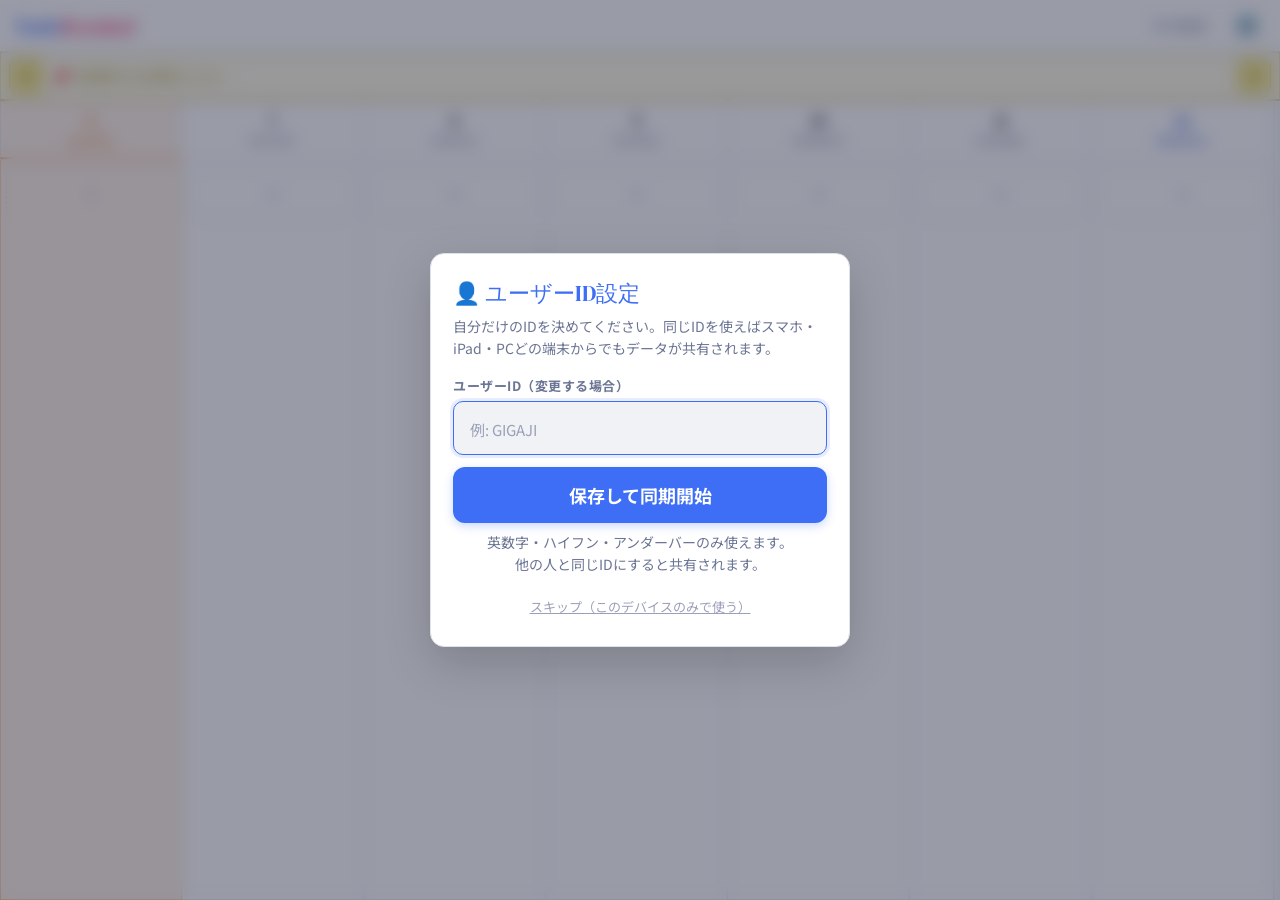
==== index.html @ 76cf4430 "Update form group to hide reminder section Hide the reminder section in the form by default." ====
<!DOCTYPE html>
<html lang="ja">
<head>
  <meta charset="UTF-8">
  <meta name="viewport" content="width=device-width, initial-scale=1.0, viewport-fit=cover">
  <meta name="apple-mobile-web-app-capable" content="yes">
  <meta name="apple-mobile-web-app-status-bar-style" content="default">
  <meta name="apple-mobile-web-app-title" content="TodoRemind">
  <meta name="theme-color" content="#ffffff">
  <title>TodoRemind</title>
  <link rel="icon" href="favicon.ico">
  <link rel="apple-touch-icon" href="apple-touch-icon.png">
  <link rel="manifest" href="manifest.json">
  <link rel="preconnect" href="https://fonts.googleapis.com">
  <link rel="preconnect" href="https://fonts.gstatic.com" crossorigin>
  <link href="https://fonts.googleapis.com/css2?family=DM+Serif+Display&family=Noto+Sans+JP:wght@400;500;700;900&display=swap" rel="stylesheet">
  <link rel="stylesheet" href="style.css">
</head>
<body>

<div id="app">

  <!-- ── HEADER ── -->
  <header>
    <div class="logo" id="logo-btn">Todo<span>Remind</span></div>
    <div id="sync-status" title="タップして設定">
      <div id="sync-dot"></div>
      <span id="sync-label">未設定</span>
    </div>
    <div id="settings-wrap">
      <button id="settings-btn" title="設定">⚙️</button>
      <div id="settings-menu">
        <button class="settings-item" id="settings-notif">🔔 通知設定</button>
        <hr class="settings-divider">
        <button class="settings-item" id="settings-fav">⭐ お気に入り設定</button>
        <hr class="settings-divider">
        <button class="settings-item" id="settings-cache">🔄 キャッシュをクリアして再読み込み</button>
      </div>
    </div>
  </header>

  <!-- ── MAIN TABLE ── -->
  <div id="table-outer">
    <!-- 長期目標行（スクロール外・固定） -->
    <div id="goal-row-wrap"></div>
    <!-- スクロール可能エリア（日付ヘッダー＋タスク列） -->
    <div id="scroll-wrap">
      <div id="scroll-inner">
        <div id="date-row-wrap"></div>
        <div id="columns-wrap"></div>
      </div>
    </div>
  </div>

  <!-- ── OVERDUE SECTION ── -->
  <div id="overdue-section" class="hidden">
    <div id="overdue-header">
      <span id="overdue-title">⚠️ 未達成の過去タスク</span>
      <button id="overdue-toggle">▼ 閉じる</button>
    </div>
    <div id="overdue-list"></div>
  </div>

</div><!-- /#app -->


<!-- ── TASK MODAL ── -->
<div class="modal-overlay" id="modal-overlay">
  <div class="modal">
    <div class="modal-title">
      <span id="modal-title-text">新規作成</span>
      <button class="modal-close" id="modal-close">✕</button>
    </div>

    <div class="form-group">
      <label class="form-label">タイトル</label>
      <div class="title-fav-row">
        <input class="form-input" id="f-title" type="text" placeholder="例: 数学の宿題提出">
        <select class="form-select fav-select" id="f-fav-apply" title="お気に入りから入力">
          <option value="">⭐ お気に入り</option>
        </select>
      </div>
    </div>

    <div class="form-group">
      <label class="event-checkbox-label">
        <input type="checkbox" id="f-is-event">
        <span>予定にする（チェックボックスなし）</span>
      </label>
    </div>

    <div class="form-group" id="f-date-group" style="display:none;">
      <label class="form-label">日付（期限）</label>
      <input class="form-input" id="f-date" type="date">
    </div>

    <div class="form-group" style="display:none;">
      <label class="form-label">リマインド</label>
      <select class="form-select" id="f-remind">
        <option value="0">なし</option>
        <option value="today">当日</option>
        <option value="1">1日前</option>
        <option value="2" selected>2日前</option>
        <option value="3">3日前</option>
        <option value="5">5日前</option>
        <option value="7">7日前</option>
        <option value="10">10日前</option>
        <option value="14">2週間前</option>
        <option value="30">30日前</option>
      </select>
    </div>

    <div class="form-group" id="f-notif-time-group"></div>

    <div class="form-group">
      <label class="form-label">教科</label>
      <select class="form-select" id="f-subject" onchange="handleSubjectChange(this.value)">
        <option value="なし" selected>なし</option>
        <option value="国語">国語</option>
        <option value="数学">数学</option>
        <option value="英語">英語</option>
        <option value="化学">化学</option>
        <option value="物理">物理</option>
        <option value="生物">生物</option>
        <option value="地理">地理</option>
        <option value="日本史">日本史</option>
        <option value="世界史">世界史</option>
        <option value="情報">情報</option>
        <option value="カスタム">カスタム（自由入力）</option>
      </select>
    </div>

    <div class="form-group" id="custom-subject-group" style="display:none;">
      <label class="form-label">カスタム教科名</label>
      <input class="form-input" id="f-custom-subject" type="text" placeholder="例: 物理、体育、音楽…">
    </div>

    <!-- 書式 -->
    <div class="form-group">
      <label class="form-label">書式</label>
      <div class="format-section">
        <div class="format-row">
          <button type="button" class="fmt-btn" id="fmt-bold"
                  onclick="toggleFmt('bold')" title="太字">
            <strong>B</strong>
          </button>
          <button type="button" class="fmt-btn" id="fmt-underline"
                  onclick="toggleFmt('underline')" title="下線">
            <span style="text-decoration:underline;">U</span>
          </button>
          <button type="button" class="fmt-btn" id="fmt-double-underline"
                  onclick="toggleFmt('double-underline')" title="二重下線">
            <span style="text-decoration:underline double;">U</span>
          </button>
        </div>
        <div class="format-label-small">文字色</div>
        <div class="color-picker-row" id="color-fg-row"></div>
        <div class="color-custom-row">
          <label class="format-label-small" for="color-fg-custom">カスタム文字色</label>
          <input type="color" id="color-fg-custom" class="color-custom-input" value="#1a1e2e">
        </div>
        <div class="format-label-small">背景色</div>
        <div class="color-picker-row" id="color-bg-row"></div>
        <div class="color-custom-row">
          <label class="format-label-small" for="color-bg-custom">カスタム背景色</label>
          <input type="color" id="color-bg-custom" class="color-custom-input" value="#ffffff">
        </div>
      </div>
    </div>

    <div class="form-group">
      <label class="form-label">プレビュー</label>
      <div id="format-preview" class="format-preview">テキスト</div>
    </div>

    <div class="modal-actions" id="modal-actions"></div>
  </div>
</div>


<!-- ── SETUP MODAL ── -->
<div id="setup-overlay">
  <div id="setup-box">
    <h2>👤 ユーザーID設定</h2>
    <p>自分だけのIDを決めてください。同じIDを使えばスマホ・iPad・PCどの端末からでもデータが共有されます。</p>

    <div id="setup-current-user-wrap">
      <span class="label">ログイン中：</span>
      <span id="setup-current-uid"></span>
    </div>

    <div class="setup-field">
      <label>ユーザーID（変更する場合）</label>
      <input type="text" id="setup-uid" placeholder="例: GIGAJI"
        autocomplete="off" autocapitalize="off" spellcheck="false" tabindex="1">
    </div>

    <button id="setup-save" tabindex="2">保存して同期開始</button>
    <p id="setup-hint">英数字・ハイフン・アンダーバーのみ使えます。<br>他の人と同じIDにすると共有されます。</p>

    <button id="setup-logout" tabindex="3">ログアウト（このデバイスのデータを削除）</button>
    <button id="setup-skip" tabindex="4">スキップ（このデバイスのみで使う）</button>
  </div>
</div>


<!-- ── 通知モーダル ── -->
<div id="notif-overlay">
  <div id="notif-box">
    <div class="notif-modal-title">
      <span>🔔 通知設定</span>
      <button id="notif-close-btn" class="modal-close">✕</button>
    </div>

    <!-- この端末の通知状態 -->
    <div class="notif-status-card" id="notif-status-card">
      <div class="notif-status-info">
        <div class="notif-status-label">この端末の通知</div>
        <div class="notif-status-text" id="notif-status-text">確認中…</div>
      </div>
      <button class="btn-notif" id="notif-toggle-btn" onclick="handleNotifBtn()">確認中</button>
    </div>

    <!-- デバッグメッセージ -->
    <div id="notif-debug-msg"></div>

    <!-- テスト通知 -->
    <div class="notif-section-divider"></div>
    <button class="btn-test-notif" id="notif-test-btn" onclick="sendTestNotif()">
      📨 テスト通知を送る
    </button>
    <div class="notif-test-hint">すべての登録端末に送信されます</div>
  </div>
</div>


<!-- ── お気に入りモーダル ── -->
<div class="modal-overlay" id="fav-modal-overlay">
  <div class="modal">
    <div class="modal-title">
      <span id="fav-modal-title-text">⭐ お気に入り設定</span>
      <button class="modal-close" id="fav-modal-close">✕</button>
    </div>

    <!-- 登録済みリスト -->
    <div id="fav-list-section">
      <div id="fav-list"></div>
      <button class="btn-primary" id="fav-new-btn" style="margin-top:10px;">＋ 新しいお気に入りを追加</button>
    </div>

    <!-- 編集フォーム -->
    <div id="fav-edit-section" style="display:none;">
      <div class="form-group">
        <label class="form-label">タイトル</label>
        <input class="form-input" id="fav-f-title" type="text" placeholder="例: 数学の宿題">
      </div>
      <div class="form-group" style="display:none;">
        <label class="form-label">リマインド</label>
        <select class="form-select" id="fav-f-remind">
          <option value="0">なし</option>
          <option value="today">当日</option>
          <option value="1">1日前</option>
          <option value="2" selected>2日前</option>
          <option value="3">3日前</option>
          <option value="5">5日前</option>
          <option value="7">7日前</option>
          <option value="10">10日前</option>
          <option value="14">2週間前</option>
          <option value="30">30日前</option>
        </select>
      </div>
      <div class="form-group">
        <label class="event-checkbox-label">
          <input type="checkbox" id="fav-f-is-event">
          <span>予定にする（チェックボックスなし）</span>
        </label>
      </div>

      <div class="form-group" id="fav-f-notif-time-group"></div>
      <div class="form-group">
        <label class="form-label">教科</label>
        <select class="form-select" id="fav-f-subject" onchange="handleFavSubjectChange(this.value)">
          <option value="なし" selected>なし</option>
          <option value="国語">国語</option>
          <option value="数学">数学</option>
          <option value="英語">英語</option>
          <option value="化学">化学</option>
          <option value="物理">物理</option>
          <option value="生物">生物</option>
          <option value="地理">地理</option>
          <option value="日本史">日本史</option>
          <option value="世界史">世界史</option>
          <option value="情報">情報</option>
          <option value="カスタム">カスタム（自由入力）</option>
        </select>
      </div>
      <div class="form-group" id="fav-custom-subject-group" style="display:none;">
        <label class="form-label">カスタム教科名</label>
        <input class="form-input" id="fav-f-custom-subject" type="text" placeholder="例: 体育、音楽…">
      </div>
      <div class="form-group">
        <label class="form-label">書式</label>
        <div class="format-section">
          <div class="format-row">
            <button type="button" class="fmt-btn" id="fav-fmt-bold" onclick="toggleFavFmt('bold')" title="太字"><strong>B</strong></button>
            <button type="button" class="fmt-btn" id="fav-fmt-underline" onclick="toggleFavFmt('underline')" title="下線"><span style="text-decoration:underline;">U</span></button>
            <button type="button" class="fmt-btn" id="fav-fmt-double-underline" onclick="toggleFavFmt('double-underline')" title="二重下線"><span style="text-decoration:underline double;">U</span></button>
          </div>
          <div class="format-label-small">文字色</div>
          <div class="color-picker-row" id="fav-color-fg-row"></div>
          <div class="color-custom-row">
            <label class="format-label-small" for="fav-color-fg-custom">カスタム文字色</label>
            <input type="color" id="fav-color-fg-custom" class="color-custom-input" value="#1a1e2e">
          </div>
          <div class="format-label-small">背景色</div>
          <div class="color-picker-row" id="fav-color-bg-row"></div>
          <div class="color-custom-row">
            <label class="format-label-small" for="fav-color-bg-custom">カスタム背景色</label>
            <input type="color" id="fav-color-bg-custom" class="color-custom-input" value="#ffffff">
          </div>
        </div>
      </div>
      <div class="form-group">
        <label class="form-label">プレビュー</label>
        <div id="fav-format-preview" class="format-preview">テキスト</div>
      </div>
      <div class="modal-actions" id="fav-modal-actions"></div>
    </div>
  </div>
</div>

<!-- ── TOAST ── -->
<div id="toast"></div>

<script src="script.js"></script>
</body>
</html>
---- style.css ----
/* ── VARIABLES ── */
:root {
  --bg:           #f4f5f7;
  --surface:      #ffffff;
  --surface2:     #f0f2f5;
  --border:       #dde1ea;
  --border2:      #c8cdd8;
  --accent:       #3d6ef5;
  --accent-dark:  #2a55d4;
  --accent-light: #e8eeff;
  --accent2:      #f0487e;
  --text:         #1a1e2e;
  --text2:        #6b7594;
  --text3:        #9aa0b8;
  --today-bg:     #fff3e8;
  --today-border: #f0a060;
  --done-bg:      #f0faf3;
  --done-border:  #c8e6cc;
  --done-text:    #5a9e6a;
  --modal-bg:     rgba(30, 35, 60, 0.45);
  --radius:       14px;
  --shadow-sm:    0 2px 8px rgba(0,0,0,0.08);
  --shadow:       0 8px 32px rgba(0,0,0,0.14);
  --shadow-lg:    0 16px 48px rgba(0,0,0,0.18);
}

/* ── RESET ── */
*, *::before, *::after { box-sizing: border-box; margin: 0; padding: 0; }

html, body {
  background: var(--bg); color: var(--text);
  font-family: 'Noto Sans JP', sans-serif;
  height: 100dvh; overflow: hidden; -webkit-text-size-adjust: 100%;
}
body {
  padding-top: env(safe-area-inset-top); padding-right: env(safe-area-inset-right);
  padding-bottom: env(safe-area-inset-bottom); padding-left: env(safe-area-inset-left);
}

/* ── APP SHELL ── */
#app { display: flex; flex-direction: column; height: 100dvh; overflow: hidden; }

/* ── HEADER ── */
header {
  background: var(--surface); border-bottom: 1.5px solid var(--border);
  padding: 10px 14px; display: flex; align-items: center; gap: 10px;
  flex-shrink: 0; z-index: 20; box-shadow: var(--shadow-sm);
}
.logo {
  font-family: 'DM Serif Display', serif; font-size: 22px; color: var(--accent);
  letter-spacing: -0.5px; cursor: pointer; flex: 1; line-height: 1;
}
.logo span { color: var(--accent2); }

#sync-status {
  font-size: 13px; color: var(--text2); white-space: nowrap;
  display: flex; align-items: center; gap: 5px; flex-shrink: 0;
  cursor: pointer; padding: 6px 9px; border-radius: 9px; transition: background 0.15s;
}
#sync-status:hover { background: var(--surface2); }
#sync-dot {
  width: 9px; height: 9px; border-radius: 50%;
  background: var(--text3); transition: background 0.3s; flex-shrink: 0;
}
#sync-dot.ok      { background: #3db86a; }
#sync-dot.err     { background: var(--accent2); }
#sync-dot.syncing { background: var(--accent); animation: pulse 0.8s infinite; }
@keyframes pulse { 0%,100%{opacity:1} 50%{opacity:0.3} }

/* 🔔ボタン */

/* ── TABLE OUTER ── */
#table-outer {
  flex: 1; display: flex; flex-direction: column; overflow: hidden; min-height: 0;
}

/* ── GOAL ROW（スクロール外・全幅固定） ── */
#goal-row-wrap {
  flex-shrink: 0;
  background: #fffbe8; border: 1px solid #e8dfa0;
  border-bottom: 2px solid #d4c060; padding: 6px 8px;
}
.goal-nav { display: flex; align-items: center; gap: 6px; }
.goal-nav-btn {
  background: #f5e88a; border: 1px solid #c8b830; border-radius: 7px; color: #7a6600;
  font-size: 18px; width: 34px; height: 34px; cursor: pointer;
  display: flex; align-items: center; justify-content: center;
  flex-shrink: 0; transition: background 0.15s; font-weight: 700; line-height: 1;
}
.goal-nav-btn:hover  { background: #e8d660; }
.goal-nav-btn:active { background: #c8b830; }
#goal-input {
  flex: 1; background: transparent; border: none; outline: none;
  font-size: 16px; font-family: 'Noto Sans JP', sans-serif;
  color: var(--text); padding: 4px 2px; min-width: 0;
}
#goal-input::placeholder { color: #b8a840; }

/* ── スクロールエリア ── */
#scroll-wrap {
  flex: 1;
  overflow-x: auto;
  overflow-y: hidden;
  -webkit-overflow-scrolling: touch;
  min-height: 0;
  scrollbar-width: none;
  touch-action: pan-x pan-y;
}
#scroll-wrap::-webkit-scrollbar { display: none; }

#scroll-inner {
  display: flex; flex-direction: column;
  height: 100%;
  min-height: 0;
  /* 幅はJSで動的に設定 */
}

/* date-row-wrapがscroll-innerの幅に合わせて伸びる */
#date-row-wrap {
  display: flex; flex-shrink: 0;
  background: var(--surface);
  border-bottom: 1px solid var(--border);
}
.date-col-header {
  flex: 0 0 var(--col-w);
  border: 1px solid var(--border);
  border-left: none; border-bottom: none;
  padding: 8px 4px 7px; text-align: center;
  font-size: 13px; font-family: 'DM Serif Display', serif;
  font-weight: 400; color: var(--text2); white-space: nowrap;
  background: var(--surface);
}
.date-col-header:first-child { border-left: 1px solid var(--border); }
.date-col-header .day-num {
  font-size: 18px; display: block; color: var(--text); line-height: 1.2;
}
.date-col-header.today-col { color: #e07020; border-bottom: 2.5px solid #f0a060; background: #fff3e8; }
.date-col-header.today-col .day-num { color: #e07020; }
.date-col-header.sun-col  { color: #cc2222; }
.date-col-header.sun-col  .day-num { color: #cc2222; }
.date-col-header.sat-col  { color: #1a44cc; }
.date-col-header.sat-col  .day-num { color: #1a44cc; }
.date-col-header.hol-col  { color: #cc2222; }
.date-col-header.hol-col  .day-num { color: #cc2222; }

/* ── COLUMNS WRAP ── */
#columns-wrap {
  display: flex; flex: 1; min-height: 0;
}
.col-body {
  flex: 0 0 var(--col-w);
  overflow-y: auto; overflow-x: hidden;
  border-right: 1px solid var(--border); border-bottom: 1px solid var(--border);
  padding: 6px 5px 8px; background: var(--surface);
  -webkit-overflow-scrolling: touch;
}
.col-body:first-child { border-left: 1px solid var(--border); }
.col-body.today-col   { background: var(--today-bg); border-color: #f0c090; }

/* ── TASK ITEM ── */
.task-item {
  display: block; margin-bottom: 6px;
  padding: 7px 6px; border-radius: 10px;
  background: var(--surface2); border: 1px solid var(--border);
  cursor: pointer; transition: opacity 0.15s, box-shadow 0.15s;
  animation: slideIn 0.18s ease; min-width: 0;
}
/* フロート（チェックボックス）を包むためのクリアフィックス */
.task-item::after {
  content: ''; display: table; clear: both;
}
@keyframes slideIn { from{opacity:0;transform:translateY(-5px)} to{opacity:1;transform:translateY(0)} }
.task-item:hover  { box-shadow: var(--shadow-sm); }
.task-item:active { opacity: 0.8; }
.task-item.done   { opacity: 0.55; }

.task-cb {
  float: left; margin-right: 6px; margin-top: 1px;
  width: 22px; height: 22px; border-radius: 6px;
  border: 2px solid var(--border2); background: rgba(255,255,255,0.7);
  display: flex; align-items: center; justify-content: center;
  transition: background 0.15s, border-color 0.15s; cursor: pointer; flex-shrink: 0;
}
.task-item.done .task-cb { background: #3db86a; border-color: #3db86a; }
.task-cb::after {
  content: ''; width: 5px; height: 9px;
  border-right: 2.5px solid #fff; border-bottom: 2.5px solid #fff;
  transform: rotate(45deg) translate(-1px,-1px); opacity: 0; transition: opacity 0.15s;
}
.task-item.done .task-cb::after { opacity: 1; }

/* タスクラベル：タイトル横並び、サブ情報を下に */
.task-label {
  display: block; color: var(--text);
}
.task-title-line {
  font-size: 13px; font-weight: 600; line-height: 1.4;
  word-break: break-all; overflow-wrap: anywhere;
  white-space: normal;
}
.task-item.done .task-title-line { text-decoration: line-through; color: var(--text2); }
.task-sub-line {
  display: flex; align-items: center; gap: 5px; flex-wrap: wrap; margin-top: 2px;
}
.subject-tag {
  font-size: 10px; border-radius: 4px; padding: 1px 5px; font-weight: 700;
  display: inline-block; line-height: 1.4;
}
.remind-info {
  font-size: 10px; color: var(--text2); display: flex; align-items: center; gap: 2px;
}

/* ── NEW BUTTON ── */
.new-btn {
  width: 100%; background: transparent; border: 1.5px dashed var(--border2);
  border-radius: 10px; color: var(--text3); font-size: 22px; padding: 9px 0;
  cursor: pointer; display: flex; align-items: center; justify-content: center;
  transition: border-color 0.15s, color 0.15s, background 0.15s; margin-top: 3px;
}
.new-btn:hover, .new-btn:active {
  border-color: var(--accent); color: var(--accent); background: var(--accent-light);
}

/* ── OVERDUE SECTION ── */
#overdue-section {
  flex-shrink: 0; background: #fff8f0; border-top: 2px solid #f0b060;
  max-height: 180px; display: flex; flex-direction: column;
  transition: max-height 0.3s ease; overflow: hidden;
}
#overdue-section.collapsed { max-height: 42px; }
#overdue-section.hidden    { display: none; }
#overdue-header {
  display: flex; align-items: center; justify-content: space-between;
  padding: 8px 14px; flex-shrink: 0; cursor: pointer;
}
#overdue-title  { font-size: 14px; font-weight: 700; color: #c06010; }
#overdue-toggle {
  background: none; border: none; font-size: 13px; color: #c06010;
  cursor: pointer; padding: 4px 8px; border-radius: 6px; transition: background 0.15s;
}
#overdue-toggle:hover { background: #ffe8cc; }
#overdue-list {
  overflow-x: auto; overflow-y: hidden; padding: 0 8px 10px;
  display: flex; gap: 8px; flex-wrap: nowrap; -webkit-overflow-scrolling: touch;
}
#overdue-list .task-item { flex-shrink: 0; min-width: 120px; max-width: 180px; animation: none; }
.overdue-date-label { font-size: 10px; color: #c06010; font-weight: 700; margin-bottom: 2px; }

/* ── TASK MODAL ── */
.modal-overlay {
  display: none; position: fixed; inset: 0; z-index: 100;
  background: var(--modal-bg); align-items: flex-end; justify-content: center;
  backdrop-filter: blur(6px); -webkit-backdrop-filter: blur(6px);
}
.modal-overlay.open { display: flex; animation: fadeIn 0.18s ease; }
@keyframes fadeIn { from{opacity:0} to{opacity:1} }
.modal {
  background: var(--surface); border-radius: var(--radius) var(--radius) 0 0;
  border: 1.5px solid var(--border); border-bottom: none;
  width: 100%; max-width: 640px;
  padding: 22px 22px calc(22px + env(safe-area-inset-bottom));
  box-shadow: var(--shadow-lg); animation: slideUp 0.22s cubic-bezier(.22,1,.36,1);
  max-height: 93dvh; overflow-y: auto;
}
@keyframes slideUp { from{transform:translateY(60px);opacity:0} to{transform:translateY(0);opacity:1} }
.modal-title {
  font-family: 'DM Serif Display', serif; font-size: 22px; margin-bottom: 20px; color: var(--accent);
  display: flex; align-items: center; justify-content: space-between;
}
.modal-close {
  background: var(--surface2); border: 1.5px solid var(--border); border-radius: 8px;
  color: var(--text2); font-size: 20px; cursor: pointer; width: 40px; height: 40px;
  display: flex; align-items: center; justify-content: center;
  transition: background 0.15s, color 0.15s;
}
.modal-close:hover { background: var(--border); color: var(--text); }

.form-group { margin-bottom: 18px; }
.form-label { display: block; font-size: 13px; font-weight: 700; color: var(--text2); margin-bottom: 7px; letter-spacing: 0.04em; }
.form-input, .form-select {
  width: 100%; background: var(--surface2); border: 1.5px solid var(--border);
  border-radius: 10px; color: var(--text); font-size: 18px;
  font-family: 'Noto Sans JP', sans-serif; padding: 13px 16px; outline: none;
  transition: border-color 0.2s, box-shadow 0.2s; -webkit-appearance: none; appearance: none;
}
.form-input:focus, .form-select:focus { border-color: var(--accent); box-shadow: 0 0 0 3px rgba(61,110,245,0.12); }
.form-select {
  background-image: url("data:image/svg+xml,%3Csvg xmlns='http://www.w3.org/2000/svg' width='13' height='9' viewBox='0 0 13 9'%3E%3Cpath fill='%236b7594' d='M6.5 9L0 0h13z'/%3E%3C/svg%3E");
  background-repeat: no-repeat; background-position: right 16px center; padding-right: 42px;
}

.time-select-row {
  display: flex; align-items: center; gap: 8px;
}
.time-select-h { flex: 1; }
.time-select-m { flex: 1; }
.time-select-sep {
  font-size: 22px; font-weight: 700; color: var(--text2); flex-shrink: 0;
}

/* FORMAT UI */
.format-section {
  background: var(--surface2); border: 1.5px solid var(--border);
  border-radius: 10px; padding: 12px 14px; display: flex; flex-direction: column; gap: 10px;
}
.format-row { display: flex; gap: 8px; flex-wrap: wrap; }
.fmt-btn {
  min-width: 48px; height: 44px; padding: 0 14px;
  background: var(--surface); border: 1.5px solid var(--border);
  border-radius: 8px; font-size: 18px; cursor: pointer;
  display: flex; align-items: center; justify-content: center;
  transition: background 0.15s, border-color 0.15s, box-shadow 0.15s; flex-shrink: 0;
}
.fmt-btn:hover { border-color: var(--accent); background: var(--accent-light); }
.fmt-btn.active { background: var(--accent); border-color: var(--accent-dark); color: #fff; box-shadow: 0 2px 8px rgba(61,110,245,0.3); }
.fmt-btn.active strong, .fmt-btn.active span { color: #fff !important; }
.format-label-small { font-size: 12px; font-weight: 700; color: var(--text2); letter-spacing: 0.04em; }
.color-picker-row { display: flex; gap: 8px; flex-wrap: wrap; }
.color-chip {
  width: 36px; height: 36px; border-radius: 8px; border: 2.5px solid transparent;
  cursor: pointer; transition: border-color 0.15s, transform 0.1s, box-shadow 0.15s;
  flex-shrink: 0; position: relative;
}
.color-chip:hover { transform: scale(1.12); }
.color-chip.selected { border-color: var(--accent); box-shadow: 0 0 0 3px rgba(61,110,245,0.25); }
.color-chip.none-chip { background: #fff; border: 2.5px solid var(--border2) !important; }
.color-chip.none-chip::after {
  content: '×'; position: absolute; inset: 0; display: flex; align-items: center; justify-content: center;
  font-size: 18px; font-weight: 700; color: var(--text3);
}
.color-chip.none-chip.selected::after { color: var(--accent); }
.format-preview {
  min-height: 44px; background: var(--surface2); border: 1.5px solid var(--border);
  border-radius: 10px; padding: 10px 14px; font-size: 16px; word-break: break-all;
}

/* MODAL ACTIONS */
.modal-actions { display: flex; gap: 10px; margin-top: 22px; flex-wrap: wrap; }
.btn-primary {
  flex: 1; min-width: 120px; background: var(--accent); color: #fff; border: none;
  border-radius: 12px; font-size: 18px; font-weight: 700;
  font-family: 'Noto Sans JP', sans-serif; padding: 15px; cursor: pointer;
  transition: background 0.15s, transform 0.1s; box-shadow: 0 3px 10px rgba(61,110,245,0.28);
}
.btn-primary:hover  { background: var(--accent-dark); }
.btn-primary:active { transform: scale(0.97); }
.btn-danger {
  background: #fff0f3; color: var(--accent2); border: 1.5px solid #ffc8d6;
  border-radius: 12px; font-size: 18px; font-weight: 700;
  font-family: 'Noto Sans JP', sans-serif; padding: 15px 22px; cursor: pointer; transition: background 0.15s;
}
.btn-danger:hover  { background: #ffe0e8; }
.btn-danger:active { background: #ffc8d6; }
.btn-secondary {
  background: var(--surface2); color: var(--text2); border: 1.5px solid var(--border);
  border-radius: 12px; font-size: 18px; font-weight: 700;
  font-family: 'Noto Sans JP', sans-serif; padding: 15px 22px; cursor: pointer; transition: background 0.15s;
}
.btn-secondary:hover  { background: var(--border); }
.btn-secondary:active { background: var(--border2); }

/* ── SETUP MODAL ── */
#setup-overlay {
  display: none; position: fixed; inset: 0; z-index: 200;
  background: var(--modal-bg); align-items: center; justify-content: center;
  backdrop-filter: blur(8px); -webkit-backdrop-filter: blur(8px); padding: 20px;
}
#setup-overlay.open { display: flex; animation: fadeIn 0.2s ease; }
#setup-box {
  background: var(--surface); border: 1.5px solid var(--border); border-radius: var(--radius);
  padding: 24px 22px; width: 100%; max-width: 420px;
  box-shadow: var(--shadow-lg); animation: scaleIn 0.2s cubic-bezier(.22,1,.36,1);
  max-height: min(560px, 85dvh); overflow-y: auto;
}
@keyframes scaleIn { from{transform:scale(0.94);opacity:0} to{transform:scale(1);opacity:1} }
#setup-box h2 { font-family: 'DM Serif Display', serif; color: var(--accent); font-size: 22px; font-weight: 400; margin-bottom: 6px; }
#setup-box > p { color: var(--text2); font-size: 14px; line-height: 1.6; margin-bottom: 16px; }
#setup-current-user-wrap {
  display: none; align-items: center; gap: 10px;
  background: var(--accent-light); border: 1.5px solid #b8caff;
  border-radius: 10px; padding: 10px 14px; margin-bottom: 18px;
}
#setup-current-user-wrap .label { font-size: 13px; font-weight: 700; color: var(--accent); white-space: nowrap; }
#setup-current-uid { font-size: 16px; font-weight: 700; color: var(--text); font-family: 'DM Serif Display', serif; word-break: break-all; flex: 1; }
.setup-field { margin-bottom: 12px; }
.setup-field label { display: block; font-size: 13px; font-weight: 700; color: var(--text2); margin-bottom: 6px; letter-spacing: 0.04em; }
.setup-field input {
  width: 100%; background: var(--surface2); border: 1.5px solid var(--border);
  border-radius: 10px; color: var(--text); font-size: 18px;
  font-family: 'Noto Sans JP', sans-serif; padding: 13px 16px; outline: none;
  transition: border-color 0.2s, box-shadow 0.2s;
}
.setup-field input:focus { border-color: var(--accent); box-shadow: 0 0 0 3px rgba(61,110,245,0.12); }
.setup-field input::placeholder { color: var(--text3); font-size: 15px; }
#setup-save {
  width: 100%; background: var(--accent); color: #fff; border: none;
  border-radius: 12px; font-size: 18px; font-weight: 700;
  font-family: 'Noto Sans JP', sans-serif; padding: 15px; cursor: pointer;
  transition: background 0.15s; box-shadow: 0 3px 10px rgba(61,110,245,0.28);
}
#setup-save:hover { background: var(--accent-dark); }
#setup-hint { font-size: 12px; color: var(--text3); margin-top: 8px; text-align: center; line-height: 1.5; }
#setup-logout {
  display: none; width: 100%; background: #fff0f3; color: var(--accent2);
  border: 1.5px solid #ffc8d6; border-radius: 12px; font-size: 15px; font-weight: 700;
  font-family: 'Noto Sans JP', sans-serif; padding: 11px; cursor: pointer;
  margin-top: 10px; transition: background 0.15s;
}
#setup-logout:hover { background: #ffe0e8; }
#setup-skip {
  background: none; border: none; color: var(--text3); font-size: 13px;
  width: 100%; margin-top: 6px; cursor: pointer; text-decoration: underline;
  padding: 6px; font-family: 'Noto Sans JP', sans-serif;
}
#setup-skip:hover { color: var(--text2); }

/* ── 通知モーダル ── */
#notif-overlay {
  display: none; position: fixed; inset: 0; z-index: 200;
  background: var(--modal-bg); align-items: center; justify-content: center;
  backdrop-filter: blur(8px); -webkit-backdrop-filter: blur(8px); padding: 20px;
}
#notif-overlay.open { display: flex; animation: fadeIn 0.2s ease; }
#notif-box {
  background: var(--surface); border: 1.5px solid var(--border); border-radius: var(--radius);
  padding: 28px 24px; width: 100%; max-width: 420px;
  box-shadow: var(--shadow-lg); animation: scaleIn 0.2s cubic-bezier(.22,1,.36,1);
  max-height: 90dvh; overflow-y: auto;
}
.notif-modal-title {
  font-family: 'DM Serif Display', serif; font-size: 22px; color: var(--accent);
  display: flex; align-items: center; justify-content: space-between; margin-bottom: 20px;
}

/* この端末の通知状態カード */
.notif-status-card {
  background: var(--surface2); border: 1.5px solid var(--border); border-radius: 12px;
  padding: 14px 16px; display: flex; align-items: center; justify-content: space-between; gap: 12px;
}
.notif-status-label { font-size: 13px; font-weight: 700; color: var(--text2); margin-bottom: 4px; }
.notif-status-text  { font-size: 14px; color: var(--text); }

/* 通知ボタン */
.btn-notif {
  background: #fff8e0; color: #997700; border: 1.5px solid #e8c840;
  border-radius: 10px; font-size: 15px; font-weight: 700;
  font-family: 'Noto Sans JP', sans-serif; padding: 10px 16px;
  cursor: pointer; white-space: nowrap; transition: background 0.15s; flex-shrink: 0;
}
.btn-notif:hover  { background: #f0e060; }
.btn-notif.on  { background: #eafff0; color: #1a8840; border-color: #88cc88; }
.btn-notif.off { background: #fff0f3; color: var(--accent2); border-color: #ffc8d6; }
.btn-notif.disabled { background: var(--surface2); color: var(--text3); border-color: var(--border); cursor: default; }

/* デバッグ */
#notif-debug-msg {
  display: none; margin-top: 12px; background: #fff0f0; border: 1px solid #ffaaaa;
  border-radius: 8px; padding: 10px 12px; font-size: 12px; color: #cc2222;
  white-space: pre-wrap; word-break: break-all; font-family: monospace;
}

/* セクション区切り */
.notif-section-divider {
  border: none; border-top: 1px solid var(--border); margin: 18px 0;
}

/* テスト通知ボタン */
.btn-test-notif {
  width: 100%; background: var(--accent-light); color: var(--accent);
  border: 1.5px solid #b8caff; border-radius: 12px;
  font-size: 16px; font-weight: 700; font-family: 'Noto Sans JP', sans-serif;
  padding: 14px; cursor: pointer; transition: background 0.15s;
}
.btn-test-notif:hover  { background: #d8e4ff; }
.btn-test-notif:active { background: #c0d0ff; }
.btn-test-notif:disabled, .btn-test-notif.disabled {
  background: var(--surface2); color: var(--text3);
  border-color: var(--border); cursor: not-allowed; opacity: 0.6;
}
.notif-test-hint { font-size: 12px; color: var(--text3); text-align: center; margin-top: 8px; }

/* 登録済み端末一覧 */
.notif-devices-title { font-size: 13px; font-weight: 700; color: var(--text2); margin-bottom: 10px; letter-spacing: 0.04em; }
.device-item {
  display: flex; align-items: center; justify-content: space-between;
  gap: 10px; padding: 10px 12px; border-radius: 10px;
  background: var(--surface2); border: 1px solid var(--border); margin-bottom: 8px;
}
.device-info { flex: 1; min-width: 0; }
.device-name { font-size: 14px; color: var(--text); font-weight: 500; }
.device-name.current { color: var(--accent); font-weight: 700; }
.device-endpoint { font-size: 11px; color: var(--text3); overflow: hidden; text-overflow: ellipsis; white-space: nowrap; }
.btn-device-delete {
  background: #fff0f3; color: var(--accent2); border: 1px solid #ffc8d6;
  border-radius: 8px; font-size: 13px; font-weight: 700;
  font-family: 'Noto Sans JP', sans-serif; padding: 6px 12px; cursor: pointer;
  white-space: nowrap; flex-shrink: 0; transition: background 0.15s;
}
.btn-device-delete:hover  { background: #ffe0e8; }
.btn-device-delete.current { background: var(--surface2); color: var(--text2); border-color: var(--border); }

/* カスタムカラー入力 */
.color-custom-row {
  display: flex; align-items: center; gap: 8px;
}
.color-custom-input {
  width: 44px; height: 36px; border-radius: 8px;
  border: 2px solid var(--border2); cursor: pointer;
  padding: 2px; background: var(--surface);
  -webkit-appearance: none; appearance: none;
}
.color-custom-input::-webkit-color-swatch-wrapper { padding: 0; }
.color-custom-input::-webkit-color-swatch { border-radius: 5px; border: none; }

/* ── ⚙️ 設定メニュー ── */
#settings-wrap {
  position: relative; flex-shrink: 0;
}
#settings-btn {
  background: none; border: none; font-size: 22px; cursor: pointer;
  padding: 4px 6px; border-radius: 8px; transition: background 0.15s;
  flex-shrink: 0; line-height: 1;
}
#settings-btn:hover { background: var(--surface2); }
#settings-menu {
  display: none; position: absolute; top: calc(100% + 8px); right: 0;
  background: var(--surface); border: 1.5px solid var(--border);
  border-radius: var(--radius); box-shadow: var(--shadow);
  min-width: 230px; z-index: 150; overflow: hidden;
}
#settings-menu.open {
  display: block; animation: fadeIn 0.15s ease;
}
.settings-item {
  display: block; width: 100%; background: none; border: none;
  padding: 14px 18px; text-align: left;
  font-size: 14px; font-weight: 500; font-family: 'Noto Sans JP', sans-serif;
  color: var(--text); cursor: pointer; transition: background 0.12s; line-height: 1.4;
}
.settings-item:hover { background: var(--surface2); }
.settings-divider {
  border: none; border-top: 1px solid var(--border); margin: 0;
}

/* ── 予定にするトグル ── */
.event-toggle-label {
  display: flex; align-items: center; gap: 10px;
  cursor: pointer; padding: 4px 0;
  -webkit-user-select: none; user-select: auto;
}
.event-toggle-label input[type="checkbox"] {
  width: 20px; height: 20px; accent-color: var(--accent);
  cursor: pointer; flex-shrink: 0;
}
.event-toggle-text {
  font-size: 14px; color: var(--text2); font-weight: 500;
}

/* 予定タスク（チェックボックスなし） */
.task-item--event .task-cb { display: none; }
.task-item--event {
  border-left: 4px solid var(--accent);
}
.task-item--event.task-item::after { content: ''; display: table; clear: both; }

/* ── 予定チェックボックス ── */
.event-checkbox-label {
  display: flex; align-items: center; gap: 10px;
  font-size: 14px; color: var(--text); cursor: pointer;
  padding: 4px 0; -webkit-user-select: none; user-select: none;
}
.event-checkbox-label input[type="checkbox"] {
  width: 20px; height: 20px; border-radius: 5px; accent-color: var(--accent);
  cursor: pointer; flex-shrink: 0; -webkit-user-select: auto; user-select: auto;
}
/* 予定タスク：左端にアクセントバーを表示し、チェックボックスなしを示す */
.task-item.is-event {
  border-left-width: 4px;
  padding-left: 9px;
}
.task-item.is-event .task-cb { display: none; }

/* ── テキスト選択禁止 ── */
#app, .task-item, .col-body, .date-col-header, header {
  -webkit-user-select: none;
  user-select: none;
}
/* モーダル内の入力欄は選択可能に戻す */
.modal input, .modal select, .modal textarea,
#fav-modal-overlay input, #fav-modal-overlay select { -webkit-user-select: auto; user-select: auto; }

/* ── タイトル横お気に入りドロップダウン ── */
.title-fav-row { display: flex; gap: 8px; align-items: center; }
.title-fav-row .form-input { flex: 1; }
.fav-select {
  flex-shrink: 0; width: auto; max-width: 130px;
  font-size: 13px; padding: 10px 8px;
}

/* ── 複数通知リスト ── */
.notif-times-list { display: flex; flex-direction: column; gap: 10px; margin-bottom: 8px; }
.notif-time-row {
  display: grid;
  grid-template-columns: 0.75fr 1.25fr 44px;
  gap: 6px; align-items: center;
}
.notif-time-row .time-select-row { display: flex; align-items: center; gap: 4px; }
.notif-time-row .time-select-row .form-select { flex: 1; }
.notif-time-remove-btn {
  background: #fff0f3; color: var(--accent2); border: 1.5px solid #ffc8d6;
  border-radius: 10px; font-size: 16px; font-weight: 700;
  font-family: 'Noto Sans JP', sans-serif;
  width: 44px; height: 44px; cursor: pointer;
  display: flex; align-items: center; justify-content: center;
  transition: background 0.12s; flex-shrink: 0;
}
.notif-time-remove-btn:hover { background: #ffe0e8; }
.notif-time-add-btn {
  background: var(--accent-light); color: var(--accent);
  border: 1.5px dashed #b8caff; border-radius: 10px;
  font-size: 14px; font-weight: 700; font-family: 'Noto Sans JP', sans-serif;
  padding: 10px 14px; cursor: pointer; width: 100%; transition: background 0.12s;
}
.notif-time-add-btn:hover { background: #d8e4ff; }

/* ── お気に入りリスト ── */
.fav-item {
  display: flex; align-items: center; gap: 10px;
  padding: 10px 12px; border-radius: 10px;
  background: var(--surface2); border: 1px solid var(--border);
  margin-bottom: 8px;
}
.fav-item-label { flex: 1; min-width: 0; }
.fav-item-name { font-size: 14px; font-weight: 600; color: var(--text); }
.fav-item-sub  { font-size: 12px; color: var(--text2); margin-top: 2px; }
.fav-item-edit {
  background: var(--accent-light); color: var(--accent); border: 1.5px solid #b8caff;
  border-radius: 8px; font-size: 13px; font-weight: 700;
  font-family: 'Noto Sans JP', sans-serif; padding: 6px 12px;
  cursor: pointer; white-space: nowrap; flex-shrink: 0; transition: background 0.12s;
}
.fav-item-edit:hover { background: #d8e4ff; }
.fav-item-delete {
  background: #fff0f3; color: var(--accent2); border: 1.5px solid #ffc8d6;
  border-radius: 8px; font-size: 13px; font-weight: 700;
  font-family: 'Noto Sans JP', sans-serif; padding: 6px 12px;
  cursor: pointer; white-space: nowrap; flex-shrink: 0; transition: background 0.12s;
}
.fav-item-delete:hover { background: #ffe0e8; }
.fav-empty { color: var(--text3); font-size: 14px; text-align: center; padding: 20px 0; }

/* ── ドラッグ＆ドロップ ── */
.col-body.drag-over {
  background: var(--accent-light) !important;
  border-color: var(--accent) !important;
  outline: 2px dashed var(--accent);
}
.task-item.dragging {
  opacity: 0.35;
}
body.dragging-active {
  cursor: grabbing !important;
  user-select: none;
}
.task-item { cursor: grab; }

/* ── TOAST ── */
#toast {
  position: fixed; bottom: calc(28px + env(safe-area-inset-bottom));
  left: 50%; transform: translateX(-50%) translateY(20px);
  background: var(--text); color: #fff; font-size: 15px;
  padding: 12px 24px; border-radius: 100px; opacity: 0;
  pointer-events: none; transition: opacity 0.2s, transform 0.2s;
  z-index: 300; white-space: nowrap; box-shadow: var(--shadow);
}
#toast.show { opacity: 1; transform: translateX(-50%) translateY(0); }
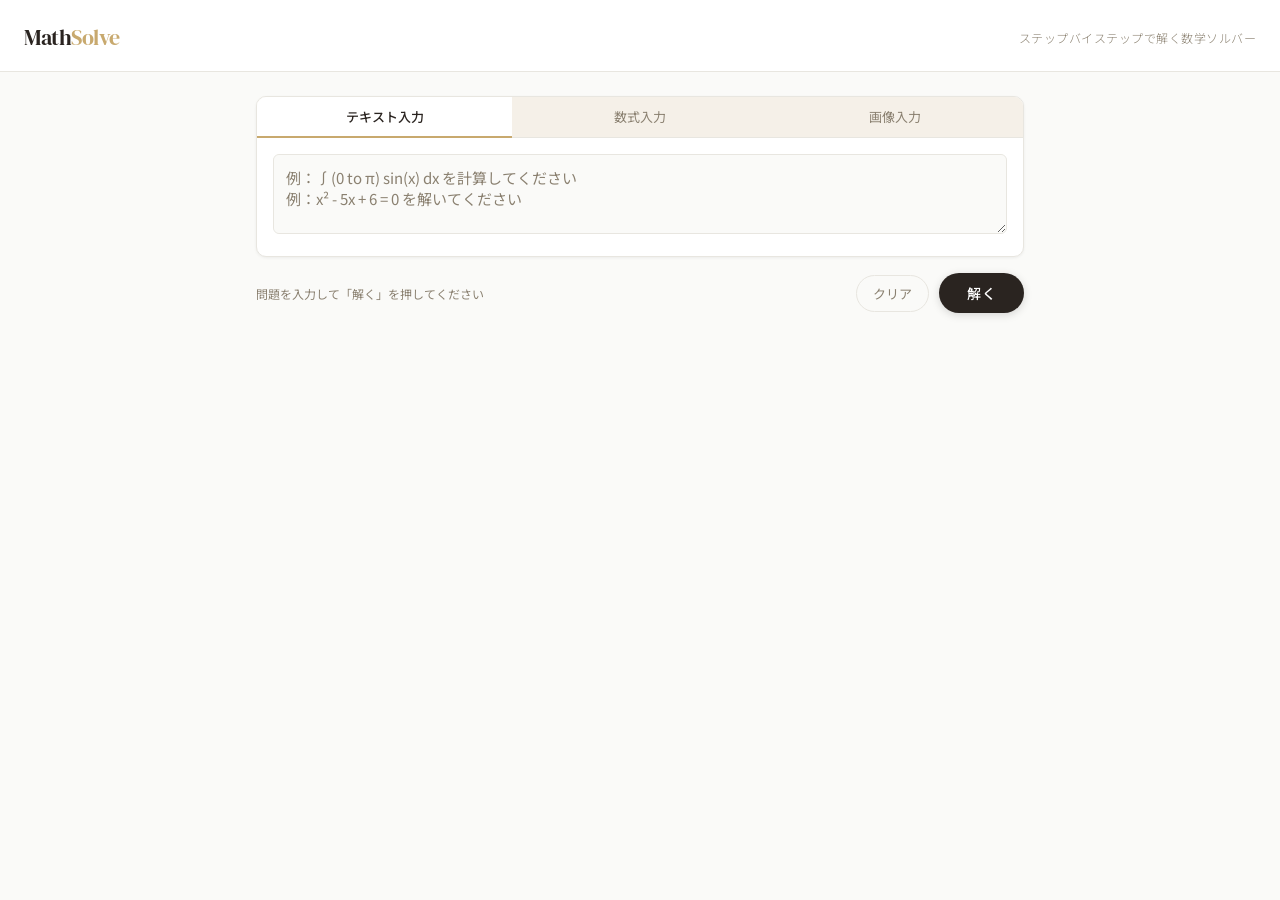
==== commit 68556856: "Update index.html" ====
--- a/index.html
+++ b/index.html
@@ -1,337 +1,1099 @@
 <!DOCTYPE html>
 <html lang="ja">
 <head>
-  <meta charset="UTF-8">
-  <meta name="viewport" content="width=device-width, initial-scale=1.0, viewport-fit=cover">
-  <meta name="apple-mobile-web-app-capable" content="yes">
-  <meta name="apple-mobile-web-app-status-bar-style" content="default">
-  <meta name="apple-mobile-web-app-title" content="TodoRemind">
-  <meta name="theme-color" content="#ffffff">
-  <title>TodoRemind</title>
-  <link rel="icon" href="favicon.ico">
-  <link rel="apple-touch-icon" href="apple-touch-icon.png">
-  <link rel="manifest" href="manifest.json">
-  <link rel="preconnect" href="https://fonts.googleapis.com">
-  <link rel="preconnect" href="https://fonts.gstatic.com" crossorigin>
-  <link href="https://fonts.googleapis.com/css2?family=DM+Serif+Display&family=Noto+Sans+JP:wght@400;500;700;900&display=swap" rel="stylesheet">
-  <link rel="stylesheet" href="style.css">
+<meta charset="UTF-8">
+<meta name="viewport" content="width=device-width, initial-scale=1.0">
+<title>MathSolve — 数学ソルバー</title>
+<link rel="preconnect" href="https://fonts.googleapis.com">
+<link href="https://fonts.googleapis.com/css2?family=DM+Serif+Display:ital@0;1&family=DM+Mono:wght@300;400;500&family=Noto+Sans+JP:wght@300;400;500&display=swap" rel="stylesheet">
+<link rel="stylesheet" href="https://cdn.jsdelivr.net/npm/katex@0.16.9/dist/katex.min.css">
+<script src="https://cdn.jsdelivr.net/npm/katex@0.16.9/dist/katex.min.js"></script>
+<script src="https://cdn.jsdelivr.net/npm/katex@0.16.9/dist/contrib/auto-render.min.js"></script>
+<style>
+  :root {
+    --bg: #fafaf8;
+    --surface: #ffffff;
+    --border: #e8e6e0;
+    --border-light: #f0ede6;
+    --text: #1a1814;
+    --text-muted: #8a8070;
+    --accent: #2a2420;
+    --accent-soft: #f5f0e8;
+    --highlight: #c8a96e;
+    --highlight-light: #f9f3e8;
+    --error: #c0392b;
+    --success: #2d6a4f;
+    --kbd-bg: #f4f1ec;
+    --kbd-hover: #ede8df;
+    --kbd-border: #d8d0c4;
+    --shadow-sm: 0 1px 3px rgba(0,0,0,0.06);
+    --shadow-md: 0 4px 16px rgba(0,0,0,0.08);
+    --shadow-lg: 0 8px 32px rgba(0,0,0,0.10);
+    --radius: 10px;
+    --radius-sm: 6px;
+    --font-display: 'DM Serif Display', serif;
+    --font-body: 'Noto Sans JP', sans-serif;
+    --font-mono: 'DM Mono', monospace;
+  }
+  * { box-sizing: border-box; margin: 0; padding: 0; }
+  body {
+    font-family: var(--font-body);
+    background: var(--bg);
+    color: var(--text);
+    min-height: 100vh;
+    font-size: 15px;
+    line-height: 1.6;
+  }
+
+  /* HEADER */
+  header {
+    padding: 20px 24px 16px;
+    border-bottom: 1px solid var(--border);
+    display: flex;
+    align-items: center;
+    gap: 12px;
+    background: var(--surface);
+    position: sticky;
+    top: 0;
+    z-index: 100;
+  }
+  .logo {
+    font-family: var(--font-display);
+    font-size: 22px;
+    letter-spacing: -0.5px;
+    color: var(--accent);
+  }
+  .logo span { color: var(--highlight); }
+  .tagline {
+    font-size: 12px;
+    color: var(--text-muted);
+    font-weight: 300;
+    letter-spacing: 0.5px;
+    margin-left: auto;
+  }
+
+  /* MAIN LAYOUT */
+  .container {
+    max-width: 800px;
+    margin: 0 auto;
+    padding: 24px 16px 60px;
+  }
+
+  /* INPUT SECTION */
+  .input-card {
+    background: var(--surface);
+    border: 1px solid var(--border);
+    border-radius: var(--radius);
+    box-shadow: var(--shadow-sm);
+    overflow: hidden;
+    margin-bottom: 16px;
+  }
+  .tab-bar {
+    display: flex;
+    border-bottom: 1px solid var(--border);
+    background: var(--accent-soft);
+  }
+  .tab-btn {
+    flex: 1;
+    padding: 10px 16px;
+    background: none;
+    border: none;
+    cursor: pointer;
+    font-family: var(--font-body);
+    font-size: 13px;
+    font-weight: 400;
+    color: var(--text-muted);
+    transition: all 0.2s;
+    border-bottom: 2px solid transparent;
+    margin-bottom: -1px;
+  }
+  .tab-btn.active {
+    color: var(--accent);
+    font-weight: 500;
+    background: var(--surface);
+    border-bottom-color: var(--highlight);
+  }
+  .tab-btn:hover:not(.active) { background: var(--kbd-hover); }
+
+  /* TEXT INPUT */
+  .text-input-area {
+    padding: 16px;
+  }
+  #text-input {
+    width: 100%;
+    min-height: 80px;
+    padding: 12px;
+    border: 1px solid var(--border);
+    border-radius: var(--radius-sm);
+    font-family: var(--font-body);
+    font-size: 15px;
+    resize: vertical;
+    background: var(--bg);
+    color: var(--text);
+    outline: none;
+    transition: border-color 0.2s;
+  }
+  #text-input:focus { border-color: var(--highlight); }
+  #text-input::placeholder { color: var(--text-muted); }
+
+  /* FORMULA INPUT */
+  .formula-input-area {
+    padding: 16px;
+    display: none;
+  }
+  .formula-display {
+    min-height: 56px;
+    padding: 12px 14px;
+    border: 1px solid var(--border);
+    border-radius: var(--radius-sm);
+    background: var(--bg);
+    font-size: 16px;
+    cursor: text;
+    margin-bottom: 12px;
+    position: relative;
+    overflow-x: auto;
+    white-space: nowrap;
+  }
+  .formula-display .katex { font-size: 1.1em; }
+  .formula-cursor {
+    display: inline-block;
+    width: 1.5px;
+    height: 1.2em;
+    background: var(--accent);
+    animation: blink 1s step-end infinite;
+    vertical-align: middle;
+    margin-left: 1px;
+  }
+  @keyframes blink { 0%,100%{opacity:1} 50%{opacity:0} }
+  .formula-raw {
+    font-family: var(--font-mono);
+    font-size: 12px;
+    color: var(--text-muted);
+    padding: 6px 10px;
+    background: var(--accent-soft);
+    border-radius: var(--radius-sm);
+    margin-bottom: 12px;
+    word-break: break-all;
+  }
+
+  /* MATH KEYBOARD */
+  .math-keyboard {
+    border: 1px solid var(--border);
+    border-radius: var(--radius-sm);
+    overflow: hidden;
+  }
+  .kb-tabs {
+    display: flex;
+    background: var(--kbd-bg);
+    border-bottom: 1px solid var(--border);
+    overflow-x: auto;
+    scrollbar-width: none;
+  }
+  .kb-tabs::-webkit-scrollbar { display: none; }
+  .kb-tab {
+    padding: 7px 14px;
+    background: none;
+    border: none;
+    cursor: pointer;
+    font-size: 12px;
+    color: var(--text-muted);
+    white-space: nowrap;
+    transition: all 0.15s;
+    font-family: var(--font-body);
+  }
+  .kb-tab.active {
+    color: var(--accent);
+    font-weight: 500;
+    background: var(--surface);
+    border-bottom: 2px solid var(--highlight);
+  }
+  .kb-panel {
+    display: none;
+    padding: 10px;
+    background: var(--surface);
+  }
+  .kb-panel.active { display: grid; }
+  .kb-grid { display: flex; flex-wrap: wrap; gap: 6px; }
+  .kb-btn {
+    padding: 7px 10px;
+    background: var(--kbd-bg);
+    border: 1px solid var(--kbd-border);
+    border-radius: var(--radius-sm);
+    cursor: pointer;
+    font-size: 13px;
+    color: var(--text);
+    transition: all 0.15s;
+    font-family: var(--font-mono);
+    min-width: 44px;
+    text-align: center;
+    line-height: 1.3;
+    user-select: none;
+  }
+  .kb-btn:hover { background: var(--kbd-hover); border-color: var(--highlight); }
+  .kb-btn:active { transform: scale(0.95); }
+  .kb-btn .katex { font-size: 0.95em; }
+  .kb-btn-wide { min-width: 70px; }
+  .kb-btn-del {
+    background: #fef2f2;
+    border-color: #fcc;
+    color: #c00;
+  }
+  .kb-btn-del:hover { background: #fee2e2; }
+  .kb-btn-clear {
+    background: #fff8e1;
+    border-color: #f0c040;
+    color: #7a5c00;
+  }
+
+  /* IMAGE INPUT */
+  .image-input-area {
+    padding: 16px;
+    display: none;
+  }
+  .image-drop-zone {
+    border: 2px dashed var(--border);
+    border-radius: var(--radius-sm);
+    padding: 32px 16px;
+    text-align: center;
+    cursor: pointer;
+    transition: all 0.2s;
+    color: var(--text-muted);
+  }
+  .image-drop-zone:hover, .image-drop-zone.dragover {
+    border-color: var(--highlight);
+    background: var(--highlight-light);
+  }
+  .image-drop-zone .icon { font-size: 28px; margin-bottom: 8px; }
+  .image-drop-zone p { font-size: 13px; }
+  #image-input { display: none; }
+  .image-preview {
+    display: none;
+    margin-top: 12px;
+    text-align: center;
+  }
+  .image-preview img {
+    max-width: 100%;
+    max-height: 200px;
+    border-radius: var(--radius-sm);
+    border: 1px solid var(--border);
+  }
+  .image-remove-btn {
+    display: block;
+    margin: 8px auto 0;
+    padding: 4px 12px;
+    background: none;
+    border: 1px solid var(--border);
+    border-radius: 20px;
+    font-size: 12px;
+    cursor: pointer;
+    color: var(--text-muted);
+  }
+  .image-remove-btn:hover { color: var(--error); border-color: var(--error); }
+
+  /* ACTION BAR */
+  .action-bar {
+    display: flex;
+    gap: 10px;
+    align-items: center;
+    flex-wrap: wrap;
+  }
+  .hint-text {
+    font-size: 12px;
+    color: var(--text-muted);
+    margin-right: auto;
+  }
+  .clear-all-btn {
+    padding: 8px 16px;
+    background: none;
+    border: 1px solid var(--border);
+    border-radius: 20px;
+    cursor: pointer;
+    font-size: 13px;
+    color: var(--text-muted);
+    font-family: var(--font-body);
+    transition: all 0.2s;
+  }
+  .clear-all-btn:hover { border-color: var(--text-muted); color: var(--text); }
+  .solve-btn {
+    padding: 10px 28px;
+    background: var(--accent);
+    color: white;
+    border: none;
+    border-radius: 24px;
+    cursor: pointer;
+    font-family: var(--font-body);
+    font-size: 14px;
+    font-weight: 500;
+    letter-spacing: 0.3px;
+    transition: all 0.2s;
+    box-shadow: 0 2px 8px rgba(0,0,0,0.15);
+  }
+  .solve-btn:hover { background: #3a3430; box-shadow: 0 4px 12px rgba(0,0,0,0.2); }
+  .solve-btn:disabled { opacity: 0.5; cursor: not-allowed; }
+  .solve-btn.loading { position: relative; color: transparent; }
+  .solve-btn.loading::after {
+    content: '';
+    position: absolute;
+    inset: 0;
+    display: flex;
+    align-items: center;
+    justify-content: center;
+    width: 16px;
+    height: 16px;
+    border: 2px solid rgba(255,255,255,0.4);
+    border-top-color: white;
+    border-radius: 50%;
+    animation: spin 0.7s linear infinite;
+    margin: auto;
+  }
+  @keyframes spin { to { transform: rotate(360deg); } }
+
+  /* RESULT SECTION */
+  .result-section {
+    display: none;
+    background: var(--surface);
+    border: 1px solid var(--border);
+    border-radius: var(--radius);
+    box-shadow: var(--shadow-sm);
+    overflow: hidden;
+    margin-bottom: 16px;
+    animation: fadeIn 0.3s ease;
+  }
+  @keyframes fadeIn { from { opacity: 0; transform: translateY(8px); } to { opacity: 1; transform: translateY(0); } }
+  .result-header {
+    padding: 14px 20px;
+    background: var(--accent-soft);
+    border-bottom: 1px solid var(--border);
+    display: flex;
+    align-items: center;
+    gap: 10px;
+  }
+  .result-header h2 {
+    font-family: var(--font-display);
+    font-size: 16px;
+    font-weight: normal;
+    color: var(--accent);
+  }
+  .result-badge {
+    font-size: 11px;
+    padding: 2px 8px;
+    background: var(--highlight);
+    color: white;
+    border-radius: 10px;
+    font-weight: 500;
+  }
+  .result-body {
+    padding: 20px;
+    line-height: 1.8;
+  }
+  .result-body .katex-display { margin: 12px 0; overflow-x: auto; }
+  .result-body .katex { font-size: 1.05em; }
+  .step {
+    margin-bottom: 20px;
+    padding-bottom: 20px;
+    border-bottom: 1px solid var(--border-light);
+  }
+  .step:last-child { border-bottom: none; margin-bottom: 0; padding-bottom: 0; }
+  .step-label {
+    font-size: 11px;
+    font-weight: 500;
+    letter-spacing: 0.8px;
+    text-transform: uppercase;
+    color: var(--highlight);
+    margin-bottom: 6px;
+    font-family: var(--font-mono);
+  }
+  .step-content { font-size: 14px; color: var(--text); }
+  .step-content p { margin-bottom: 8px; }
+  .step-content p:last-child { margin-bottom: 0; }
+  .answer-box {
+    background: var(--highlight-light);
+    border: 1.5px solid var(--highlight);
+    border-radius: var(--radius-sm);
+    padding: 14px 18px;
+    margin-top: 16px;
+  }
+  .answer-box .answer-label {
+    font-size: 11px;
+    font-weight: 500;
+    letter-spacing: 0.8px;
+    text-transform: uppercase;
+    color: var(--highlight);
+    margin-bottom: 6px;
+    font-family: var(--font-mono);
+  }
+  .error-box {
+    background: #fef2f2;
+    border: 1px solid #fcc;
+    border-radius: var(--radius-sm);
+    padding: 14px 18px;
+    color: var(--error);
+    font-size: 14px;
+  }
+
+  /* HISTORY */
+  .history-section {
+    display: none;
+  }
+  .history-header {
+    display: flex;
+    align-items: center;
+    justify-content: space-between;
+    padding: 12px 0;
+    margin-bottom: 8px;
+  }
+  .history-header h3 {
+    font-family: var(--font-display);
+    font-size: 15px;
+    font-weight: normal;
+    color: var(--text-muted);
+  }
+  .history-clear-btn {
+    font-size: 12px;
+    color: var(--text-muted);
+    background: none;
+    border: none;
+    cursor: pointer;
+    padding: 4px 8px;
+    border-radius: 4px;
+  }
+  .history-clear-btn:hover { color: var(--error); background: #fef2f2; }
+  .history-list { display: flex; flex-direction: column; gap: 8px; }
+  .history-item {
+    background: var(--surface);
+    border: 1px solid var(--border);
+    border-radius: var(--radius-sm);
+    padding: 12px 16px;
+    cursor: pointer;
+    transition: all 0.15s;
+    display: flex;
+    align-items: center;
+    gap: 12px;
+  }
+  .history-item:hover { border-color: var(--highlight); background: var(--highlight-light); }
+  .history-item-content { flex: 1; overflow: hidden; }
+  .history-item-q {
+    font-size: 13px;
+    font-weight: 500;
+    white-space: nowrap;
+    overflow: hidden;
+    text-overflow: ellipsis;
+  }
+  .history-item-time { font-size: 11px; color: var(--text-muted); margin-top: 2px; }
+  .history-item-del {
+    background: none;
+    border: none;
+    cursor: pointer;
+    color: var(--text-muted);
+    padding: 4px;
+    font-size: 14px;
+    line-height: 1;
+    border-radius: 4px;
+  }
+  .history-item-del:hover { color: var(--error); background: #fef2f2; }
+
+  /* DIVIDER */
+  .divider {
+    height: 1px;
+    background: var(--border);
+    margin: 20px 0;
+  }
+
+  /* RESPONSIVE */
+  @media (max-width: 600px) {
+    .tagline { display: none; }
+    .kb-btn { min-width: 38px; padding: 6px 7px; font-size: 12px; }
+    .result-body { padding: 16px; }
+    .solve-btn { flex: 1; }
+  }
+</style>
 </head>
 <body>
 
-<div id="app">
-
-  <!-- ── HEADER ── -->
-  <header>
-    <div class="logo" id="logo-btn">Todo<span>Remind</span></div>
-    <div id="sync-status" title="タップして設定">
-      <div id="sync-dot"></div>
-      <span id="sync-label">未設定</span>
+<header>
+  <div class="logo">Math<span>Solve</span></div>
+  <div class="tagline">ステップバイステップで解く数学ソルバー</div>
+</header>
+
+<div class="container">
+
+  <!-- INPUT CARD -->
+  <div class="input-card">
+    <div class="tab-bar">
+      <button class="tab-btn active" onclick="switchInputTab('text')">テキスト入力</button>
+      <button class="tab-btn" onclick="switchInputTab('formula')">数式入力</button>
+      <button class="tab-btn" onclick="switchInputTab('image')">画像入力</button>
     </div>
-    <div id="settings-wrap">
-      <button id="settings-btn" title="設定">⚙️</button>
-      <div id="settings-menu">
-        <button class="settings-item" id="settings-notif">🔔 通知設定</button>
-        <hr class="settings-divider">
-        <button class="settings-item" id="settings-fav">⭐ お気に入り設定</button>
-        <hr class="settings-divider">
-        <button class="settings-item" id="settings-cache">🔄 キャッシュをクリアして再読み込み</button>
+
+    <!-- TEXT INPUT -->
+    <div class="text-input-area" id="tab-text">
+      <textarea id="text-input" placeholder="例：∫(0 to π) sin(x) dx を計算してください&#10;例：x² - 5x + 6 = 0 を解いてください"></textarea>
+    </div>
+
+    <!-- FORMULA INPUT -->
+    <div class="formula-input-area" id="tab-formula">
+      <div class="formula-display" id="formula-display">
+        <span id="formula-rendered"></span><span class="formula-cursor" id="formula-cursor"></span>
+      </div>
+      <div class="formula-raw" id="formula-raw">LaTeX: <span id="formula-latex-text">（数式を入力してください）</span></div>
+      <div class="math-keyboard">
+        <div class="kb-tabs" id="kb-tabs">
+          <button class="kb-tab active" onclick="switchKbTab('basic')">基本</button>
+          <button class="kb-tab" onclick="switchKbTab('trig')">三角</button>
+          <button class="kb-tab" onclick="switchKbTab('calculus')">微積分</button>
+          <button class="kb-tab" onclick="switchKbTab('log')">対数</button>
+          <button class="kb-tab" onclick="switchKbTab('matrix')">行列</button>
+          <button class="kb-tab" onclick="switchKbTab('symbol')">記号</button>
+        </div>
+        <div class="kb-panel active" id="kb-basic">
+          <div class="kb-grid" id="grid-basic"></div>
+        </div>
+        <div class="kb-panel" id="kb-trig">
+          <div class="kb-grid" id="grid-trig"></div>
+        </div>
+        <div class="kb-panel" id="kb-calculus">
+          <div class="kb-grid" id="grid-calculus"></div>
+        </div>
+        <div class="kb-panel" id="kb-log">
+          <div class="kb-grid" id="grid-log"></div>
+        </div>
+        <div class="kb-panel" id="kb-matrix">
+          <div class="kb-grid" id="grid-matrix"></div>
+        </div>
+        <div class="kb-panel" id="kb-symbol">
+          <div class="kb-grid" id="grid-symbol"></div>
+        </div>
       </div>
     </div>
-  </header>
-
-  <!-- ── MAIN TABLE ── -->
-  <div id="table-outer">
-    <!-- 長期目標行（スクロール外・固定） -->
-    <div id="goal-row-wrap"></div>
-    <!-- スクロール可能エリア（日付ヘッダー＋タスク列） -->
-    <div id="scroll-wrap">
-      <div id="scroll-inner">
-        <div id="date-row-wrap"></div>
-        <div id="columns-wrap"></div>
+
+    <!-- IMAGE INPUT -->
+    <div class="image-input-area" id="tab-image">
+      <div class="image-drop-zone" id="drop-zone" onclick="document.getElementById('image-input').click()">
+        <div class="icon">📷</div>
+        <p>クリックまたはドラッグで画像をアップロード</p>
+        <p style="font-size:11px;margin-top:4px;">PNG / JPG / JPEG 対応</p>
+      </div>
+      <input type="file" id="image-input" accept="image/*">
+      <div class="image-preview" id="image-preview">
+        <img id="preview-img" src="" alt="preview">
+        <button class="image-remove-btn" onclick="removeImage()">× 削除</button>
       </div>
     </div>
   </div>
 
-  <!-- ── OVERDUE SECTION ── -->
-  <div id="overdue-section" class="hidden">
-    <div id="overdue-header">
-      <span id="overdue-title">⚠️ 未達成の過去タスク</span>
-      <button id="overdue-toggle">▼ 閉じる</button>
+  <!-- ACTION BAR -->
+  <div class="action-bar" style="margin-bottom:20px;">
+    <span class="hint-text" id="input-hint">問題を入力して「解く」を押してください</span>
+    <button class="clear-all-btn" onclick="clearAll()">クリア</button>
+    <button class="solve-btn" id="solve-btn" onclick="solve()">解く</button>
+  </div>
+
+  <!-- RESULT -->
+  <div class="result-section" id="result-section">
+    <div class="result-header">
+      <h2>解答・解説</h2>
+      <span class="result-badge" id="result-badge">完了</span>
+      <button id="raw-toggle-btn" onclick="toggleRaw()" style="margin-left:auto;font-size:11px;padding:3px 10px;background:none;border:1px solid var(--border);border-radius:10px;cursor:pointer;color:var(--text-muted);">生テキスト表示</button>
     </div>
-    <div id="overdue-list"></div>
+    <div class="result-body" id="result-body"></div>
+    <pre id="result-raw" style="display:none;padding:16px;font-size:12px;font-family:var(--font-mono);white-space:pre-wrap;word-break:break-all;background:var(--accent-soft);border-top:1px solid var(--border);color:var(--text-muted);max-height:300px;overflow-y:auto;"></pre>
   </div>
 
-</div><!-- /#app -->
-
-
-<!-- ── TASK MODAL ── -->
-<div class="modal-overlay" id="modal-overlay">
-  <div class="modal">
-    <div class="modal-title">
-      <span id="modal-title-text">新規作成</span>
-      <button class="modal-close" id="modal-close">✕</button>
+  <!-- HISTORY -->
+  <div class="history-section" id="history-section">
+    <div class="divider"></div>
+    <div class="history-header">
+      <h3>計算履歴</h3>
+      <button class="history-clear-btn" onclick="clearHistory()">すべて削除</button>
     </div>
-
-    <div class="form-group">
-      <label class="form-label">タイトル</label>
-      <div class="title-fav-row">
-        <input class="form-input" id="f-title" type="text" placeholder="例: 数学の宿題提出">
-        <select class="form-select fav-select" id="f-fav-apply" title="お気に入りから入力">
-          <option value="">⭐ お気に入り</option>
-        </select>
+    <div class="history-list" id="history-list"></div>
+  </div>
+
+</div>
+
+<script>
+// ─── STATE ───────────────────────────────────────────
+let currentTab = 'text';
+let formulaLatex = '';
+let uploadedImageBase64 = null;
+let isLoading = false;
+let lastRawAnswer = '';
+
+function toggleRaw() {
+  const raw = document.getElementById('result-raw');
+  const btn = document.getElementById('raw-toggle-btn');
+  const shown = raw.style.display !== 'none';
+  raw.style.display = shown ? 'none' : 'block';
+  btn.textContent = shown ? '生テキスト表示' : '生テキスト非表示';
+}
+
+// ─── KEYBOARD DEFINITIONS ────────────────────────────
+const KB_BUTTONS = {
+  basic: [
+    { label: '\\frac{□}{□}', latex: '\\frac{}{} ', display: '\\frac{a}{b}' },
+    { label: 'x^{□}',        latex: '^{} ',        display: 'x^n' },
+    { label: '\\sqrt{□}',    latex: '\\sqrt{} ',   display: '\\sqrt{x}' },
+    { label: '\\sqrt[□]{□}', latex: '\\sqrt[]{} ', display: '\\sqrt[n]{x}' },
+    { label: '|x|',           latex: '|x|',         display: '|x|' },
+    { label: '(',             latex: '(',            display: '(' },
+    { label: ')',             latex: ')',            display: ')' },
+    { label: '±',             latex: '\\pm ',        display: '\\pm' },
+    { label: '×',             latex: '\\times ',     display: '\\times' },
+    { label: '÷',             latex: '\\div ',       display: '\\div' },
+    { label: '≠',             latex: '\\neq ',       display: '\\neq' },
+    { label: '≤',             latex: '\\leq ',       display: '\\leq' },
+    { label: '≥',             latex: '\\geq ',       display: '\\geq' },
+    { label: '∞',             latex: '\\infty ',     display: '\\infty' },
+    { label: 'n!',            latex: 'n! ',          display: 'n!' },
+    { label: '⌫', latex: 'DEL', display: '⌫', cls: 'kb-btn-del' },
+    { label: 'C',  latex: 'CLEAR', display: 'C', cls: 'kb-btn-clear' },
+  ],
+  trig: [
+    { label: '\\sin', latex: '\\sin ',       display: '\\sin' },
+    { label: '\\cos', latex: '\\cos ',       display: '\\cos' },
+    { label: '\\tan', latex: '\\tan ',       display: '\\tan' },
+    { label: '\\sin^{-1}', latex: '\\sin^{-1} ', display: '\\sin^{-1}' },
+    { label: '\\cos^{-1}', latex: '\\cos^{-1} ', display: '\\cos^{-1}' },
+    { label: '\\tan^{-1}', latex: '\\tan^{-1} ', display: '\\tan^{-1}' },
+    { label: '\\csc', latex: '\\csc ', display: '\\csc' },
+    { label: '\\sec', latex: '\\sec ', display: '\\sec' },
+    { label: '\\cot', latex: '\\cot ', display: '\\cot' },
+    { label: 'π',    latex: '\\pi ',   display: '\\pi' },
+    { label: 'θ',    latex: '\\theta ',display: '\\theta' },
+    { label: '°',    latex: '^{\\circ} ', display: '^{\\circ}' },
+  ],
+  calculus: [
+    { label: '∫',         latex: '\\int ',               display: '\\int' },
+    { label: '∫(a to b)', latex: '\\int_{a}^{b} ',        display: '\\int_{a}^{b}' },
+    { label: '∑',         latex: '\\sum_{n=1}^{\\infty} ', display: '\\sum_{n=1}^{\\infty}' },
+    { label: '∏',         latex: '\\prod ',               display: '\\prod' },
+    { label: "d/dx",      latex: '\\frac{d}{dx} ',        display: '\\frac{d}{dx}' },
+    { label: "d²/dx²",    latex: '\\frac{d^2}{dx^2} ',    display: '\\frac{d^2}{dx^2}' },
+    { label: '∂/∂x',      latex: '\\frac{\\partial}{\\partial x} ', display: '\\frac{\\partial}{\\partial x}' },
+    { label: 'lim',        latex: '\\lim_{x \\to } ',     display: '\\lim_{x \\to a}' },
+    { label: 'x→∞',       latex: '\\lim_{x \\to \\infty} ', display: '\\lim_{x \\to \\infty}' },
+    { label: "f'(x)",      latex: "f'(x) ",               display: "f'(x)" },
+    { label: 'dx',         latex: '\\,dx ',               display: '\\,dx' },
+    { label: '∮',          latex: '\\oint ',              display: '\\oint' },
+  ],
+  log: [
+    { label: '\\log',       latex: '\\log ',        display: '\\log' },
+    { label: '\\log_{□}',  latex: '\\log_{} ',     display: '\\log_a' },
+    { label: '\\ln',        latex: '\\ln ',         display: '\\ln' },
+    { label: 'e^{□}',       latex: 'e^{} ',         display: 'e^x' },
+    { label: '10^{□}',      latex: '10^{} ',        display: '10^x' },
+    { label: 'e',            latex: 'e ',            display: 'e' },
+  ],
+  matrix: [
+    { label: '2×2行列', latex: '\\begin{pmatrix} a & b \\\\ c & d \\end{pmatrix} ', display: '\\text{2×2}', cls: 'kb-btn-wide' },
+    { label: '3×3行列', latex: '\\begin{pmatrix} a & b & c \\\\ d & e & f \\\\ g & h & i \\end{pmatrix} ', display: '\\text{3×3}', cls: 'kb-btn-wide' },
+    { label: '列ベクトル', latex: '\\begin{pmatrix} x \\\\ y \\end{pmatrix} ', display: '\\vec{v}', cls: 'kb-btn-wide' },
+    { label: '行列式', latex: '\\det ', display: '\\det' },
+    { label: '転置', latex: '^{T} ', display: 'A^T' },
+    { label: '逆行列', latex: '^{-1} ', display: 'A^{-1}' },
+    { label: '\\vec{□}', latex: '\\vec{} ', display: '\\vec{a}' },
+    { label: '内積', latex: '\\cdot ', display: '\\cdot' },
+    { label: '外積', latex: '\\times ', display: '\\times' },
+    { label: '複素数 z', latex: 'z = a + bi ', display: 'z=a+bi', cls: 'kb-btn-wide' },
+    { label: '共役', latex: '\\bar{z} ', display: '\\bar{z}' },
+    { label: '|z|', latex: '|z| ', display: '|z|' },
+  ],
+  symbol: [
+    { label: 'α', latex: '\\alpha ', display: '\\alpha' },
+    { label: 'β', latex: '\\beta ',  display: '\\beta' },
+    { label: 'γ', latex: '\\gamma ', display: '\\gamma' },
+    { label: 'δ', latex: '\\delta ', display: '\\delta' },
+    { label: 'ε', latex: '\\epsilon ', display: '\\epsilon' },
+    { label: 'λ', latex: '\\lambda ', display: '\\lambda' },
+    { label: 'μ', latex: '\\mu ', display: '\\mu' },
+    { label: 'σ', latex: '\\sigma ', display: '\\sigma' },
+    { label: 'φ', latex: '\\phi ', display: '\\phi' },
+    { label: 'ω', latex: '\\omega ', display: '\\omega' },
+    { label: '∈', latex: '\\in ', display: '\\in' },
+    { label: '∉', latex: '\\notin ', display: '\\notin' },
+    { label: '⊂', latex: '\\subset ', display: '\\subset' },
+    { label: '⊆', latex: '\\subseteq ', display: '\\subseteq' },
+    { label: '∪', latex: '\\cup ', display: '\\cup' },
+    { label: '∩', latex: '\\cap ', display: '\\cap' },
+    { label: '∀', latex: '\\forall ', display: '\\forall' },
+    { label: '∃', latex: '\\exists ', display: '\\exists' },
+    { label: '→', latex: '\\to ', display: '\\to' },
+    { label: '⟺', latex: '\\iff ', display: '\\iff' },
+    { label: 'ℝ', latex: '\\mathbb{R} ', display: '\\mathbb{R}' },
+    { label: 'ℤ', latex: '\\mathbb{Z} ', display: '\\mathbb{Z}' },
+    { label: 'ℕ', latex: '\\mathbb{N} ', display: '\\mathbb{N}' },
+    { label: 'ℂ', latex: '\\mathbb{C} ', display: '\\mathbb{C}' },
+  ]
+};
+
+// ─── KEYBOARD RENDERING ──────────────────────────────
+function buildKeyboards() {
+  Object.keys(KB_BUTTONS).forEach(cat => {
+    const grid = document.getElementById('grid-' + cat);
+    KB_BUTTONS[cat].forEach(btn => {
+      const el = document.createElement('button');
+      el.className = 'kb-btn' + (btn.cls ? ' ' + btn.cls : '');
+      // For special action buttons use plain text; otherwise render with KaTeX
+      if (btn.latex === 'DEL' || btn.latex === 'CLEAR') {
+        el.textContent = btn.label;
+      } else {
+        try {
+          el.innerHTML = katex.renderToString(btn.display, { throwOnError: true, strict: false, displayMode: false });
+        } catch(e) {
+          el.textContent = btn.label;
+        }
+      }
+      el.title = btn.label;
+      if (btn.latex === 'DEL') {
+        el.textContent = '⌫';
+        el.onclick = () => formulaDelete();
+      } else if (btn.latex === 'CLEAR') {
+        el.textContent = 'C';
+        el.onclick = () => formulaClear();
+      } else {
+        el.onclick = () => formulaInsert(btn.latex);
+      }
+      grid.appendChild(el);
+    });
+  });
+}
+
+function switchKbTab(name) {
+  document.querySelectorAll('.kb-tab').forEach((t,i) => {
+    t.classList.toggle('active', t.getAttribute('onclick').includes("'" + name + "'"));
+  });
+  document.querySelectorAll('.kb-panel').forEach(p => {
+    p.classList.toggle('active', p.id === 'kb-' + name);
+  });
+}
+
+// ─── FORMULA EDITOR ──────────────────────────────────
+function formulaInsert(latex) {
+  formulaLatex += latex;
+  updateFormulaDisplay();
+}
+function formulaDelete() {
+  // Remove last token
+  formulaLatex = formulaLatex.replace(/\\[a-zA-Z]+\s?$|\\?\{[^}]*\}$|\S\s?$/, '');
+  updateFormulaDisplay();
+}
+function formulaClear() {
+  formulaLatex = '';
+  updateFormulaDisplay();
+}
+function updateFormulaDisplay() {
+  const rendered = document.getElementById('formula-rendered');
+  const latexText = document.getElementById('formula-latex-text');
+  const raw = formulaLatex.trim();
+  latexText.textContent = raw || '（数式を入力してください）';
+  if (raw) {
+    try {
+      rendered.innerHTML = katex.renderToString(raw, { throwOnError: false, displayMode: false });
+    } catch(e) {
+      rendered.textContent = raw;
+    }
+  } else {
+    rendered.innerHTML = '';
+  }
+}
+
+// ─── TABS ─────────────────────────────────────────────
+function switchInputTab(tab) {
+  currentTab = tab;
+  ['text','formula','image'].forEach(t => {
+    document.getElementById('tab-' + t).style.display = t === tab ? 'block' : 'none';
+  });
+  document.querySelectorAll('.tab-btn').forEach((btn, i) => {
+    btn.classList.toggle('active', ['text','formula','image'][i] === tab);
+  });
+  if (tab === 'formula') {
+    document.getElementById('tab-formula').style.display = 'block';
+  }
+}
+
+// ─── IMAGE UPLOAD ─────────────────────────────────────
+document.addEventListener('DOMContentLoaded', () => {
+  const dropZone = document.getElementById('drop-zone');
+  const fileInput = document.getElementById('image-input');
+
+  dropZone.addEventListener('dragover', e => { e.preventDefault(); dropZone.classList.add('dragover'); });
+  dropZone.addEventListener('dragleave', () => dropZone.classList.remove('dragover'));
+  dropZone.addEventListener('drop', e => {
+    e.preventDefault();
+    dropZone.classList.remove('dragover');
+    const file = e.dataTransfer.files[0];
+    if (file) handleImageFile(file);
+  });
+  fileInput.addEventListener('change', e => {
+    if (e.target.files[0]) handleImageFile(e.target.files[0]);
+  });
+
+  buildKeyboards();
+  loadHistory();
+  // init tabs
+  document.getElementById('tab-formula').style.display = 'none';
+  document.getElementById('tab-image').style.display = 'none';
+});
+
+function handleImageFile(file) {
+  const reader = new FileReader();
+  reader.onload = e => {
+    uploadedImageBase64 = e.target.result;
+    document.getElementById('preview-img').src = e.target.result;
+    document.getElementById('image-preview').style.display = 'block';
+    document.getElementById('drop-zone').style.display = 'none';
+  };
+  reader.readAsDataURL(file);
+}
+function removeImage() {
+  uploadedImageBase64 = null;
+  document.getElementById('image-preview').style.display = 'none';
+  document.getElementById('drop-zone').style.display = 'block';
+  document.getElementById('image-input').value = '';
+}
+
+// ─── CLEAR ────────────────────────────────────────────
+function clearAll() {
+  document.getElementById('text-input').value = '';
+  formulaClear();
+  removeImage();
+  document.getElementById('result-section').style.display = 'none';
+}
+
+// ─── SOLVE ────────────────────────────────────────────
+async function solve() {
+  if (isLoading) return;
+
+  let question = '';
+  let imageData = null;
+
+  if (currentTab === 'text') {
+    question = document.getElementById('text-input').value.trim();
+  } else if (currentTab === 'formula') {
+    question = formulaLatex.trim();
+    if (question) question = 'LaTeX数式: ' + question;
+  } else if (currentTab === 'image') {
+    if (!uploadedImageBase64) { alert('画像をアップロードしてください'); return; }
+    imageData = uploadedImageBase64;
+    question = '画像に書かれた数学の問題を解いてください';
+  }
+
+  if (!question && !imageData) {
+    alert('問題を入力してください');
+    return;
+  }
+
+  isLoading = true;
+  const btn = document.getElementById('solve-btn');
+  btn.classList.add('loading');
+  btn.disabled = true;
+
+  const resultSection = document.getElementById('result-section');
+  const resultBody = document.getElementById('result-body');
+  const badge = document.getElementById('result-badge');
+  resultSection.style.display = 'none';
+
+  try {
+    const systemPrompt = `あなたは優秀な数学の先生です。与えられた数学の問題を以下の形式で解いてください。
+
+回答は必ずMarkdownと LaTeX の混合形式で書いてください。
+- インライン数式は $...$ で囲む
+- ブロック数式は $$...$$ で囲む
+- ステップごとに見出し「## ステップ N: タイトル」を使う
+- 最後に「## 最終答え」セクションで答えをまとめる
+- 丁寧に、しかし簡潔に説明する
+- 間違いがないよう、慎重に計算する
+- 日本語で回答する`;
+
+    const userContent = imageData
+      ? [
+          { type: 'image', source: { type: 'base64', media_type: 'image/jpeg', data: imageData.split(',')[1] } },
+          { type: 'text', text: '画像の数学問題をステップバイステップで解いてください。' }
+        ]
+      : question;
+
+    const res = await fetch('https://text.pollinations.ai/openai', {
+      method: 'POST',
+      headers: { 'Content-Type': 'application/json' },
+      body: JSON.stringify({
+        model: 'openai',
+        messages: [
+          { role: 'system', content: systemPrompt },
+          { role: 'user', content: userContent }
+        ]
+      })
+    });
+
+    if (!res.ok) throw new Error('APIエラー: ' + res.status);
+    const data = await res.json();
+    const answer = data.choices?.[0]?.message?.content || 'エラーが発生しました';
+
+    lastRawAnswer = answer;
+    document.getElementById('result-raw').textContent = answer;
+    displayResult(answer);
+    badge.textContent = '完了';
+    badge.style.background = 'var(--highlight)';
+    resultSection.style.display = 'block';
+
+    // Save to history
+    saveHistory(question || '画像の問題', answer);
+
+  } catch (err) {
+    resultBody.innerHTML = `<div class="error-box">⚠️ エラーが発生しました: ${err.message}<br><small>しばらく待ってから再試行してください。</small></div>`;
+    badge.textContent = 'エラー';
+    badge.style.background = 'var(--error)';
+    resultSection.style.display = 'block';
+  } finally {
+    isLoading = false;
+    btn.classList.remove('loading');
+    btn.disabled = false;
+  }
+}
+
+// ─── DISPLAY RESULT ───────────────────────────────────
+function displayResult(markdown) {
+  const body = document.getElementById('result-body');
+
+  const sections = markdown.split(/^## /m).filter(Boolean);
+  let html = '';
+
+  if (sections.length <= 1) {
+    html = '<div class="step"><div class="step-content">' + renderMarkdown(markdown) + '</div></div>';
+  } else {
+    sections.forEach((sec) => {
+      const lines = sec.split('\n');
+      const title = lines[0].trim();
+      const content = lines.slice(1).join('\n').trim();
+      const isFinal = title.includes('最終答え') || title.includes('答え') || title.includes('Answer');
+      const safeTitle = title.replace(/&/g,'&amp;').replace(/</g,'&lt;').replace(/>/g,'&gt;');
+      if (isFinal) {
+        html += `<div class="answer-box"><div class="answer-label">&#10003; ${safeTitle}</div><div class="step-content">${renderMarkdown(content)}</div></div>`;
+      } else {
+        html += `<div class="step"><div class="step-label">${safeTitle}</div><div class="step-content">${renderMarkdown(content)}</div></div>`;
+      }
+    });
+  }
+
+  body.innerHTML = html;
+
+  // Render KaTeX after setting innerHTML
+  if (typeof renderMathInElement === 'function') {
+    renderMathInElement(body, {
+      delimiters: [
+        { left: '$$',  right: '$$',  display: true  },
+        { left: '$',   right: '$',   display: false },
+        { left: '\\[', right: '\\]', display: true  },
+        { left: '\\(', right: '\\)', display: false }
+      ],
+      throwOnError: false,
+      strict: false,
+      trust: true,
+      macros: { '\\R': '\\mathbb{R}' }
+    });
+  }
+}
+
+function renderMarkdown(text) {
+  // Protect ALL math blocks before any HTML processing.
+  // Use a safe placeholder that survives innerHTML assignment.
+  const mathBlocks = [];
+  const protect = (raw) => {
+    mathBlocks.push(raw);
+    return 'MATHBLOCK_' + (mathBlocks.length - 1) + '_END';
+  };
+
+  let t = text
+    // \begin{...}...\end{...} LaTeX environments
+    .replace(/\\begin\{[^}]+\}[\s\S]+?\\end\{[^}]+\}/g, protect)
+    // \[...\] display math
+    .replace(/\\\[[\s\S]+?\\\]/g, protect)
+    // \(...\) inline math
+    .replace(/\\\([\s\S]+?\\\)/g, protect)
+    // $$...$$ display math
+    .replace(/\$\$[\s\S]+?\$\$/g, protect)
+    // $...$ inline math (no newlines inside)
+    .replace(/\$[^\n$]+?\$/g, protect);
+
+  // Apply markdown transforms — math is safely replaced with placeholders
+  t = t
+    .replace(/\*\*(.+?)\*\*/g, '<strong>$1</strong>')
+    .replace(/\*(.+?)\*/g, '<em>$1</em>')
+    .replace(/`(.+?)`/g, '<code style="background:var(--accent-soft);padding:1px 5px;border-radius:3px;font-family:var(--font-mono);font-size:0.9em">$1</code>')
+    .replace(/\n\n/g, '</p><p>')
+    .replace(/\n/g, '<br>')
+    .replace(/^/, '<p>')
+    .replace(/$/, '</p>');
+
+  // Restore original math strings verbatim (placeholders are plain ASCII — safe in innerHTML)
+  t = t.replace(/MATHBLOCK_(\d+)_END/g, (_, i) => mathBlocks[parseInt(i)]);
+
+  return t;
+}
+
+// ─── HISTORY ──────────────────────────────────────────
+function saveHistory(question, answer) {
+  let history = JSON.parse(localStorage.getItem('mathsolve_history') || '[]');
+  history.unshift({
+    id: Date.now(),
+    question: question.substring(0, 100),
+    answer,
+    time: new Date().toLocaleString('ja-JP')
+  });
+  history = history.slice(0, 20); // keep last 20
+  localStorage.setItem('mathsolve_history', JSON.stringify(history));
+  loadHistory();
+}
+
+function loadHistory() {
+  const history = JSON.parse(localStorage.getItem('mathsolve_history') || '[]');
+  const section = document.getElementById('history-section');
+  const list = document.getElementById('history-list');
+
+  if (history.length === 0) {
+    section.style.display = 'none';
+    return;
+  }
+  section.style.display = 'block';
+  list.innerHTML = history.map(item => `
+    <div class="history-item" onclick="loadHistoryItem(${item.id})">
+      <div class="history-item-content">
+        <div class="history-item-q">${escHtml(item.question)}</div>
+        <div class="history-item-time">${item.time}</div>
       </div>
+      <button class="history-item-del" onclick="event.stopPropagation();deleteHistoryItem(${item.id})" title="削除">×</button>
     </div>
-
-    <div class="form-group">
-      <label class="event-checkbox-label">
-        <input type="checkbox" id="f-is-event">
-        <span>予定にする（チェックボックスなし）</span>
-      </label>
-    </div>
-
-    <div class="form-group" id="f-date-group" style="display:none;">
-      <label class="form-label">日付（期限）</label>
-      <input class="form-input" id="f-date" type="date">
-    </div>
-
-    <div class="form-group" style="display:none;">
-      <label class="form-label">リマインド</label>
-      <select class="form-select" id="f-remind">
-        <option value="0">なし</option>
-        <option value="today">当日</option>
-        <option value="1">1日前</option>
-        <option value="2" selected>2日前</option>
-        <option value="3">3日前</option>
-        <option value="5">5日前</option>
-        <option value="7">7日前</option>
-        <option value="10">10日前</option>
-        <option value="14">2週間前</option>
-        <option value="30">30日前</option>
-      </select>
-    </div>
-
-    <div class="form-group" id="f-notif-time-group"></div>
-
-    <div class="form-group">
-      <label class="form-label">教科</label>
-      <select class="form-select" id="f-subject" onchange="handleSubjectChange(this.value)">
-        <option value="なし" selected>なし</option>
-        <option value="国語">国語</option>
-        <option value="数学">数学</option>
-        <option value="英語">英語</option>
-        <option value="化学">化学</option>
-        <option value="物理">物理</option>
-        <option value="生物">生物</option>
-        <option value="地理">地理</option>
-        <option value="日本史">日本史</option>
-        <option value="世界史">世界史</option>
-        <option value="情報">情報</option>
-        <option value="カスタム">カスタム（自由入力）</option>
-      </select>
-    </div>
-
-    <div class="form-group" id="custom-subject-group" style="display:none;">
-      <label class="form-label">カスタム教科名</label>
-      <input class="form-input" id="f-custom-subject" type="text" placeholder="例: 物理、体育、音楽…">
-    </div>
-
-    <!-- 書式 -->
-    <div class="form-group">
-      <label class="form-label">書式</label>
-      <div class="format-section">
-        <div class="format-row">
-          <button type="button" class="fmt-btn" id="fmt-bold"
-                  onclick="toggleFmt('bold')" title="太字">
-            <strong>B</strong>
-          </button>
-          <button type="button" class="fmt-btn" id="fmt-underline"
-                  onclick="toggleFmt('underline')" title="下線">
-            <span style="text-decoration:underline;">U</span>
-          </button>
-          <button type="button" class="fmt-btn" id="fmt-double-underline"
-                  onclick="toggleFmt('double-underline')" title="二重下線">
-            <span style="text-decoration:underline double;">U</span>
-          </button>
-        </div>
-        <div class="format-label-small">文字色</div>
-        <div class="color-picker-row" id="color-fg-row"></div>
-        <div class="color-custom-row">
-          <label class="format-label-small" for="color-fg-custom">カスタム文字色</label>
-          <input type="color" id="color-fg-custom" class="color-custom-input" value="#1a1e2e">
-        </div>
-        <div class="format-label-small">背景色</div>
-        <div class="color-picker-row" id="color-bg-row"></div>
-        <div class="color-custom-row">
-          <label class="format-label-small" for="color-bg-custom">カスタム背景色</label>
-          <input type="color" id="color-bg-custom" class="color-custom-input" value="#ffffff">
-        </div>
-      </div>
-    </div>
-
-    <div class="form-group">
-      <label class="form-label">プレビュー</label>
-      <div id="format-preview" class="format-preview">テキスト</div>
-    </div>
-
-    <div class="modal-actions" id="modal-actions"></div>
-  </div>
-</div>
-
-
-<!-- ── SETUP MODAL ── -->
-<div id="setup-overlay">
-  <div id="setup-box">
-    <h2>👤 ユーザーID設定</h2>
-    <p>自分だけのIDを決めてください。同じIDを使えばスマホ・iPad・PCどの端末からでもデータが共有されます。</p>
-
-    <div id="setup-current-user-wrap">
-      <span class="label">ログイン中：</span>
-      <span id="setup-current-uid"></span>
-    </div>
-
-    <div class="setup-field">
-      <label>ユーザーID（変更する場合）</label>
-      <input type="text" id="setup-uid" placeholder="例: GIGAJI"
-        autocomplete="off" autocapitalize="off" spellcheck="false" tabindex="1">
-    </div>
-
-    <button id="setup-save" tabindex="2">保存して同期開始</button>
-    <p id="setup-hint">英数字・ハイフン・アンダーバーのみ使えます。<br>他の人と同じIDにすると共有されます。</p>
-
-    <button id="setup-logout" tabindex="3">ログアウト（このデバイスのデータを削除）</button>
-    <button id="setup-skip" tabindex="4">スキップ（このデバイスのみで使う）</button>
-  </div>
-</div>
-
-
-<!-- ── 通知モーダル ── -->
-<div id="notif-overlay">
-  <div id="notif-box">
-    <div class="notif-modal-title">
-      <span>🔔 通知設定</span>
-      <button id="notif-close-btn" class="modal-close">✕</button>
-    </div>
-
-    <!-- この端末の通知状態 -->
-    <div class="notif-status-card" id="notif-status-card">
-      <div class="notif-status-info">
-        <div class="notif-status-label">この端末の通知</div>
-        <div class="notif-status-text" id="notif-status-text">確認中…</div>
-      </div>
-      <button class="btn-notif" id="notif-toggle-btn" onclick="handleNotifBtn()">確認中</button>
-    </div>
-
-    <!-- デバッグメッセージ -->
-    <div id="notif-debug-msg"></div>
-
-    <!-- テスト通知 -->
-    <div class="notif-section-divider"></div>
-    <button class="btn-test-notif" id="notif-test-btn" onclick="sendTestNotif()">
-      📨 テスト通知を送る
-    </button>
-    <div class="notif-test-hint">すべての登録端末に送信されます</div>
-  </div>
-</div>
-
-
-<!-- ── お気に入りモーダル ── -->
-<div class="modal-overlay" id="fav-modal-overlay">
-  <div class="modal">
-    <div class="modal-title">
-      <span id="fav-modal-title-text">⭐ お気に入り設定</span>
-      <button class="modal-close" id="fav-modal-close">✕</button>
-    </div>
-
-    <!-- 登録済みリスト -->
-    <div id="fav-list-section">
-      <div id="fav-list"></div>
-      <button class="btn-primary" id="fav-new-btn" style="margin-top:10px;">＋ 新しいお気に入りを追加</button>
-    </div>
-
-    <!-- 編集フォーム -->
-    <div id="fav-edit-section" style="display:none;">
-      <div class="form-group">
-        <label class="form-label">タイトル</label>
-        <input class="form-input" id="fav-f-title" type="text" placeholder="例: 数学の宿題">
-      </div>
-      <div class="form-group" style="display:none;">
-        <label class="form-label">リマインド</label>
-        <select class="form-select" id="fav-f-remind">
-          <option value="0">なし</option>
-          <option value="today">当日</option>
-          <option value="1">1日前</option>
-          <option value="2" selected>2日前</option>
-          <option value="3">3日前</option>
-          <option value="5">5日前</option>
-          <option value="7">7日前</option>
-          <option value="10">10日前</option>
-          <option value="14">2週間前</option>
-          <option value="30">30日前</option>
-        </select>
-      </div>
-      <div class="form-group">
-        <label class="event-checkbox-label">
-          <input type="checkbox" id="fav-f-is-event">
-          <span>予定にする（チェックボックスなし）</span>
-        </label>
-      </div>
-
-      <div class="form-group" id="fav-f-notif-time-group"></div>
-      <div class="form-group">
-        <label class="form-label">教科</label>
-        <select class="form-select" id="fav-f-subject" onchange="handleFavSubjectChange(this.value)">
-          <option value="なし" selected>なし</option>
-          <option value="国語">国語</option>
-          <option value="数学">数学</option>
-          <option value="英語">英語</option>
-          <option value="化学">化学</option>
-          <option value="物理">物理</option>
-          <option value="生物">生物</option>
-          <option value="地理">地理</option>
-          <option value="日本史">日本史</option>
-          <option value="世界史">世界史</option>
-          <option value="情報">情報</option>
-          <option value="カスタム">カスタム（自由入力）</option>
-        </select>
-      </div>
-      <div class="form-group" id="fav-custom-subject-group" style="display:none;">
-        <label class="form-label">カスタム教科名</label>
-        <input class="form-input" id="fav-f-custom-subject" type="text" placeholder="例: 体育、音楽…">
-      </div>
-      <div class="form-group">
-        <label class="form-label">書式</label>
-        <div class="format-section">
-          <div class="format-row">
-            <button type="button" class="fmt-btn" id="fav-fmt-bold" onclick="toggleFavFmt('bold')" title="太字"><strong>B</strong></button>
-            <button type="button" class="fmt-btn" id="fav-fmt-underline" onclick="toggleFavFmt('underline')" title="下線"><span style="text-decoration:underline;">U</span></button>
-            <button type="button" class="fmt-btn" id="fav-fmt-double-underline" onclick="toggleFavFmt('double-underline')" title="二重下線"><span style="text-decoration:underline double;">U</span></button>
-          </div>
-          <div class="format-label-small">文字色</div>
-          <div class="color-picker-row" id="fav-color-fg-row"></div>
-          <div class="color-custom-row">
-            <label class="format-label-small" for="fav-color-fg-custom">カスタム文字色</label>
-            <input type="color" id="fav-color-fg-custom" class="color-custom-input" value="#1a1e2e">
-          </div>
-          <div class="format-label-small">背景色</div>
-          <div class="color-picker-row" id="fav-color-bg-row"></div>
-          <div class="color-custom-row">
-            <label class="format-label-small" for="fav-color-bg-custom">カスタム背景色</label>
-            <input type="color" id="fav-color-bg-custom" class="color-custom-input" value="#ffffff">
-          </div>
-        </div>
-      </div>
-      <div class="form-group">
-        <label class="form-label">プレビュー</label>
-        <div id="fav-format-preview" class="format-preview">テキスト</div>
-      </div>
-      <div class="modal-actions" id="fav-modal-actions"></div>
-    </div>
-  </div>
-</div>
-
-<!-- ── TOAST ── -->
-<div id="toast"></div>
-
-<script src="script.js"></script>
+  `).join('');
+}
+
+function loadHistoryItem(id) {
+  const history = JSON.parse(localStorage.getItem('mathsolve_history') || '[]');
+  const item = history.find(h => h.id === id);
+  if (!item) return;
+  if (currentTab === 'text') {
+    document.getElementById('text-input').value = item.question;
+  }
+  displayResult(item.answer);
+  document.getElementById('result-section').style.display = 'block';
+  document.getElementById('result-badge').textContent = '履歴';
+  window.scrollTo({ top: 0, behavior: 'smooth' });
+}
+
+function deleteHistoryItem(id) {
+  let history = JSON.parse(localStorage.getItem('mathsolve_history') || '[]');
+  history = history.filter(h => h.id !== id);
+  localStorage.setItem('mathsolve_history', JSON.stringify(history));
+  loadHistory();
+}
+
+function clearHistory() {
+  if (!confirm('履歴をすべて削除しますか？')) return;
+  localStorage.removeItem('mathsolve_history');
+  loadHistory();
+}
+
+function escHtml(str) {
+  return str.replace(/&/g,'&amp;').replace(/</g,'&lt;').replace(/>/g,'&gt;').replace(/"/g,'&quot;');
+}
+</script>
 </body>
 </html>
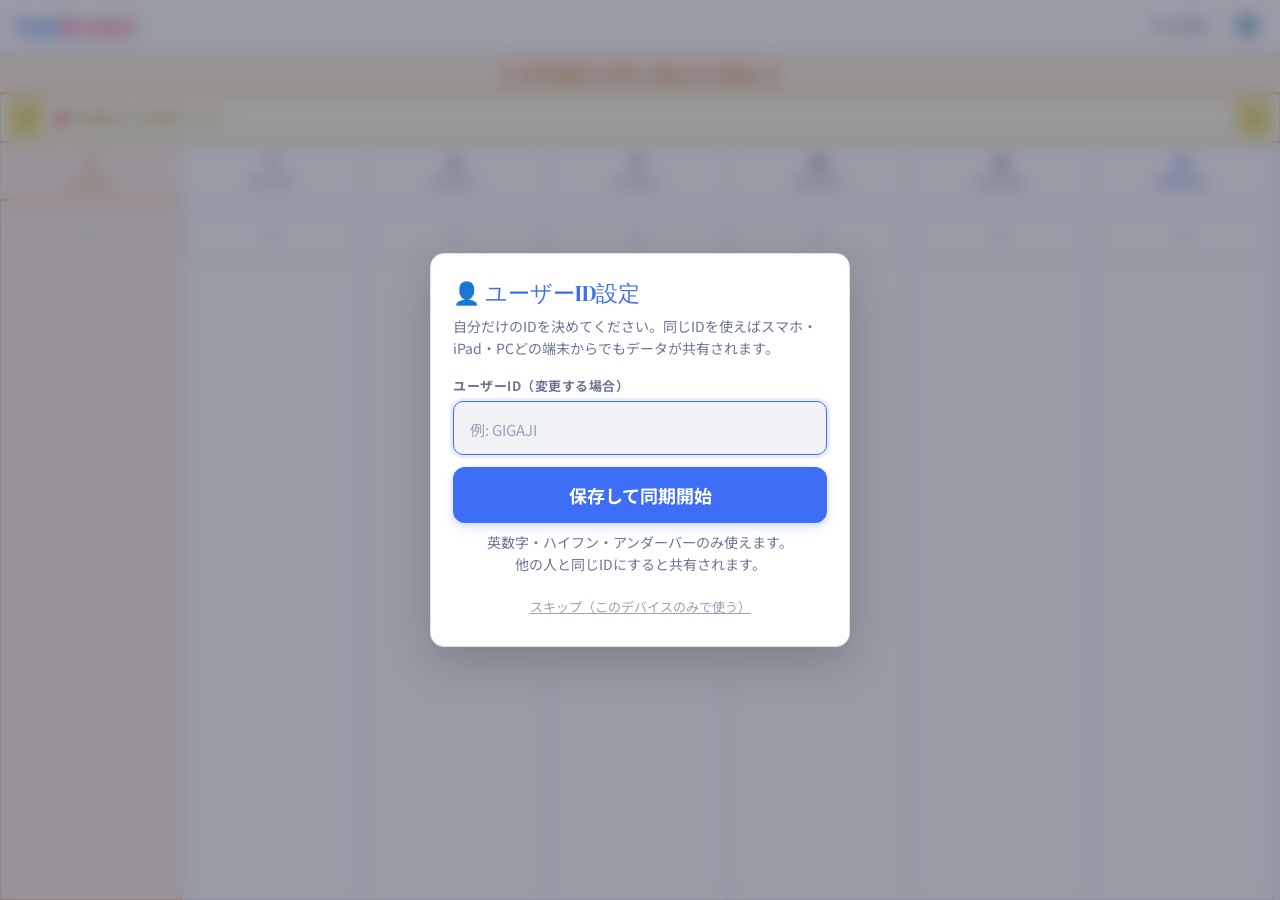
==== commit c03b2fbe: "Update index.html" ====
--- a/index.html
+++ b/index.html
@@ -1,1099 +1,354 @@
 <!DOCTYPE html>
 <html lang="ja">
 <head>
-<meta charset="UTF-8">
-<meta name="viewport" content="width=device-width, initial-scale=1.0">
-<title>MathSolve — 数学ソルバー</title>
-<link rel="preconnect" href="https://fonts.googleapis.com">
-<link href="https://fonts.googleapis.com/css2?family=DM+Serif+Display:ital@0;1&family=DM+Mono:wght@300;400;500&family=Noto+Sans+JP:wght@300;400;500&display=swap" rel="stylesheet">
-<link rel="stylesheet" href="https://cdn.jsdelivr.net/npm/katex@0.16.9/dist/katex.min.css">
-<script src="https://cdn.jsdelivr.net/npm/katex@0.16.9/dist/katex.min.js"></script>
-<script src="https://cdn.jsdelivr.net/npm/katex@0.16.9/dist/contrib/auto-render.min.js"></script>
-<style>
-  :root {
-    --bg: #fafaf8;
-    --surface: #ffffff;
-    --border: #e8e6e0;
-    --border-light: #f0ede6;
-    --text: #1a1814;
-    --text-muted: #8a8070;
-    --accent: #2a2420;
-    --accent-soft: #f5f0e8;
-    --highlight: #c8a96e;
-    --highlight-light: #f9f3e8;
-    --error: #c0392b;
-    --success: #2d6a4f;
-    --kbd-bg: #f4f1ec;
-    --kbd-hover: #ede8df;
-    --kbd-border: #d8d0c4;
-    --shadow-sm: 0 1px 3px rgba(0,0,0,0.06);
-    --shadow-md: 0 4px 16px rgba(0,0,0,0.08);
-    --shadow-lg: 0 8px 32px rgba(0,0,0,0.10);
-    --radius: 10px;
-    --radius-sm: 6px;
-    --font-display: 'DM Serif Display', serif;
-    --font-body: 'Noto Sans JP', sans-serif;
-    --font-mono: 'DM Mono', monospace;
-  }
-  * { box-sizing: border-box; margin: 0; padding: 0; }
-  body {
-    font-family: var(--font-body);
-    background: var(--bg);
-    color: var(--text);
-    min-height: 100vh;
-    font-size: 15px;
-    line-height: 1.6;
-  }
-
-  /* HEADER */
-  header {
-    padding: 20px 24px 16px;
-    border-bottom: 1px solid var(--border);
-    display: flex;
-    align-items: center;
-    gap: 12px;
-    background: var(--surface);
-    position: sticky;
-    top: 0;
-    z-index: 100;
-  }
-  .logo {
-    font-family: var(--font-display);
-    font-size: 22px;
-    letter-spacing: -0.5px;
-    color: var(--accent);
-  }
-  .logo span { color: var(--highlight); }
-  .tagline {
-    font-size: 12px;
-    color: var(--text-muted);
-    font-weight: 300;
-    letter-spacing: 0.5px;
-    margin-left: auto;
-  }
-
-  /* MAIN LAYOUT */
-  .container {
-    max-width: 800px;
-    margin: 0 auto;
-    padding: 24px 16px 60px;
-  }
-
-  /* INPUT SECTION */
-  .input-card {
-    background: var(--surface);
-    border: 1px solid var(--border);
-    border-radius: var(--radius);
-    box-shadow: var(--shadow-sm);
-    overflow: hidden;
-    margin-bottom: 16px;
-  }
-  .tab-bar {
-    display: flex;
-    border-bottom: 1px solid var(--border);
-    background: var(--accent-soft);
-  }
-  .tab-btn {
-    flex: 1;
-    padding: 10px 16px;
-    background: none;
-    border: none;
-    cursor: pointer;
-    font-family: var(--font-body);
-    font-size: 13px;
-    font-weight: 400;
-    color: var(--text-muted);
-    transition: all 0.2s;
-    border-bottom: 2px solid transparent;
-    margin-bottom: -1px;
-  }
-  .tab-btn.active {
-    color: var(--accent);
-    font-weight: 500;
-    background: var(--surface);
-    border-bottom-color: var(--highlight);
-  }
-  .tab-btn:hover:not(.active) { background: var(--kbd-hover); }
-
-  /* TEXT INPUT */
-  .text-input-area {
-    padding: 16px;
-  }
-  #text-input {
-    width: 100%;
-    min-height: 80px;
-    padding: 12px;
-    border: 1px solid var(--border);
-    border-radius: var(--radius-sm);
-    font-family: var(--font-body);
-    font-size: 15px;
-    resize: vertical;
-    background: var(--bg);
-    color: var(--text);
-    outline: none;
-    transition: border-color 0.2s;
-  }
-  #text-input:focus { border-color: var(--highlight); }
-  #text-input::placeholder { color: var(--text-muted); }
-
-  /* FORMULA INPUT */
-  .formula-input-area {
-    padding: 16px;
-    display: none;
-  }
-  .formula-display {
-    min-height: 56px;
-    padding: 12px 14px;
-    border: 1px solid var(--border);
-    border-radius: var(--radius-sm);
-    background: var(--bg);
-    font-size: 16px;
-    cursor: text;
-    margin-bottom: 12px;
-    position: relative;
-    overflow-x: auto;
-    white-space: nowrap;
-  }
-  .formula-display .katex { font-size: 1.1em; }
-  .formula-cursor {
-    display: inline-block;
-    width: 1.5px;
-    height: 1.2em;
-    background: var(--accent);
-    animation: blink 1s step-end infinite;
-    vertical-align: middle;
-    margin-left: 1px;
-  }
-  @keyframes blink { 0%,100%{opacity:1} 50%{opacity:0} }
-  .formula-raw {
-    font-family: var(--font-mono);
-    font-size: 12px;
-    color: var(--text-muted);
-    padding: 6px 10px;
-    background: var(--accent-soft);
-    border-radius: var(--radius-sm);
-    margin-bottom: 12px;
-    word-break: break-all;
-  }
-
-  /* MATH KEYBOARD */
-  .math-keyboard {
-    border: 1px solid var(--border);
-    border-radius: var(--radius-sm);
-    overflow: hidden;
-  }
-  .kb-tabs {
-    display: flex;
-    background: var(--kbd-bg);
-    border-bottom: 1px solid var(--border);
-    overflow-x: auto;
-    scrollbar-width: none;
-  }
-  .kb-tabs::-webkit-scrollbar { display: none; }
-  .kb-tab {
-    padding: 7px 14px;
-    background: none;
-    border: none;
-    cursor: pointer;
-    font-size: 12px;
-    color: var(--text-muted);
-    white-space: nowrap;
-    transition: all 0.15s;
-    font-family: var(--font-body);
-  }
-  .kb-tab.active {
-    color: var(--accent);
-    font-weight: 500;
-    background: var(--surface);
-    border-bottom: 2px solid var(--highlight);
-  }
-  .kb-panel {
-    display: none;
-    padding: 10px;
-    background: var(--surface);
-  }
-  .kb-panel.active { display: grid; }
-  .kb-grid { display: flex; flex-wrap: wrap; gap: 6px; }
-  .kb-btn {
-    padding: 7px 10px;
-    background: var(--kbd-bg);
-    border: 1px solid var(--kbd-border);
-    border-radius: var(--radius-sm);
-    cursor: pointer;
-    font-size: 13px;
-    color: var(--text);
-    transition: all 0.15s;
-    font-family: var(--font-mono);
-    min-width: 44px;
-    text-align: center;
-    line-height: 1.3;
-    user-select: none;
-  }
-  .kb-btn:hover { background: var(--kbd-hover); border-color: var(--highlight); }
-  .kb-btn:active { transform: scale(0.95); }
-  .kb-btn .katex { font-size: 0.95em; }
-  .kb-btn-wide { min-width: 70px; }
-  .kb-btn-del {
-    background: #fef2f2;
-    border-color: #fcc;
-    color: #c00;
-  }
-  .kb-btn-del:hover { background: #fee2e2; }
-  .kb-btn-clear {
-    background: #fff8e1;
-    border-color: #f0c040;
-    color: #7a5c00;
-  }
-
-  /* IMAGE INPUT */
-  .image-input-area {
-    padding: 16px;
-    display: none;
-  }
-  .image-drop-zone {
-    border: 2px dashed var(--border);
-    border-radius: var(--radius-sm);
-    padding: 32px 16px;
-    text-align: center;
-    cursor: pointer;
-    transition: all 0.2s;
-    color: var(--text-muted);
-  }
-  .image-drop-zone:hover, .image-drop-zone.dragover {
-    border-color: var(--highlight);
-    background: var(--highlight-light);
-  }
-  .image-drop-zone .icon { font-size: 28px; margin-bottom: 8px; }
-  .image-drop-zone p { font-size: 13px; }
-  #image-input { display: none; }
-  .image-preview {
-    display: none;
-    margin-top: 12px;
-    text-align: center;
-  }
-  .image-preview img {
-    max-width: 100%;
-    max-height: 200px;
-    border-radius: var(--radius-sm);
-    border: 1px solid var(--border);
-  }
-  .image-remove-btn {
-    display: block;
-    margin: 8px auto 0;
-    padding: 4px 12px;
-    background: none;
-    border: 1px solid var(--border);
-    border-radius: 20px;
-    font-size: 12px;
-    cursor: pointer;
-    color: var(--text-muted);
-  }
-  .image-remove-btn:hover { color: var(--error); border-color: var(--error); }
-
-  /* ACTION BAR */
-  .action-bar {
-    display: flex;
-    gap: 10px;
-    align-items: center;
-    flex-wrap: wrap;
-  }
-  .hint-text {
-    font-size: 12px;
-    color: var(--text-muted);
-    margin-right: auto;
-  }
-  .clear-all-btn {
-    padding: 8px 16px;
-    background: none;
-    border: 1px solid var(--border);
-    border-radius: 20px;
-    cursor: pointer;
-    font-size: 13px;
-    color: var(--text-muted);
-    font-family: var(--font-body);
-    transition: all 0.2s;
-  }
-  .clear-all-btn:hover { border-color: var(--text-muted); color: var(--text); }
-  .solve-btn {
-    padding: 10px 28px;
-    background: var(--accent);
-    color: white;
-    border: none;
-    border-radius: 24px;
-    cursor: pointer;
-    font-family: var(--font-body);
-    font-size: 14px;
-    font-weight: 500;
-    letter-spacing: 0.3px;
-    transition: all 0.2s;
-    box-shadow: 0 2px 8px rgba(0,0,0,0.15);
-  }
-  .solve-btn:hover { background: #3a3430; box-shadow: 0 4px 12px rgba(0,0,0,0.2); }
-  .solve-btn:disabled { opacity: 0.5; cursor: not-allowed; }
-  .solve-btn.loading { position: relative; color: transparent; }
-  .solve-btn.loading::after {
-    content: '';
-    position: absolute;
-    inset: 0;
-    display: flex;
-    align-items: center;
-    justify-content: center;
-    width: 16px;
-    height: 16px;
-    border: 2px solid rgba(255,255,255,0.4);
-    border-top-color: white;
-    border-radius: 50%;
-    animation: spin 0.7s linear infinite;
-    margin: auto;
-  }
-  @keyframes spin { to { transform: rotate(360deg); } }
-
-  /* RESULT SECTION */
-  .result-section {
-    display: none;
-    background: var(--surface);
-    border: 1px solid var(--border);
-    border-radius: var(--radius);
-    box-shadow: var(--shadow-sm);
-    overflow: hidden;
-    margin-bottom: 16px;
-    animation: fadeIn 0.3s ease;
-  }
-  @keyframes fadeIn { from { opacity: 0; transform: translateY(8px); } to { opacity: 1; transform: translateY(0); } }
-  .result-header {
-    padding: 14px 20px;
-    background: var(--accent-soft);
-    border-bottom: 1px solid var(--border);
-    display: flex;
-    align-items: center;
-    gap: 10px;
-  }
-  .result-header h2 {
-    font-family: var(--font-display);
-    font-size: 16px;
-    font-weight: normal;
-    color: var(--accent);
-  }
-  .result-badge {
-    font-size: 11px;
-    padding: 2px 8px;
-    background: var(--highlight);
-    color: white;
-    border-radius: 10px;
-    font-weight: 500;
-  }
-  .result-body {
-    padding: 20px;
-    line-height: 1.8;
-  }
-  .result-body .katex-display { margin: 12px 0; overflow-x: auto; }
-  .result-body .katex { font-size: 1.05em; }
-  .step {
-    margin-bottom: 20px;
-    padding-bottom: 20px;
-    border-bottom: 1px solid var(--border-light);
-  }
-  .step:last-child { border-bottom: none; margin-bottom: 0; padding-bottom: 0; }
-  .step-label {
-    font-size: 11px;
-    font-weight: 500;
-    letter-spacing: 0.8px;
-    text-transform: uppercase;
-    color: var(--highlight);
-    margin-bottom: 6px;
-    font-family: var(--font-mono);
-  }
-  .step-content { font-size: 14px; color: var(--text); }
-  .step-content p { margin-bottom: 8px; }
-  .step-content p:last-child { margin-bottom: 0; }
-  .answer-box {
-    background: var(--highlight-light);
-    border: 1.5px solid var(--highlight);
-    border-radius: var(--radius-sm);
-    padding: 14px 18px;
-    margin-top: 16px;
-  }
-  .answer-box .answer-label {
-    font-size: 11px;
-    font-weight: 500;
-    letter-spacing: 0.8px;
-    text-transform: uppercase;
-    color: var(--highlight);
-    margin-bottom: 6px;
-    font-family: var(--font-mono);
-  }
-  .error-box {
-    background: #fef2f2;
-    border: 1px solid #fcc;
-    border-radius: var(--radius-sm);
-    padding: 14px 18px;
-    color: var(--error);
-    font-size: 14px;
-  }
-
-  /* HISTORY */
-  .history-section {
-    display: none;
-  }
-  .history-header {
-    display: flex;
-    align-items: center;
-    justify-content: space-between;
-    padding: 12px 0;
-    margin-bottom: 8px;
-  }
-  .history-header h3 {
-    font-family: var(--font-display);
-    font-size: 15px;
-    font-weight: normal;
-    color: var(--text-muted);
-  }
-  .history-clear-btn {
-    font-size: 12px;
-    color: var(--text-muted);
-    background: none;
-    border: none;
-    cursor: pointer;
-    padding: 4px 8px;
-    border-radius: 4px;
-  }
-  .history-clear-btn:hover { color: var(--error); background: #fef2f2; }
-  .history-list { display: flex; flex-direction: column; gap: 8px; }
-  .history-item {
-    background: var(--surface);
-    border: 1px solid var(--border);
-    border-radius: var(--radius-sm);
-    padding: 12px 16px;
-    cursor: pointer;
-    transition: all 0.15s;
-    display: flex;
-    align-items: center;
-    gap: 12px;
-  }
-  .history-item:hover { border-color: var(--highlight); background: var(--highlight-light); }
-  .history-item-content { flex: 1; overflow: hidden; }
-  .history-item-q {
-    font-size: 13px;
-    font-weight: 500;
-    white-space: nowrap;
-    overflow: hidden;
-    text-overflow: ellipsis;
-  }
-  .history-item-time { font-size: 11px; color: var(--text-muted); margin-top: 2px; }
-  .history-item-del {
-    background: none;
-    border: none;
-    cursor: pointer;
-    color: var(--text-muted);
-    padding: 4px;
-    font-size: 14px;
-    line-height: 1;
-    border-radius: 4px;
-  }
-  .history-item-del:hover { color: var(--error); background: #fef2f2; }
-
-  /* DIVIDER */
-  .divider {
-    height: 1px;
-    background: var(--border);
-    margin: 20px 0;
-  }
-
-  /* RESPONSIVE */
-  @media (max-width: 600px) {
-    .tagline { display: none; }
-    .kb-btn { min-width: 38px; padding: 6px 7px; font-size: 12px; }
-    .result-body { padding: 16px; }
-    .solve-btn { flex: 1; }
-  }
-</style>
+  <meta charset="UTF-8">
+  <meta name="viewport" content="width=device-width, initial-scale=1.0, viewport-fit=cover">
+  <meta name="apple-mobile-web-app-capable" content="yes">
+  <meta name="apple-mobile-web-app-status-bar-style" content="default">
+  <meta name="apple-mobile-web-app-title" content="TodoRemind">
+  <meta name="theme-color" content="#ffffff">
+  <title>TodoRemind</title>
+  <link rel="icon" href="favicon.ico">
+  <link rel="apple-touch-icon" href="apple-touch-icon.png">
+  <link rel="manifest" href="manifest.json">
+  <link rel="preconnect" href="https://fonts.googleapis.com">
+  <link rel="preconnect" href="https://fonts.gstatic.com" crossorigin>
+  <link href="https://fonts.googleapis.com/css2?family=DM+Serif+Display&family=Noto+Sans+JP:wght@400;500;700;900&display=swap" rel="stylesheet">
+  <link rel="stylesheet" href="style.css">
 </head>
 <body>
 
-<header>
-  <div class="logo">Math<span>Solve</span></div>
-  <div class="tagline">ステップバイステップで解く数学ソルバー</div>
-</header>
-
-<div class="container">
-
-  <!-- INPUT CARD -->
-  <div class="input-card">
-    <div class="tab-bar">
-      <button class="tab-btn active" onclick="switchInputTab('text')">テキスト入力</button>
-      <button class="tab-btn" onclick="switchInputTab('formula')">数式入力</button>
-      <button class="tab-btn" onclick="switchInputTab('image')">画像入力</button>
-    </div>
-
-    <!-- TEXT INPUT -->
-    <div class="text-input-area" id="tab-text">
-      <textarea id="text-input" placeholder="例：∫(0 to π) sin(x) dx を計算してください&#10;例：x² - 5x + 6 = 0 を解いてください"></textarea>
-    </div>
-
-    <!-- FORMULA INPUT -->
-    <div class="formula-input-area" id="tab-formula">
-      <div class="formula-display" id="formula-display">
-        <span id="formula-rendered"></span><span class="formula-cursor" id="formula-cursor"></span>
-      </div>
-      <div class="formula-raw" id="formula-raw">LaTeX: <span id="formula-latex-text">（数式を入力してください）</span></div>
-      <div class="math-keyboard">
-        <div class="kb-tabs" id="kb-tabs">
-          <button class="kb-tab active" onclick="switchKbTab('basic')">基本</button>
-          <button class="kb-tab" onclick="switchKbTab('trig')">三角</button>
-          <button class="kb-tab" onclick="switchKbTab('calculus')">微積分</button>
-          <button class="kb-tab" onclick="switchKbTab('log')">対数</button>
-          <button class="kb-tab" onclick="switchKbTab('matrix')">行列</button>
-          <button class="kb-tab" onclick="switchKbTab('symbol')">記号</button>
+<div id="app">
+
+  <!-- ── HEADER ── -->
+  <header>
+    <div class="logo" id="logo-btn">Todo<span>Remind</span></div>
+    <div id="sync-status" title="タップして設定">
+      <div id="sync-dot"></div>
+      <span id="sync-label">未設定</span>
+    </div>
+    <div id="settings-wrap">
+      <button id="settings-btn" title="設定">⚙️</button>
+      <div id="settings-menu">
+        <button class="settings-item" id="settings-notif">🔔 通知設定</button>
+        <hr class="settings-divider">
+        <button class="settings-item" id="settings-fav">⭐ お気に入り設定</button>
+        <hr class="settings-divider">
+        <button class="settings-item" id="settings-cache">🔄 キャッシュをクリアして再読み込み</button>
+      </div>
+    </div>
+  </header>
+
+  <!-- ── UPDATE BANNER ── -->
+  <div id="update-banner" style="display:none;">
+    <span id="update-banner-text">❗ アプリのアップデートをしてください ❗</span>
+  </div>
+
+  <!-- ── MAIN TABLE ── -->
+  <div id="table-outer">
+    <!-- 長期目標行（スクロール外・固定） -->
+    <div id="goal-row-wrap"></div>
+    <!-- スクロール可能エリア（日付ヘッダー＋タスク列） -->
+    <div id="scroll-wrap">
+      <div id="scroll-inner">
+        <div id="date-row-wrap"></div>
+        <div id="columns-wrap"></div>
+      </div>
+    </div>
+  </div>
+
+  <!-- ── OVERDUE SECTION ── -->
+  <div id="overdue-section" class="hidden">
+    <div id="overdue-header">
+      <span id="overdue-title">⚠️ 未達成の過去タスク</span>
+      <button id="overdue-toggle">▼ 閉じる</button>
+    </div>
+    <div id="overdue-list"></div>
+  </div>
+
+</div><!-- /#app -->
+
+
+<!-- ── TASK MODAL ── -->
+<div class="modal-overlay" id="modal-overlay">
+  <div class="modal">
+    <div class="modal-title">
+      <span id="modal-title-text">新規作成</span>
+      <button class="modal-close" id="modal-close">✕</button>
+    </div>
+
+    <div class="form-group">
+      <label class="form-label">タイトル</label>
+      <div class="title-fav-row">
+        <input class="form-input" id="f-title" type="text" placeholder="例: 数学の宿題提出">
+        <select class="form-select fav-select" id="f-fav-apply" title="お気に入りから入力">
+          <option value="">⭐ お気に入り</option>
+        </select>
+      </div>
+    </div>
+
+    <div class="form-group">
+      <label class="event-checkbox-label">
+        <input type="checkbox" id="f-is-event">
+        <span>予定にする（チェックボックスなし）</span>
+      </label>
+    </div>
+
+    <div class="form-group" id="f-date-group" style="display:none;">
+      <label class="form-label">日付（期限）</label>
+      <input class="form-input" id="f-date" type="date">
+    </div>
+
+    <div class="form-group" style="display:none;">
+      <label class="form-label">リマインド</label>
+      <select class="form-select" id="f-remind">
+        <option value="0">なし</option>
+        <option value="today">当日</option>
+        <option value="1">1日前</option>
+        <option value="2" selected>2日前</option>
+        <option value="3">3日前</option>
+        <option value="5">5日前</option>
+        <option value="7">7日前</option>
+        <option value="10">10日前</option>
+        <option value="14">2週間前</option>
+        <option value="30">30日前</option>
+      </select>
+    </div>
+
+    <div class="form-group" id="f-notif-time-group"></div>
+
+    <div class="form-group">
+      <label class="form-label">教科</label>
+      <select class="form-select" id="f-subject" onchange="handleSubjectChange(this.value)">
+        <option value="なし" selected>なし</option>
+        <option value="国語">国語</option>
+        <option value="数学">数学</option>
+        <option value="英語">英語</option>
+        <option value="化学">化学</option>
+        <option value="物理">物理</option>
+        <option value="生物">生物</option>
+        <option value="地理">地理</option>
+        <option value="日本史">日本史</option>
+        <option value="世界史">世界史</option>
+        <option value="情報">情報</option>
+        <option value="カスタム">カスタム（自由入力）</option>
+      </select>
+    </div>
+
+    <div class="form-group" id="custom-subject-group" style="display:none;">
+      <label class="form-label">カスタム教科名</label>
+      <input class="form-input" id="f-custom-subject" type="text" placeholder="例: 物理、体育、音楽…">
+    </div>
+
+    <!-- 書式 -->
+    <div class="form-group">
+      <label class="form-label">書式</label>
+      <div class="format-section">
+        <div class="format-row">
+          <button type="button" class="fmt-btn" id="fmt-bold"
+                  onclick="toggleFmt('bold')" title="太字">
+            <strong>B</strong>
+          </button>
+          <button type="button" class="fmt-btn" id="fmt-underline"
+                  onclick="toggleFmt('underline')" title="下線">
+            <span style="text-decoration:underline;">U</span>
+          </button>
+          <button type="button" class="fmt-btn" id="fmt-double-underline"
+                  onclick="toggleFmt('double-underline')" title="二重下線">
+            <span style="text-decoration:underline double;">U</span>
+          </button>
         </div>
-        <div class="kb-panel active" id="kb-basic">
-          <div class="kb-grid" id="grid-basic"></div>
+        <div class="format-label-small">文字色</div>
+        <div class="color-picker-row" id="color-fg-row"></div>
+        <div class="color-custom-row">
+          <label class="format-label-small" for="color-fg-custom">カスタム文字色</label>
+          <input type="color" id="color-fg-custom" class="color-custom-input" value="#1a1e2e">
         </div>
-        <div class="kb-panel" id="kb-trig">
-          <div class="kb-grid" id="grid-trig"></div>
+        <div class="format-label-small">背景色</div>
+        <div class="color-picker-row" id="color-bg-row"></div>
+        <div class="color-custom-row">
+          <label class="format-label-small" for="color-bg-custom">カスタム背景色</label>
+          <input type="color" id="color-bg-custom" class="color-custom-input" value="#ffffff">
         </div>
-        <div class="kb-panel" id="kb-calculus">
-          <div class="kb-grid" id="grid-calculus"></div>
+      </div>
+    </div>
+
+    <div class="form-group">
+      <label class="form-label">プレビュー</label>
+      <div id="format-preview" class="format-preview">テキスト</div>
+    </div>
+
+    <div class="modal-actions" id="modal-actions"></div>
+  </div>
+</div>
+
+
+<!-- ── SETUP MODAL ── -->
+<div id="setup-overlay">
+  <div id="setup-box">
+    <h2>👤 ユーザーID設定</h2>
+    <p>自分だけのIDを決めてください。同じIDを使えばスマホ・iPad・PCどの端末からでもデータが共有されます。</p>
+
+    <div id="setup-current-user-wrap">
+      <span class="label">ログイン中：</span>
+      <span id="setup-current-uid"></span>
+    </div>
+
+    <div class="setup-field">
+      <label>ユーザーID（変更する場合）</label>
+      <input type="text" id="setup-uid" placeholder="例: GIGAJI"
+        autocomplete="off" autocapitalize="off" spellcheck="false" tabindex="1">
+    </div>
+
+    <button id="setup-save" tabindex="2">保存して同期開始</button>
+    <p id="setup-hint">英数字・ハイフン・アンダーバーのみ使えます。<br>他の人と同じIDにすると共有されます。</p>
+
+    <button id="setup-logout" tabindex="3">ログアウト（このデバイスのデータを削除）</button>
+    <button id="setup-skip" tabindex="4">スキップ（このデバイスのみで使う）</button>
+  </div>
+</div>
+
+
+<!-- ── 通知モーダル ── -->
+<div id="notif-overlay">
+  <div id="notif-box">
+    <div class="notif-modal-title">
+      <span>🔔 通知設定</span>
+      <button id="notif-close-btn" class="modal-close">✕</button>
+    </div>
+
+    <!-- この端末の通知状態 -->
+    <div class="notif-status-card" id="notif-status-card">
+      <div class="notif-status-info">
+        <div class="notif-status-label">この端末の通知</div>
+        <div class="notif-status-text" id="notif-status-text">確認中…</div>
+      </div>
+      <button class="btn-notif" id="notif-toggle-btn" onclick="handleNotifBtn()">確認中</button>
+    </div>
+
+    <!-- デバッグメッセージ -->
+    <div id="notif-debug-msg"></div>
+
+    <!-- テスト通知 -->
+    <div class="notif-section-divider"></div>
+    <button class="btn-test-notif" id="notif-test-btn" onclick="sendTestNotif()">
+      📨 テスト通知を送る
+    </button>
+    <div class="notif-test-hint">すべての登録端末に送信されます</div>
+  </div>
+</div>
+
+
+<!-- ── お気に入りモーダル ── -->
+<div class="modal-overlay" id="fav-modal-overlay">
+  <div class="modal">
+    <div class="modal-title">
+      <span id="fav-modal-title-text">⭐ お気に入り設定</span>
+      <button class="modal-close" id="fav-modal-close">✕</button>
+    </div>
+
+    <!-- 登録済みリスト -->
+    <div id="fav-list-section">
+      <div id="fav-list"></div>
+      <button class="btn-primary" id="fav-new-btn" style="margin-top:10px;">＋ 新しいお気に入りを追加</button>
+    </div>
+
+    <!-- 編集フォーム -->
+    <div id="fav-edit-section" style="display:none;">
+      <div class="form-group">
+        <label class="form-label">タイトル</label>
+        <input class="form-input" id="fav-f-title" type="text" placeholder="例: 数学の宿題">
+      </div>
+      <div class="form-group" style="display:none;">
+        <label class="form-label">リマインド</label>
+        <select class="form-select" id="fav-f-remind">
+          <option value="0">なし</option>
+          <option value="today">当日</option>
+          <option value="1">1日前</option>
+          <option value="2" selected>2日前</option>
+          <option value="3">3日前</option>
+          <option value="5">5日前</option>
+          <option value="7">7日前</option>
+          <option value="10">10日前</option>
+          <option value="14">2週間前</option>
+          <option value="30">30日前</option>
+        </select>
+      </div>
+      <div class="form-group">
+        <label class="event-checkbox-label">
+          <input type="checkbox" id="fav-f-is-event">
+          <span>予定にする（チェックボックスなし）</span>
+        </label>
+      </div>
+
+      <div class="form-group" id="fav-f-notif-time-group"></div>
+      <div class="form-group">
+        <label class="form-label">教科</label>
+        <select class="form-select" id="fav-f-subject" onchange="handleFavSubjectChange(this.value)">
+          <option value="なし" selected>なし</option>
+          <option value="国語">国語</option>
+          <option value="数学">数学</option>
+          <option value="英語">英語</option>
+          <option value="化学">化学</option>
+          <option value="物理">物理</option>
+          <option value="生物">生物</option>
+          <option value="地理">地理</option>
+          <option value="日本史">日本史</option>
+          <option value="世界史">世界史</option>
+          <option value="情報">情報</option>
+          <option value="カスタム">カスタム（自由入力）</option>
+        </select>
+      </div>
+      <div class="form-group" id="fav-custom-subject-group" style="display:none;">
+        <label class="form-label">カスタム教科名</label>
+        <input class="form-input" id="fav-f-custom-subject" type="text" placeholder="例: 体育、音楽…">
+      </div>
+      <div class="form-group">
+        <label class="form-label">書式</label>
+        <div class="format-section">
+          <div class="format-row">
+            <button type="button" class="fmt-btn" id="fav-fmt-bold" onclick="toggleFavFmt('bold')" title="太字"><strong>B</strong></button>
+            <button type="button" class="fmt-btn" id="fav-fmt-underline" onclick="toggleFavFmt('underline')" title="下線"><span style="text-decoration:underline;">U</span></button>
+            <button type="button" class="fmt-btn" id="fav-fmt-double-underline" onclick="toggleFavFmt('double-underline')" title="二重下線"><span style="text-decoration:underline double;">U</span></button>
+          </div>
+          <div class="format-label-small">文字色</div>
+          <div class="color-picker-row" id="fav-color-fg-row"></div>
+          <div class="color-custom-row">
+            <label class="format-label-small" for="fav-color-fg-custom">カスタム文字色</label>
+            <input type="color" id="fav-color-fg-custom" class="color-custom-input" value="#1a1e2e">
+          </div>
+          <div class="format-label-small">背景色</div>
+          <div class="color-picker-row" id="fav-color-bg-row"></div>
+          <div class="color-custom-row">
+            <label class="format-label-small" for="fav-color-bg-custom">カスタム背景色</label>
+            <input type="color" id="fav-color-bg-custom" class="color-custom-input" value="#ffffff">
+          </div>
         </div>
-        <div class="kb-panel" id="kb-log">
-          <div class="kb-grid" id="grid-log"></div>
-        </div>
-        <div class="kb-panel" id="kb-matrix">
-          <div class="kb-grid" id="grid-matrix"></div>
-        </div>
-        <div class="kb-panel" id="kb-symbol">
-          <div class="kb-grid" id="grid-symbol"></div>
-        </div>
-      </div>
-    </div>
-
-    <!-- IMAGE INPUT -->
-    <div class="image-input-area" id="tab-image">
-      <div class="image-drop-zone" id="drop-zone" onclick="document.getElementById('image-input').click()">
-        <div class="icon">📷</div>
-        <p>クリックまたはドラッグで画像をアップロード</p>
-        <p style="font-size:11px;margin-top:4px;">PNG / JPG / JPEG 対応</p>
-      </div>
-      <input type="file" id="image-input" accept="image/*">
-      <div class="image-preview" id="image-preview">
-        <img id="preview-img" src="" alt="preview">
-        <button class="image-remove-btn" onclick="removeImage()">× 削除</button>
-      </div>
-    </div>
-  </div>
-
-  <!-- ACTION BAR -->
-  <div class="action-bar" style="margin-bottom:20px;">
-    <span class="hint-text" id="input-hint">問題を入力して「解く」を押してください</span>
-    <button class="clear-all-btn" onclick="clearAll()">クリア</button>
-    <button class="solve-btn" id="solve-btn" onclick="solve()">解く</button>
-  </div>
-
-  <!-- RESULT -->
-  <div class="result-section" id="result-section">
-    <div class="result-header">
-      <h2>解答・解説</h2>
-      <span class="result-badge" id="result-badge">完了</span>
-      <button id="raw-toggle-btn" onclick="toggleRaw()" style="margin-left:auto;font-size:11px;padding:3px 10px;background:none;border:1px solid var(--border);border-radius:10px;cursor:pointer;color:var(--text-muted);">生テキスト表示</button>
-    </div>
-    <div class="result-body" id="result-body"></div>
-    <pre id="result-raw" style="display:none;padding:16px;font-size:12px;font-family:var(--font-mono);white-space:pre-wrap;word-break:break-all;background:var(--accent-soft);border-top:1px solid var(--border);color:var(--text-muted);max-height:300px;overflow-y:auto;"></pre>
-  </div>
-
-  <!-- HISTORY -->
-  <div class="history-section" id="history-section">
-    <div class="divider"></div>
-    <div class="history-header">
-      <h3>計算履歴</h3>
-      <button class="history-clear-btn" onclick="clearHistory()">すべて削除</button>
-    </div>
-    <div class="history-list" id="history-list"></div>
-  </div>
-
-</div>
-
-<script>
-// ─── STATE ───────────────────────────────────────────
-let currentTab = 'text';
-let formulaLatex = '';
-let uploadedImageBase64 = null;
-let isLoading = false;
-let lastRawAnswer = '';
-
-function toggleRaw() {
-  const raw = document.getElementById('result-raw');
-  const btn = document.getElementById('raw-toggle-btn');
-  const shown = raw.style.display !== 'none';
-  raw.style.display = shown ? 'none' : 'block';
-  btn.textContent = shown ? '生テキスト表示' : '生テキスト非表示';
-}
-
-// ─── KEYBOARD DEFINITIONS ────────────────────────────
-const KB_BUTTONS = {
-  basic: [
-    { label: '\\frac{□}{□}', latex: '\\frac{}{} ', display: '\\frac{a}{b}' },
-    { label: 'x^{□}',        latex: '^{} ',        display: 'x^n' },
-    { label: '\\sqrt{□}',    latex: '\\sqrt{} ',   display: '\\sqrt{x}' },
-    { label: '\\sqrt[□]{□}', latex: '\\sqrt[]{} ', display: '\\sqrt[n]{x}' },
-    { label: '|x|',           latex: '|x|',         display: '|x|' },
-    { label: '(',             latex: '(',            display: '(' },
-    { label: ')',             latex: ')',            display: ')' },
-    { label: '±',             latex: '\\pm ',        display: '\\pm' },
-    { label: '×',             latex: '\\times ',     display: '\\times' },
-    { label: '÷',             latex: '\\div ',       display: '\\div' },
-    { label: '≠',             latex: '\\neq ',       display: '\\neq' },
-    { label: '≤',             latex: '\\leq ',       display: '\\leq' },
-    { label: '≥',             latex: '\\geq ',       display: '\\geq' },
-    { label: '∞',             latex: '\\infty ',     display: '\\infty' },
-    { label: 'n!',            latex: 'n! ',          display: 'n!' },
-    { label: '⌫', latex: 'DEL', display: '⌫', cls: 'kb-btn-del' },
-    { label: 'C',  latex: 'CLEAR', display: 'C', cls: 'kb-btn-clear' },
-  ],
-  trig: [
-    { label: '\\sin', latex: '\\sin ',       display: '\\sin' },
-    { label: '\\cos', latex: '\\cos ',       display: '\\cos' },
-    { label: '\\tan', latex: '\\tan ',       display: '\\tan' },
-    { label: '\\sin^{-1}', latex: '\\sin^{-1} ', display: '\\sin^{-1}' },
-    { label: '\\cos^{-1}', latex: '\\cos^{-1} ', display: '\\cos^{-1}' },
-    { label: '\\tan^{-1}', latex: '\\tan^{-1} ', display: '\\tan^{-1}' },
-    { label: '\\csc', latex: '\\csc ', display: '\\csc' },
-    { label: '\\sec', latex: '\\sec ', display: '\\sec' },
-    { label: '\\cot', latex: '\\cot ', display: '\\cot' },
-    { label: 'π',    latex: '\\pi ',   display: '\\pi' },
-    { label: 'θ',    latex: '\\theta ',display: '\\theta' },
-    { label: '°',    latex: '^{\\circ} ', display: '^{\\circ}' },
-  ],
-  calculus: [
-    { label: '∫',         latex: '\\int ',               display: '\\int' },
-    { label: '∫(a to b)', latex: '\\int_{a}^{b} ',        display: '\\int_{a}^{b}' },
-    { label: '∑',         latex: '\\sum_{n=1}^{\\infty} ', display: '\\sum_{n=1}^{\\infty}' },
-    { label: '∏',         latex: '\\prod ',               display: '\\prod' },
-    { label: "d/dx",      latex: '\\frac{d}{dx} ',        display: '\\frac{d}{dx}' },
-    { label: "d²/dx²",    latex: '\\frac{d^2}{dx^2} ',    display: '\\frac{d^2}{dx^2}' },
-    { label: '∂/∂x',      latex: '\\frac{\\partial}{\\partial x} ', display: '\\frac{\\partial}{\\partial x}' },
-    { label: 'lim',        latex: '\\lim_{x \\to } ',     display: '\\lim_{x \\to a}' },
-    { label: 'x→∞',       latex: '\\lim_{x \\to \\infty} ', display: '\\lim_{x \\to \\infty}' },
-    { label: "f'(x)",      latex: "f'(x) ",               display: "f'(x)" },
-    { label: 'dx',         latex: '\\,dx ',               display: '\\,dx' },
-    { label: '∮',          latex: '\\oint ',              display: '\\oint' },
-  ],
-  log: [
-    { label: '\\log',       latex: '\\log ',        display: '\\log' },
-    { label: '\\log_{□}',  latex: '\\log_{} ',     display: '\\log_a' },
-    { label: '\\ln',        latex: '\\ln ',         display: '\\ln' },
-    { label: 'e^{□}',       latex: 'e^{} ',         display: 'e^x' },
-    { label: '10^{□}',      latex: '10^{} ',        display: '10^x' },
-    { label: 'e',            latex: 'e ',            display: 'e' },
-  ],
-  matrix: [
-    { label: '2×2行列', latex: '\\begin{pmatrix} a & b \\\\ c & d \\end{pmatrix} ', display: '\\text{2×2}', cls: 'kb-btn-wide' },
-    { label: '3×3行列', latex: '\\begin{pmatrix} a & b & c \\\\ d & e & f \\\\ g & h & i \\end{pmatrix} ', display: '\\text{3×3}', cls: 'kb-btn-wide' },
-    { label: '列ベクトル', latex: '\\begin{pmatrix} x \\\\ y \\end{pmatrix} ', display: '\\vec{v}', cls: 'kb-btn-wide' },
-    { label: '行列式', latex: '\\det ', display: '\\det' },
-    { label: '転置', latex: '^{T} ', display: 'A^T' },
-    { label: '逆行列', latex: '^{-1} ', display: 'A^{-1}' },
-    { label: '\\vec{□}', latex: '\\vec{} ', display: '\\vec{a}' },
-    { label: '内積', latex: '\\cdot ', display: '\\cdot' },
-    { label: '外積', latex: '\\times ', display: '\\times' },
-    { label: '複素数 z', latex: 'z = a + bi ', display: 'z=a+bi', cls: 'kb-btn-wide' },
-    { label: '共役', latex: '\\bar{z} ', display: '\\bar{z}' },
-    { label: '|z|', latex: '|z| ', display: '|z|' },
-  ],
-  symbol: [
-    { label: 'α', latex: '\\alpha ', display: '\\alpha' },
-    { label: 'β', latex: '\\beta ',  display: '\\beta' },
-    { label: 'γ', latex: '\\gamma ', display: '\\gamma' },
-    { label: 'δ', latex: '\\delta ', display: '\\delta' },
-    { label: 'ε', latex: '\\epsilon ', display: '\\epsilon' },
-    { label: 'λ', latex: '\\lambda ', display: '\\lambda' },
-    { label: 'μ', latex: '\\mu ', display: '\\mu' },
-    { label: 'σ', latex: '\\sigma ', display: '\\sigma' },
-    { label: 'φ', latex: '\\phi ', display: '\\phi' },
-    { label: 'ω', latex: '\\omega ', display: '\\omega' },
-    { label: '∈', latex: '\\in ', display: '\\in' },
-    { label: '∉', latex: '\\notin ', display: '\\notin' },
-    { label: '⊂', latex: '\\subset ', display: '\\subset' },
-    { label: '⊆', latex: '\\subseteq ', display: '\\subseteq' },
-    { label: '∪', latex: '\\cup ', display: '\\cup' },
-    { label: '∩', latex: '\\cap ', display: '\\cap' },
-    { label: '∀', latex: '\\forall ', display: '\\forall' },
-    { label: '∃', latex: '\\exists ', display: '\\exists' },
-    { label: '→', latex: '\\to ', display: '\\to' },
-    { label: '⟺', latex: '\\iff ', display: '\\iff' },
-    { label: 'ℝ', latex: '\\mathbb{R} ', display: '\\mathbb{R}' },
-    { label: 'ℤ', latex: '\\mathbb{Z} ', display: '\\mathbb{Z}' },
-    { label: 'ℕ', latex: '\\mathbb{N} ', display: '\\mathbb{N}' },
-    { label: 'ℂ', latex: '\\mathbb{C} ', display: '\\mathbb{C}' },
-  ]
-};
-
-// ─── KEYBOARD RENDERING ──────────────────────────────
-function buildKeyboards() {
-  Object.keys(KB_BUTTONS).forEach(cat => {
-    const grid = document.getElementById('grid-' + cat);
-    KB_BUTTONS[cat].forEach(btn => {
-      const el = document.createElement('button');
-      el.className = 'kb-btn' + (btn.cls ? ' ' + btn.cls : '');
-      // For special action buttons use plain text; otherwise render with KaTeX
-      if (btn.latex === 'DEL' || btn.latex === 'CLEAR') {
-        el.textContent = btn.label;
-      } else {
-        try {
-          el.innerHTML = katex.renderToString(btn.display, { throwOnError: true, strict: false, displayMode: false });
-        } catch(e) {
-          el.textContent = btn.label;
-        }
-      }
-      el.title = btn.label;
-      if (btn.latex === 'DEL') {
-        el.textContent = '⌫';
-        el.onclick = () => formulaDelete();
-      } else if (btn.latex === 'CLEAR') {
-        el.textContent = 'C';
-        el.onclick = () => formulaClear();
-      } else {
-        el.onclick = () => formulaInsert(btn.latex);
-      }
-      grid.appendChild(el);
-    });
-  });
-}
-
-function switchKbTab(name) {
-  document.querySelectorAll('.kb-tab').forEach((t,i) => {
-    t.classList.toggle('active', t.getAttribute('onclick').includes("'" + name + "'"));
-  });
-  document.querySelectorAll('.kb-panel').forEach(p => {
-    p.classList.toggle('active', p.id === 'kb-' + name);
-  });
-}
-
-// ─── FORMULA EDITOR ──────────────────────────────────
-function formulaInsert(latex) {
-  formulaLatex += latex;
-  updateFormulaDisplay();
-}
-function formulaDelete() {
-  // Remove last token
-  formulaLatex = formulaLatex.replace(/\\[a-zA-Z]+\s?$|\\?\{[^}]*\}$|\S\s?$/, '');
-  updateFormulaDisplay();
-}
-function formulaClear() {
-  formulaLatex = '';
-  updateFormulaDisplay();
-}
-function updateFormulaDisplay() {
-  const rendered = document.getElementById('formula-rendered');
-  const latexText = document.getElementById('formula-latex-text');
-  const raw = formulaLatex.trim();
-  latexText.textContent = raw || '（数式を入力してください）';
-  if (raw) {
-    try {
-      rendered.innerHTML = katex.renderToString(raw, { throwOnError: false, displayMode: false });
-    } catch(e) {
-      rendered.textContent = raw;
-    }
-  } else {
-    rendered.innerHTML = '';
-  }
-}
-
-// ─── TABS ─────────────────────────────────────────────
-function switchInputTab(tab) {
-  currentTab = tab;
-  ['text','formula','image'].forEach(t => {
-    document.getElementById('tab-' + t).style.display = t === tab ? 'block' : 'none';
-  });
-  document.querySelectorAll('.tab-btn').forEach((btn, i) => {
-    btn.classList.toggle('active', ['text','formula','image'][i] === tab);
-  });
-  if (tab === 'formula') {
-    document.getElementById('tab-formula').style.display = 'block';
-  }
-}
-
-// ─── IMAGE UPLOAD ─────────────────────────────────────
-document.addEventListener('DOMContentLoaded', () => {
-  const dropZone = document.getElementById('drop-zone');
-  const fileInput = document.getElementById('image-input');
-
-  dropZone.addEventListener('dragover', e => { e.preventDefault(); dropZone.classList.add('dragover'); });
-  dropZone.addEventListener('dragleave', () => dropZone.classList.remove('dragover'));
-  dropZone.addEventListener('drop', e => {
-    e.preventDefault();
-    dropZone.classList.remove('dragover');
-    const file = e.dataTransfer.files[0];
-    if (file) handleImageFile(file);
-  });
-  fileInput.addEventListener('change', e => {
-    if (e.target.files[0]) handleImageFile(e.target.files[0]);
-  });
-
-  buildKeyboards();
-  loadHistory();
-  // init tabs
-  document.getElementById('tab-formula').style.display = 'none';
-  document.getElementById('tab-image').style.display = 'none';
-});
-
-function handleImageFile(file) {
-  const reader = new FileReader();
-  reader.onload = e => {
-    uploadedImageBase64 = e.target.result;
-    document.getElementById('preview-img').src = e.target.result;
-    document.getElementById('image-preview').style.display = 'block';
-    document.getElementById('drop-zone').style.display = 'none';
-  };
-  reader.readAsDataURL(file);
-}
-function removeImage() {
-  uploadedImageBase64 = null;
-  document.getElementById('image-preview').style.display = 'none';
-  document.getElementById('drop-zone').style.display = 'block';
-  document.getElementById('image-input').value = '';
-}
-
-// ─── CLEAR ────────────────────────────────────────────
-function clearAll() {
-  document.getElementById('text-input').value = '';
-  formulaClear();
-  removeImage();
-  document.getElementById('result-section').style.display = 'none';
-}
-
-// ─── SOLVE ────────────────────────────────────────────
-async function solve() {
-  if (isLoading) return;
-
-  let question = '';
-  let imageData = null;
-
-  if (currentTab === 'text') {
-    question = document.getElementById('text-input').value.trim();
-  } else if (currentTab === 'formula') {
-    question = formulaLatex.trim();
-    if (question) question = 'LaTeX数式: ' + question;
-  } else if (currentTab === 'image') {
-    if (!uploadedImageBase64) { alert('画像をアップロードしてください'); return; }
-    imageData = uploadedImageBase64;
-    question = '画像に書かれた数学の問題を解いてください';
-  }
-
-  if (!question && !imageData) {
-    alert('問題を入力してください');
-    return;
-  }
-
-  isLoading = true;
-  const btn = document.getElementById('solve-btn');
-  btn.classList.add('loading');
-  btn.disabled = true;
-
-  const resultSection = document.getElementById('result-section');
-  const resultBody = document.getElementById('result-body');
-  const badge = document.getElementById('result-badge');
-  resultSection.style.display = 'none';
-
-  try {
-    const systemPrompt = `あなたは優秀な数学の先生です。与えられた数学の問題を以下の形式で解いてください。
-
-回答は必ずMarkdownと LaTeX の混合形式で書いてください。
-- インライン数式は $...$ で囲む
-- ブロック数式は $$...$$ で囲む
-- ステップごとに見出し「## ステップ N: タイトル」を使う
-- 最後に「## 最終答え」セクションで答えをまとめる
-- 丁寧に、しかし簡潔に説明する
-- 間違いがないよう、慎重に計算する
-- 日本語で回答する`;
-
-    const userContent = imageData
-      ? [
-          { type: 'image', source: { type: 'base64', media_type: 'image/jpeg', data: imageData.split(',')[1] } },
-          { type: 'text', text: '画像の数学問題をステップバイステップで解いてください。' }
-        ]
-      : question;
-
-    const res = await fetch('https://text.pollinations.ai/openai', {
-      method: 'POST',
-      headers: { 'Content-Type': 'application/json' },
-      body: JSON.stringify({
-        model: 'openai',
-        messages: [
-          { role: 'system', content: systemPrompt },
-          { role: 'user', content: userContent }
-        ]
-      })
-    });
-
-    if (!res.ok) throw new Error('APIエラー: ' + res.status);
-    const data = await res.json();
-    const answer = data.choices?.[0]?.message?.content || 'エラーが発生しました';
-
-    lastRawAnswer = answer;
-    document.getElementById('result-raw').textContent = answer;
-    displayResult(answer);
-    badge.textContent = '完了';
-    badge.style.background = 'var(--highlight)';
-    resultSection.style.display = 'block';
-
-    // Save to history
-    saveHistory(question || '画像の問題', answer);
-
-  } catch (err) {
-    resultBody.innerHTML = `<div class="error-box">⚠️ エラーが発生しました: ${err.message}<br><small>しばらく待ってから再試行してください。</small></div>`;
-    badge.textContent = 'エラー';
-    badge.style.background = 'var(--error)';
-    resultSection.style.display = 'block';
-  } finally {
-    isLoading = false;
-    btn.classList.remove('loading');
-    btn.disabled = false;
-  }
-}
-
-// ─── DISPLAY RESULT ───────────────────────────────────
-function displayResult(markdown) {
-  const body = document.getElementById('result-body');
-
-  const sections = markdown.split(/^## /m).filter(Boolean);
-  let html = '';
-
-  if (sections.length <= 1) {
-    html = '<div class="step"><div class="step-content">' + renderMarkdown(markdown) + '</div></div>';
-  } else {
-    sections.forEach((sec) => {
-      const lines = sec.split('\n');
-      const title = lines[0].trim();
-      const content = lines.slice(1).join('\n').trim();
-      const isFinal = title.includes('最終答え') || title.includes('答え') || title.includes('Answer');
-      const safeTitle = title.replace(/&/g,'&amp;').replace(/</g,'&lt;').replace(/>/g,'&gt;');
-      if (isFinal) {
-        html += `<div class="answer-box"><div class="answer-label">&#10003; ${safeTitle}</div><div class="step-content">${renderMarkdown(content)}</div></div>`;
-      } else {
-        html += `<div class="step"><div class="step-label">${safeTitle}</div><div class="step-content">${renderMarkdown(content)}</div></div>`;
-      }
-    });
-  }
-
-  body.innerHTML = html;
-
-  // Render KaTeX after setting innerHTML
-  if (typeof renderMathInElement === 'function') {
-    renderMathInElement(body, {
-      delimiters: [
-        { left: '$$',  right: '$$',  display: true  },
-        { left: '$',   right: '$',   display: false },
-        { left: '\\[', right: '\\]', display: true  },
-        { left: '\\(', right: '\\)', display: false }
-      ],
-      throwOnError: false,
-      strict: false,
-      trust: true,
-      macros: { '\\R': '\\mathbb{R}' }
-    });
-  }
-}
-
-function renderMarkdown(text) {
-  // Protect ALL math blocks before any HTML processing.
-  // Use a safe placeholder that survives innerHTML assignment.
-  const mathBlocks = [];
-  const protect = (raw) => {
-    mathBlocks.push(raw);
-    return 'MATHBLOCK_' + (mathBlocks.length - 1) + '_END';
-  };
-
-  let t = text
-    // \begin{...}...\end{...} LaTeX environments
-    .replace(/\\begin\{[^}]+\}[\s\S]+?\\end\{[^}]+\}/g, protect)
-    // \[...\] display math
-    .replace(/\\\[[\s\S]+?\\\]/g, protect)
-    // \(...\) inline math
-    .replace(/\\\([\s\S]+?\\\)/g, protect)
-    // $$...$$ display math
-    .replace(/\$\$[\s\S]+?\$\$/g, protect)
-    // $...$ inline math (no newlines inside)
-    .replace(/\$[^\n$]+?\$/g, protect);
-
-  // Apply markdown transforms — math is safely replaced with placeholders
-  t = t
-    .replace(/\*\*(.+?)\*\*/g, '<strong>$1</strong>')
-    .replace(/\*(.+?)\*/g, '<em>$1</em>')
-    .replace(/`(.+?)`/g, '<code style="background:var(--accent-soft);padding:1px 5px;border-radius:3px;font-family:var(--font-mono);font-size:0.9em">$1</code>')
-    .replace(/\n\n/g, '</p><p>')
-    .replace(/\n/g, '<br>')
-    .replace(/^/, '<p>')
-    .replace(/$/, '</p>');
-
-  // Restore original math strings verbatim (placeholders are plain ASCII — safe in innerHTML)
-  t = t.replace(/MATHBLOCK_(\d+)_END/g, (_, i) => mathBlocks[parseInt(i)]);
-
-  return t;
-}
-
-// ─── HISTORY ──────────────────────────────────────────
-function saveHistory(question, answer) {
-  let history = JSON.parse(localStorage.getItem('mathsolve_history') || '[]');
-  history.unshift({
-    id: Date.now(),
-    question: question.substring(0, 100),
-    answer,
-    time: new Date().toLocaleString('ja-JP')
-  });
-  history = history.slice(0, 20); // keep last 20
-  localStorage.setItem('mathsolve_history', JSON.stringify(history));
-  loadHistory();
-}
-
-function loadHistory() {
-  const history = JSON.parse(localStorage.getItem('mathsolve_history') || '[]');
-  const section = document.getElementById('history-section');
-  const list = document.getElementById('history-list');
-
-  if (history.length === 0) {
-    section.style.display = 'none';
-    return;
-  }
-  section.style.display = 'block';
-  list.innerHTML = history.map(item => `
-    <div class="history-item" onclick="loadHistoryItem(${item.id})">
-      <div class="history-item-content">
-        <div class="history-item-q">${escHtml(item.question)}</div>
-        <div class="history-item-time">${item.time}</div>
-      </div>
-      <button class="history-item-del" onclick="event.stopPropagation();deleteHistoryItem(${item.id})" title="削除">×</button>
-    </div>
-  `).join('');
-}
-
-function loadHistoryItem(id) {
-  const history = JSON.parse(localStorage.getItem('mathsolve_history') || '[]');
-  const item = history.find(h => h.id === id);
-  if (!item) return;
-  if (currentTab === 'text') {
-    document.getElementById('text-input').value = item.question;
-  }
-  displayResult(item.answer);
-  document.getElementById('result-section').style.display = 'block';
-  document.getElementById('result-badge').textContent = '履歴';
-  window.scrollTo({ top: 0, behavior: 'smooth' });
-}
-
-function deleteHistoryItem(id) {
-  let history = JSON.parse(localStorage.getItem('mathsolve_history') || '[]');
-  history = history.filter(h => h.id !== id);
-  localStorage.setItem('mathsolve_history', JSON.stringify(history));
-  loadHistory();
-}
-
-function clearHistory() {
-  if (!confirm('履歴をすべて削除しますか？')) return;
-  localStorage.removeItem('mathsolve_history');
-  loadHistory();
-}
-
-function escHtml(str) {
-  return str.replace(/&/g,'&amp;').replace(/</g,'&lt;').replace(/>/g,'&gt;').replace(/"/g,'&quot;');
-}
-</script>
+      </div>
+      <div class="form-group">
+        <label class="form-label">プレビュー</label>
+        <div id="fav-format-preview" class="format-preview">テキスト</div>
+      </div>
+      <div class="modal-actions" id="fav-modal-actions"></div>
+    </div>
+  </div>
+</div>
+
+<!-- ── アップデートモーダル ── -->
+<div class="modal-overlay" id="update-modal-overlay">
+  <div class="modal">
+    <div class="modal-title">
+      <span>🆕 アップデート情報</span>
+      <button class="modal-close" id="update-modal-close">✕</button>
+    </div>
+    <button class="btn-primary" id="update-do-btn" style="margin-bottom:16px;">🔄 今すぐアップデート</button>
+    <div id="update-log"></div>
+  </div>
+</div>
+
+<!-- ── TOAST ── -->
+<div id="toast"></div>
+
+<script src="script.js"></script>
 </body>
 </html>
--- a/style.css
+++ b/style.css
@@ -0,0 +1,701 @@
+/* ── VARIABLES ── */
+:root {
+  --bg:           #f4f5f7;
+  --surface:      #ffffff;
+  --surface2:     #f0f2f5;
+  --border:       #dde1ea;
+  --border2:      #c8cdd8;
+  --accent:       #3d6ef5;
+  --accent-dark:  #2a55d4;
+  --accent-light: #e8eeff;
+  --accent2:      #f0487e;
+  --text:         #1a1e2e;
+  --text2:        #6b7594;
+  --text3:        #9aa0b8;
+  --today-bg:     #fff3e8;
+  --today-border: #f0a060;
+  --done-bg:      #f0faf3;
+  --done-border:  #c8e6cc;
+  --done-text:    #5a9e6a;
+  --modal-bg:     rgba(30, 35, 60, 0.45);
+  --radius:       14px;
+  --shadow-sm:    0 2px 8px rgba(0,0,0,0.08);
+  --shadow:       0 8px 32px rgba(0,0,0,0.14);
+  --shadow-lg:    0 16px 48px rgba(0,0,0,0.18);
+}
+
+/* ── RESET ── */
+*, *::before, *::after { box-sizing: border-box; margin: 0; padding: 0; }
+
+html, body {
+  background: var(--bg); color: var(--text);
+  font-family: 'Noto Sans JP', sans-serif;
+  height: 100dvh; overflow: hidden; -webkit-text-size-adjust: 100%;
+}
+body {
+  padding-top: env(safe-area-inset-top); padding-right: env(safe-area-inset-right);
+  padding-bottom: env(safe-area-inset-bottom); padding-left: env(safe-area-inset-left);
+}
+
+/* ── APP SHELL ── */
+#app { display: flex; flex-direction: column; height: 100dvh; overflow: hidden; }
+
+/* ── HEADER ── */
+header {
+  background: var(--surface); border-bottom: 1.5px solid var(--border);
+  padding: 10px 14px; display: flex; align-items: center; gap: 10px;
+  flex-shrink: 0; z-index: 20; box-shadow: var(--shadow-sm);
+}
+.logo {
+  font-family: 'DM Serif Display', serif; font-size: 22px; color: var(--accent);
+  letter-spacing: -0.5px; cursor: pointer; flex: 1; line-height: 1;
+}
+.logo span { color: var(--accent2); }
+
+#sync-status {
+  font-size: 13px; color: var(--text2); white-space: nowrap;
+  display: flex; align-items: center; gap: 5px; flex-shrink: 0;
+  cursor: pointer; padding: 6px 9px; border-radius: 9px; transition: background 0.15s;
+}
+#sync-status:hover { background: var(--surface2); }
+#sync-dot {
+  width: 9px; height: 9px; border-radius: 50%;
+  background: var(--text3); transition: background 0.3s; flex-shrink: 0;
+}
+#sync-dot.ok      { background: #3db86a; }
+#sync-dot.err     { background: var(--accent2); }
+#sync-dot.syncing { background: var(--accent); animation: pulse 0.8s infinite; }
+@keyframes pulse { 0%,100%{opacity:1} 50%{opacity:0.3} }
+
+/* 🔔ボタン */
+
+/* ── TABLE OUTER ── */
+#table-outer {
+  flex: 1; display: flex; flex-direction: column; overflow: hidden; min-height: 0;
+}
+
+/* ── GOAL ROW（スクロール外・全幅固定） ── */
+#goal-row-wrap {
+  flex-shrink: 0;
+  background: #fffbe8; border: 1px solid #e8dfa0;
+  border-bottom: 2px solid #d4c060; padding: 6px 8px;
+}
+.goal-nav { display: flex; align-items: center; gap: 6px; }
+.goal-nav-btn {
+  background: #f5e88a; border: 1px solid #c8b830; border-radius: 7px; color: #7a6600;
+  font-size: 18px; width: 34px; height: 34px; cursor: pointer;
+  display: flex; align-items: center; justify-content: center;
+  flex-shrink: 0; transition: background 0.15s; font-weight: 700; line-height: 1;
+}
+.goal-nav-btn:hover  { background: #e8d660; }
+.goal-nav-btn:active { background: #c8b830; }
+#goal-input {
+  flex: 1; background: transparent; border: none; outline: none;
+  font-size: 16px; font-family: 'Noto Sans JP', sans-serif;
+  color: var(--text); padding: 4px 2px; min-width: 0;
+}
+#goal-input::placeholder { color: #b8a840; }
+
+/* ── スクロールエリア ── */
+#scroll-wrap {
+  flex: 1;
+  overflow-x: auto;
+  overflow-y: hidden;
+  -webkit-overflow-scrolling: touch;
+  min-height: 0;
+  scrollbar-width: none;
+  touch-action: pan-x pan-y;
+}
+#scroll-wrap::-webkit-scrollbar { display: none; }
+
+#scroll-inner {
+  display: flex; flex-direction: column;
+  height: 100%;
+  min-height: 0;
+  /* 幅はJSで動的に設定 */
+}
+
+/* date-row-wrapがscroll-innerの幅に合わせて伸びる */
+#date-row-wrap {
+  display: flex; flex-shrink: 0;
+  background: var(--surface);
+  border-bottom: 1px solid var(--border);
+}
+.date-col-header {
+  flex: 0 0 var(--col-w);
+  border: 1px solid var(--border);
+  border-left: none; border-bottom: none;
+  padding: 8px 4px 7px; text-align: center;
+  font-size: 13px; font-family: 'DM Serif Display', serif;
+  font-weight: 400; color: var(--text2); white-space: nowrap;
+  background: var(--surface);
+}
+.date-col-header:first-child { border-left: 1px solid var(--border); }
+.date-col-header .day-num {
+  font-size: 18px; display: block; color: var(--text); line-height: 1.2;
+}
+.date-col-header.today-col { color: #e07020; border-bottom: 2.5px solid #f0a060; background: #fff3e8; }
+.date-col-header.today-col .day-num { color: #e07020; }
+.date-col-header.sun-col  { color: #cc2222; }
+.date-col-header.sun-col  .day-num { color: #cc2222; }
+.date-col-header.sat-col  { color: #1a44cc; }
+.date-col-header.sat-col  .day-num { color: #1a44cc; }
+.date-col-header.hol-col  { color: #cc2222; }
+.date-col-header.hol-col  .day-num { color: #cc2222; }
+
+/* ── COLUMNS WRAP ── */
+#columns-wrap {
+  display: flex; flex: 1; min-height: 0;
+}
+.col-body {
+  flex: 0 0 var(--col-w);
+  overflow-y: auto; overflow-x: hidden;
+  border-right: 1px solid var(--border); border-bottom: 1px solid var(--border);
+  padding: 6px 5px 8px; background: var(--surface);
+  -webkit-overflow-scrolling: touch;
+}
+.col-body:first-child { border-left: 1px solid var(--border); }
+.col-body.today-col   { background: var(--today-bg); border-color: #f0c090; }
+
+/* ── TASK ITEM ── */
+.task-item {
+  display: block; margin-bottom: 6px;
+  padding: 7px 6px; border-radius: 10px;
+  background: var(--surface2); border: 1px solid var(--border);
+  cursor: pointer; transition: opacity 0.15s, box-shadow 0.15s;
+  animation: slideIn 0.18s ease; min-width: 0;
+}
+/* フロート（チェックボックス）を包むためのクリアフィックス */
+.task-item::after {
+  content: ''; display: table; clear: both;
+}
+@keyframes slideIn { from{opacity:0;transform:translateY(-5px)} to{opacity:1;transform:translateY(0)} }
+.task-item:hover  { box-shadow: var(--shadow-sm); }
+.task-item:active { opacity: 0.8; }
+.task-item.done   { opacity: 0.55; }
+
+.task-cb {
+  float: left; margin-right: 6px; margin-top: 1px;
+  width: 22px; height: 22px; border-radius: 6px;
+  border: 2px solid var(--border2); background: rgba(255,255,255,0.7);
+  display: flex; align-items: center; justify-content: center;
+  transition: background 0.15s, border-color 0.15s; cursor: pointer; flex-shrink: 0;
+}
+.task-item.done .task-cb { background: #3db86a; border-color: #3db86a; }
+.task-cb::after {
+  content: ''; width: 5px; height: 9px;
+  border-right: 2.5px solid #fff; border-bottom: 2.5px solid #fff;
+  transform: rotate(45deg) translate(-1px,-1px); opacity: 0; transition: opacity 0.15s;
+}
+.task-item.done .task-cb::after { opacity: 1; }
+
+/* タスクラベル：タイトル横並び、サブ情報を下に */
+.task-label {
+  display: block; color: var(--text);
+}
+.task-title-line {
+  font-size: 13px; font-weight: 600; line-height: 1.4;
+  word-break: break-all; overflow-wrap: anywhere;
+  white-space: normal;
+}
+.task-item.done .task-title-line { text-decoration: line-through; color: var(--text2); }
+.task-sub-line {
+  display: flex; align-items: center; gap: 5px; flex-wrap: wrap; margin-top: 2px;
+}
+.subject-tag {
+  font-size: 10px; border-radius: 4px; padding: 1px 5px; font-weight: 700;
+  display: inline-block; line-height: 1.4;
+}
+.remind-info {
+  font-size: 10px; color: var(--text2); display: flex; align-items: center; gap: 2px;
+}
+
+/* ── NEW BUTTON ── */
+.new-btn {
+  width: 100%; background: transparent; border: 1.5px dashed var(--border2);
+  border-radius: 10px; color: var(--text3); font-size: 22px; padding: 9px 0;
+  cursor: pointer; display: flex; align-items: center; justify-content: center;
+  transition: border-color 0.15s, color 0.15s, background 0.15s; margin-top: 3px;
+}
+.new-btn:hover, .new-btn:active {
+  border-color: var(--accent); color: var(--accent); background: var(--accent-light);
+}
+
+/* ── OVERDUE SECTION ── */
+#overdue-section {
+  flex-shrink: 0; background: #fff8f0; border-top: 2px solid #f0b060;
+  max-height: 180px; display: flex; flex-direction: column;
+  transition: max-height 0.3s ease; overflow: hidden;
+}
+#overdue-section.collapsed { max-height: 42px; }
+#overdue-section.hidden    { display: none; }
+#overdue-header {
+  display: flex; align-items: center; justify-content: space-between;
+  padding: 8px 14px; flex-shrink: 0; cursor: pointer;
+}
+#overdue-title  { font-size: 14px; font-weight: 700; color: #c06010; }
+#overdue-toggle {
+  background: none; border: none; font-size: 13px; color: #c06010;
+  cursor: pointer; padding: 4px 8px; border-radius: 6px; transition: background 0.15s;
+}
+#overdue-toggle:hover { background: #ffe8cc; }
+#overdue-list {
+  overflow-x: auto; overflow-y: hidden; padding: 0 8px 10px;
+  display: flex; gap: 8px; flex-wrap: nowrap; -webkit-overflow-scrolling: touch;
+}
+#overdue-list .task-item { flex-shrink: 0; min-width: 120px; max-width: 180px; animation: none; }
+.overdue-date-label { font-size: 10px; color: #c06010; font-weight: 700; margin-bottom: 2px; }
+
+/* ── TASK MODAL ── */
+.modal-overlay {
+  display: none; position: fixed; inset: 0; z-index: 100;
+  background: var(--modal-bg); align-items: flex-end; justify-content: center;
+  backdrop-filter: blur(6px); -webkit-backdrop-filter: blur(6px);
+}
+.modal-overlay.open { display: flex; animation: fadeIn 0.18s ease; }
+@keyframes fadeIn { from{opacity:0} to{opacity:1} }
+.modal {
+  background: var(--surface); border-radius: var(--radius) var(--radius) 0 0;
+  border: 1.5px solid var(--border); border-bottom: none;
+  width: 100%; max-width: 640px;
+  padding: 22px 22px calc(22px + env(safe-area-inset-bottom));
+  box-shadow: var(--shadow-lg); animation: slideUp 0.22s cubic-bezier(.22,1,.36,1);
+  max-height: 93dvh; overflow-y: auto;
+}
+@keyframes slideUp { from{transform:translateY(60px);opacity:0} to{transform:translateY(0);opacity:1} }
+.modal-title {
+  font-family: 'DM Serif Display', serif; font-size: 22px; margin-bottom: 20px; color: var(--accent);
+  display: flex; align-items: center; justify-content: space-between;
+}
+.modal-close {
+  background: var(--surface2); border: 1.5px solid var(--border); border-radius: 8px;
+  color: var(--text2); font-size: 20px; cursor: pointer; width: 40px; height: 40px;
+  display: flex; align-items: center; justify-content: center;
+  transition: background 0.15s, color 0.15s;
+}
+.modal-close:hover { background: var(--border); color: var(--text); }
+
+.form-group { margin-bottom: 18px; }
+.form-label { display: block; font-size: 13px; font-weight: 700; color: var(--text2); margin-bottom: 7px; letter-spacing: 0.04em; }
+.form-input, .form-select {
+  width: 100%; background: var(--surface2); border: 1.5px solid var(--border);
+  border-radius: 10px; color: var(--text); font-size: 18px;
+  font-family: 'Noto Sans JP', sans-serif; padding: 13px 16px; outline: none;
+  transition: border-color 0.2s, box-shadow 0.2s; -webkit-appearance: none; appearance: none;
+}
+.form-input:focus, .form-select:focus { border-color: var(--accent); box-shadow: 0 0 0 3px rgba(61,110,245,0.12); }
+.form-select {
+  background-image: url("data:image/svg+xml,%3Csvg xmlns='http://www.w3.org/2000/svg' width='13' height='9' viewBox='0 0 13 9'%3E%3Cpath fill='%236b7594' d='M6.5 9L0 0h13z'/%3E%3C/svg%3E");
+  background-repeat: no-repeat; background-position: right 16px center; padding-right: 42px;
+}
+
+.time-select-row {
+  display: flex; align-items: center; gap: 8px;
+}
+.time-select-h { flex: 1; }
+.time-select-m { flex: 1; }
+.time-select-sep {
+  font-size: 22px; font-weight: 700; color: var(--text2); flex-shrink: 0;
+}
+
+/* FORMAT UI */
+.format-section {
+  background: var(--surface2); border: 1.5px solid var(--border);
+  border-radius: 10px; padding: 12px 14px; display: flex; flex-direction: column; gap: 10px;
+}
+.format-row { display: flex; gap: 8px; flex-wrap: wrap; }
+.fmt-btn {
+  min-width: 48px; height: 44px; padding: 0 14px;
+  background: var(--surface); border: 1.5px solid var(--border);
+  border-radius: 8px; font-size: 18px; cursor: pointer;
+  display: flex; align-items: center; justify-content: center;
+  transition: background 0.15s, border-color 0.15s, box-shadow 0.15s; flex-shrink: 0;
+}
+.fmt-btn:hover { border-color: var(--accent); background: var(--accent-light); }
+.fmt-btn.active { background: var(--accent); border-color: var(--accent-dark); color: #fff; box-shadow: 0 2px 8px rgba(61,110,245,0.3); }
+.fmt-btn.active strong, .fmt-btn.active span { color: #fff !important; }
+.format-label-small { font-size: 12px; font-weight: 700; color: var(--text2); letter-spacing: 0.04em; }
+.color-picker-row { display: flex; gap: 8px; flex-wrap: wrap; }
+.color-chip {
+  width: 36px; height: 36px; border-radius: 8px; border: 2.5px solid transparent;
+  cursor: pointer; transition: border-color 0.15s, transform 0.1s, box-shadow 0.15s;
+  flex-shrink: 0; position: relative;
+}
+.color-chip:hover { transform: scale(1.12); }
+.color-chip.selected { border-color: var(--accent); box-shadow: 0 0 0 3px rgba(61,110,245,0.25); }
+.color-chip.none-chip { background: #fff; border: 2.5px solid var(--border2) !important; }
+.color-chip.none-chip::after {
+  content: '×'; position: absolute; inset: 0; display: flex; align-items: center; justify-content: center;
+  font-size: 18px; font-weight: 700; color: var(--text3);
+}
+.color-chip.none-chip.selected::after { color: var(--accent); }
+.format-preview {
+  min-height: 44px; background: var(--surface2); border: 1.5px solid var(--border);
+  border-radius: 10px; padding: 10px 14px; font-size: 16px; word-break: break-all;
+}
+
+/* MODAL ACTIONS */
+.modal-actions { display: flex; gap: 10px; margin-top: 22px; flex-wrap: wrap; }
+.btn-primary {
+  flex: 1; min-width: 120px; background: var(--accent); color: #fff; border: none;
+  border-radius: 12px; font-size: 18px; font-weight: 700;
+  font-family: 'Noto Sans JP', sans-serif; padding: 15px; cursor: pointer;
+  transition: background 0.15s, transform 0.1s; box-shadow: 0 3px 10px rgba(61,110,245,0.28);
+}
+.btn-primary:hover  { background: var(--accent-dark); }
+.btn-primary:active { transform: scale(0.97); }
+.btn-danger {
+  background: #fff0f3; color: var(--accent2); border: 1.5px solid #ffc8d6;
+  border-radius: 12px; font-size: 18px; font-weight: 700;
+  font-family: 'Noto Sans JP', sans-serif; padding: 15px 22px; cursor: pointer; transition: background 0.15s;
+}
+.btn-danger:hover  { background: #ffe0e8; }
+.btn-danger:active { background: #ffc8d6; }
+.btn-secondary {
+  background: var(--surface2); color: var(--text2); border: 1.5px solid var(--border);
+  border-radius: 12px; font-size: 18px; font-weight: 700;
+  font-family: 'Noto Sans JP', sans-serif; padding: 15px 22px; cursor: pointer; transition: background 0.15s;
+}
+.btn-secondary:hover  { background: var(--border); }
+.btn-secondary:active { background: var(--border2); }
+
+/* ── SETUP MODAL ── */
+#setup-overlay {
+  display: none; position: fixed; inset: 0; z-index: 200;
+  background: var(--modal-bg); align-items: center; justify-content: center;
+  backdrop-filter: blur(8px); -webkit-backdrop-filter: blur(8px); padding: 20px;
+}
+#setup-overlay.open { display: flex; animation: fadeIn 0.2s ease; }
+#setup-box {
+  background: var(--surface); border: 1.5px solid var(--border); border-radius: var(--radius);
+  padding: 24px 22px; width: 100%; max-width: 420px;
+  box-shadow: var(--shadow-lg); animation: scaleIn 0.2s cubic-bezier(.22,1,.36,1);
+  max-height: min(560px, 85dvh); overflow-y: auto;
+}
+@keyframes scaleIn { from{transform:scale(0.94);opacity:0} to{transform:scale(1);opacity:1} }
+#setup-box h2 { font-family: 'DM Serif Display', serif; color: var(--accent); font-size: 22px; font-weight: 400; margin-bottom: 6px; }
+#setup-box > p { color: var(--text2); font-size: 14px; line-height: 1.6; margin-bottom: 16px; }
+#setup-current-user-wrap {
+  display: none; align-items: center; gap: 10px;
+  background: var(--accent-light); border: 1.5px solid #b8caff;
+  border-radius: 10px; padding: 10px 14px; margin-bottom: 18px;
+}
+#setup-current-user-wrap .label { font-size: 13px; font-weight: 700; color: var(--accent); white-space: nowrap; }
+#setup-current-uid { font-size: 16px; font-weight: 700; color: var(--text); font-family: 'DM Serif Display', serif; word-break: break-all; flex: 1; }
+.setup-field { margin-bottom: 12px; }
+.setup-field label { display: block; font-size: 13px; font-weight: 700; color: var(--text2); margin-bottom: 6px; letter-spacing: 0.04em; }
+.setup-field input {
+  width: 100%; background: var(--surface2); border: 1.5px solid var(--border);
+  border-radius: 10px; color: var(--text); font-size: 18px;
+  font-family: 'Noto Sans JP', sans-serif; padding: 13px 16px; outline: none;
+  transition: border-color 0.2s, box-shadow 0.2s;
+}
+.setup-field input:focus { border-color: var(--accent); box-shadow: 0 0 0 3px rgba(61,110,245,0.12); }
+.setup-field input::placeholder { color: var(--text3); font-size: 15px; }
+#setup-save {
+  width: 100%; background: var(--accent); color: #fff; border: none;
+  border-radius: 12px; font-size: 18px; font-weight: 700;
+  font-family: 'Noto Sans JP', sans-serif; padding: 15px; cursor: pointer;
+  transition: background 0.15s; box-shadow: 0 3px 10px rgba(61,110,245,0.28);
+}
+#setup-save:hover { background: var(--accent-dark); }
+#setup-hint { font-size: 12px; color: var(--text3); margin-top: 8px; text-align: center; line-height: 1.5; }
+#setup-logout {
+  display: none; width: 100%; background: #fff0f3; color: var(--accent2);
+  border: 1.5px solid #ffc8d6; border-radius: 12px; font-size: 15px; font-weight: 700;
+  font-family: 'Noto Sans JP', sans-serif; padding: 11px; cursor: pointer;
+  margin-top: 10px; transition: background 0.15s;
+}
+#setup-logout:hover { background: #ffe0e8; }
+#setup-skip {
+  background: none; border: none; color: var(--text3); font-size: 13px;
+  width: 100%; margin-top: 6px; cursor: pointer; text-decoration: underline;
+  padding: 6px; font-family: 'Noto Sans JP', sans-serif;
+}
+#setup-skip:hover { color: var(--text2); }
+
+/* ── 通知モーダル ── */
+#notif-overlay {
+  display: none; position: fixed; inset: 0; z-index: 200;
+  background: var(--modal-bg); align-items: center; justify-content: center;
+  backdrop-filter: blur(8px); -webkit-backdrop-filter: blur(8px); padding: 20px;
+}
+#notif-overlay.open { display: flex; animation: fadeIn 0.2s ease; }
+#notif-box {
+  background: var(--surface); border: 1.5px solid var(--border); border-radius: var(--radius);
+  padding: 28px 24px; width: 100%; max-width: 420px;
+  box-shadow: var(--shadow-lg); animation: scaleIn 0.2s cubic-bezier(.22,1,.36,1);
+  max-height: 90dvh; overflow-y: auto;
+}
+.notif-modal-title {
+  font-family: 'DM Serif Display', serif; font-size: 22px; color: var(--accent);
+  display: flex; align-items: center; justify-content: space-between; margin-bottom: 20px;
+}
+
+/* この端末の通知状態カード */
+.notif-status-card {
+  background: var(--surface2); border: 1.5px solid var(--border); border-radius: 12px;
+  padding: 14px 16px; display: flex; align-items: center; justify-content: space-between; gap: 12px;
+}
+.notif-status-label { font-size: 13px; font-weight: 700; color: var(--text2); margin-bottom: 4px; }
+.notif-status-text  { font-size: 14px; color: var(--text); }
+
+/* 通知ボタン */
+.btn-notif {
+  background: #fff8e0; color: #997700; border: 1.5px solid #e8c840;
+  border-radius: 10px; font-size: 15px; font-weight: 700;
+  font-family: 'Noto Sans JP', sans-serif; padding: 10px 16px;
+  cursor: pointer; white-space: nowrap; transition: background 0.15s; flex-shrink: 0;
+}
+.btn-notif:hover  { background: #f0e060; }
+.btn-notif.on  { background: #eafff0; color: #1a8840; border-color: #88cc88; }
+.btn-notif.off { background: #fff0f3; color: var(--accent2); border-color: #ffc8d6; }
+.btn-notif.disabled { background: var(--surface2); color: var(--text3); border-color: var(--border); cursor: default; }
+
+/* デバッグ */
+#notif-debug-msg {
+  display: none; margin-top: 12px; background: #fff0f0; border: 1px solid #ffaaaa;
+  border-radius: 8px; padding: 10px 12px; font-size: 12px; color: #cc2222;
+  white-space: pre-wrap; word-break: break-all; font-family: monospace;
+}
+
+/* セクション区切り */
+.notif-section-divider {
+  border: none; border-top: 1px solid var(--border); margin: 18px 0;
+}
+
+/* テスト通知ボタン */
+.btn-test-notif {
+  width: 100%; background: var(--accent-light); color: var(--accent);
+  border: 1.5px solid #b8caff; border-radius: 12px;
+  font-size: 16px; font-weight: 700; font-family: 'Noto Sans JP', sans-serif;
+  padding: 14px; cursor: pointer; transition: background 0.15s;
+}
+.btn-test-notif:hover  { background: #d8e4ff; }
+.btn-test-notif:active { background: #c0d0ff; }
+.btn-test-notif:disabled, .btn-test-notif.disabled {
+  background: var(--surface2); color: var(--text3);
+  border-color: var(--border); cursor: not-allowed; opacity: 0.6;
+}
+.notif-test-hint { font-size: 12px; color: var(--text3); text-align: center; margin-top: 8px; }
+
+/* 登録済み端末一覧 */
+.notif-devices-title { font-size: 13px; font-weight: 700; color: var(--text2); margin-bottom: 10px; letter-spacing: 0.04em; }
+.device-item {
+  display: flex; align-items: center; justify-content: space-between;
+  gap: 10px; padding: 10px 12px; border-radius: 10px;
+  background: var(--surface2); border: 1px solid var(--border); margin-bottom: 8px;
+}
+.device-info { flex: 1; min-width: 0; }
+.device-name { font-size: 14px; color: var(--text); font-weight: 500; }
+.device-name.current { color: var(--accent); font-weight: 700; }
+.device-endpoint { font-size: 11px; color: var(--text3); overflow: hidden; text-overflow: ellipsis; white-space: nowrap; }
+.btn-device-delete {
+  background: #fff0f3; color: var(--accent2); border: 1px solid #ffc8d6;
+  border-radius: 8px; font-size: 13px; font-weight: 700;
+  font-family: 'Noto Sans JP', sans-serif; padding: 6px 12px; cursor: pointer;
+  white-space: nowrap; flex-shrink: 0; transition: background 0.15s;
+}
+.btn-device-delete:hover  { background: #ffe0e8; }
+.btn-device-delete.current { background: var(--surface2); color: var(--text2); border-color: var(--border); }
+
+/* カスタムカラー入力 */
+.color-custom-row {
+  display: flex; align-items: center; gap: 8px;
+}
+.color-custom-input {
+  width: 44px; height: 36px; border-radius: 8px;
+  border: 2px solid var(--border2); cursor: pointer;
+  padding: 2px; background: var(--surface);
+  -webkit-appearance: none; appearance: none;
+}
+.color-custom-input::-webkit-color-swatch-wrapper { padding: 0; }
+.color-custom-input::-webkit-color-swatch { border-radius: 5px; border: none; }
+
+/* ── ⚙️ 設定メニュー ── */
+#settings-wrap {
+  position: relative; flex-shrink: 0;
+}
+#settings-btn {
+  background: none; border: none; font-size: 22px; cursor: pointer;
+  padding: 4px 6px; border-radius: 8px; transition: background 0.15s;
+  flex-shrink: 0; line-height: 1;
+}
+#settings-btn:hover { background: var(--surface2); }
+#settings-menu {
+  display: none; position: absolute; top: calc(100% + 8px); right: 0;
+  background: var(--surface); border: 1.5px solid var(--border);
+  border-radius: var(--radius); box-shadow: var(--shadow);
+  min-width: 230px; z-index: 150; overflow: hidden;
+}
+#settings-menu.open {
+  display: block; animation: fadeIn 0.15s ease;
+}
+.settings-item {
+  display: block; width: 100%; background: none; border: none;
+  padding: 14px 18px; text-align: left;
+  font-size: 14px; font-weight: 500; font-family: 'Noto Sans JP', sans-serif;
+  color: var(--text); cursor: pointer; transition: background 0.12s; line-height: 1.4;
+}
+.settings-item:hover { background: var(--surface2); }
+.settings-divider {
+  border: none; border-top: 1px solid var(--border); margin: 0;
+}
+
+/* ── 予定にするトグル ── */
+.event-toggle-label {
+  display: flex; align-items: center; gap: 10px;
+  cursor: pointer; padding: 4px 0;
+  -webkit-user-select: none; user-select: auto;
+}
+.event-toggle-label input[type="checkbox"] {
+  width: 20px; height: 20px; accent-color: var(--accent);
+  cursor: pointer; flex-shrink: 0;
+}
+.event-toggle-text {
+  font-size: 14px; color: var(--text2); font-weight: 500;
+}
+
+/* 予定タスク（チェックボックスなし） */
+.task-item--event .task-cb { display: none; }
+.task-item--event {
+  border-left: 4px solid var(--accent);
+}
+.task-item--event.task-item::after { content: ''; display: table; clear: both; }
+
+/* ── 予定チェックボックス ── */
+.event-checkbox-label {
+  display: flex; align-items: center; gap: 10px;
+  font-size: 14px; color: var(--text); cursor: pointer;
+  padding: 4px 0; -webkit-user-select: none; user-select: none;
+}
+.event-checkbox-label input[type="checkbox"] {
+  width: 20px; height: 20px; border-radius: 5px; accent-color: var(--accent);
+  cursor: pointer; flex-shrink: 0; -webkit-user-select: auto; user-select: auto;
+}
+/* 予定タスク：左端にアクセントバーを表示し、チェックボックスなしを示す */
+.task-item.is-event {
+  border-left-width: 4px;
+  padding-left: 9px;
+}
+.task-item.is-event .task-cb { display: none; }
+
+/* ── アップデートバナー ── */
+#update-banner {
+  flex-shrink: 0; background: #fff3e0; border-bottom: 2px solid #f0a060;
+  padding: 8px 14px; text-align: center; cursor: pointer;
+  transition: background 0.15s;
+}
+#update-banner:hover { background: #ffe0b2; }
+#update-banner-text {
+  font-size: 14px; font-weight: 700; color: #c05000;
+  text-decoration: underline; letter-spacing: 0.02em;
+}
+
+/* アップデートログ */
+.update-entry {
+  border: 1px solid var(--border); border-radius: 10px;
+  padding: 12px 14px; margin-bottom: 10px; background: var(--surface2);
+}
+.update-entry-version {
+  font-size: 15px; font-weight: 700; color: var(--accent);
+  font-family: 'DM Serif Display', serif;
+}
+.update-entry-date { font-size: 12px; color: var(--text3); margin: 2px 0 8px; }
+.update-entry-changes { font-size: 13px; color: var(--text); line-height: 1.7; }
+.update-entry-changes li { margin-left: 16px; }
+
+/* ── テキスト選択禁止 ── */
+#app, .task-item, .col-body, .date-col-header, header {
+  -webkit-user-select: none;
+  user-select: none;
+}
+/* モーダル内の入力欄は選択可能に戻す */
+.modal input, .modal select, .modal textarea,
+#fav-modal-overlay input, #fav-modal-overlay select { -webkit-user-select: auto; user-select: auto; }
+
+/* ── タイトル横お気に入りドロップダウン ── */
+.title-fav-row { display: flex; gap: 8px; align-items: center; }
+.title-fav-row .form-input { flex: 1; }
+.fav-select {
+  flex-shrink: 0; width: auto; max-width: 130px;
+  font-size: 13px; padding: 10px 8px;
+}
+
+/* ── 複数通知リスト ── */
+.notif-times-list { display: flex; flex-direction: column; gap: 10px; margin-bottom: 8px; }
+.notif-time-row {
+  display: grid;
+  grid-template-columns: 0.75fr 1.25fr 44px;
+  gap: 6px; align-items: center;
+}
+.notif-time-row .time-select-row { display: flex; align-items: center; gap: 4px; }
+.notif-time-row .time-select-row .form-select { flex: 1; }
+.notif-time-remove-btn {
+  background: #fff0f3; color: var(--accent2); border: 1.5px solid #ffc8d6;
+  border-radius: 10px; font-size: 16px; font-weight: 700;
+  font-family: 'Noto Sans JP', sans-serif;
+  width: 44px; height: 44px; cursor: pointer;
+  display: flex; align-items: center; justify-content: center;
+  transition: background 0.12s; flex-shrink: 0;
+}
+.notif-time-remove-btn:hover { background: #ffe0e8; }
+.notif-time-add-btn {
+  background: var(--accent-light); color: var(--accent);
+  border: 1.5px dashed #b8caff; border-radius: 10px;
+  font-size: 14px; font-weight: 700; font-family: 'Noto Sans JP', sans-serif;
+  padding: 10px 14px; cursor: pointer; width: 100%; transition: background 0.12s;
+}
+.notif-time-add-btn:hover { background: #d8e4ff; }
+
+/* ── お気に入りリスト ── */
+.fav-item {
+  display: flex; align-items: center; gap: 10px;
+  padding: 10px 12px; border-radius: 10px;
+  background: var(--surface2); border: 1px solid var(--border);
+  margin-bottom: 8px;
+}
+.fav-item-label { flex: 1; min-width: 0; }
+.fav-item-name { font-size: 14px; font-weight: 600; color: var(--text); }
+.fav-item-sub  { font-size: 12px; color: var(--text2); margin-top: 2px; }
+.fav-item-edit {
+  background: var(--accent-light); color: var(--accent); border: 1.5px solid #b8caff;
+  border-radius: 8px; font-size: 13px; font-weight: 700;
+  font-family: 'Noto Sans JP', sans-serif; padding: 6px 12px;
+  cursor: pointer; white-space: nowrap; flex-shrink: 0; transition: background 0.12s;
+}
+.fav-item-edit:hover { background: #d8e4ff; }
+.fav-item-delete {
+  background: #fff0f3; color: var(--accent2); border: 1.5px solid #ffc8d6;
+  border-radius: 8px; font-size: 13px; font-weight: 700;
+  font-family: 'Noto Sans JP', sans-serif; padding: 6px 12px;
+  cursor: pointer; white-space: nowrap; flex-shrink: 0; transition: background 0.12s;
+}
+.fav-item-delete:hover { background: #ffe0e8; }
+.fav-empty { color: var(--text3); font-size: 14px; text-align: center; padding: 20px 0; }
+
+/* ── ドラッグ＆ドロップ ── */
+.col-body.drag-over {
+  background: var(--accent-light) !important;
+  border-color: var(--accent) !important;
+  outline: 2px dashed var(--accent);
+}
+.task-item.dragging {
+  opacity: 0.35;
+}
+body.dragging-active {
+  cursor: grabbing !important;
+  user-select: none;
+}
+.task-item { cursor: grab; }
+
+/* ── TOAST ── */
+#toast {
+  position: fixed; bottom: calc(28px + env(safe-area-inset-bottom));
+  left: 50%; transform: translateX(-50%) translateY(20px);
+  background: var(--text); color: #fff; font-size: 15px;
+  padding: 12px 24px; border-radius: 100px; opacity: 0;
+  pointer-events: none; transition: opacity 0.2s, transform 0.2s;
+  z-index: 300; white-space: nowrap; box-shadow: var(--shadow);
+}
+#toast.show { opacity: 1; transform: translateX(-50%) translateY(0); }
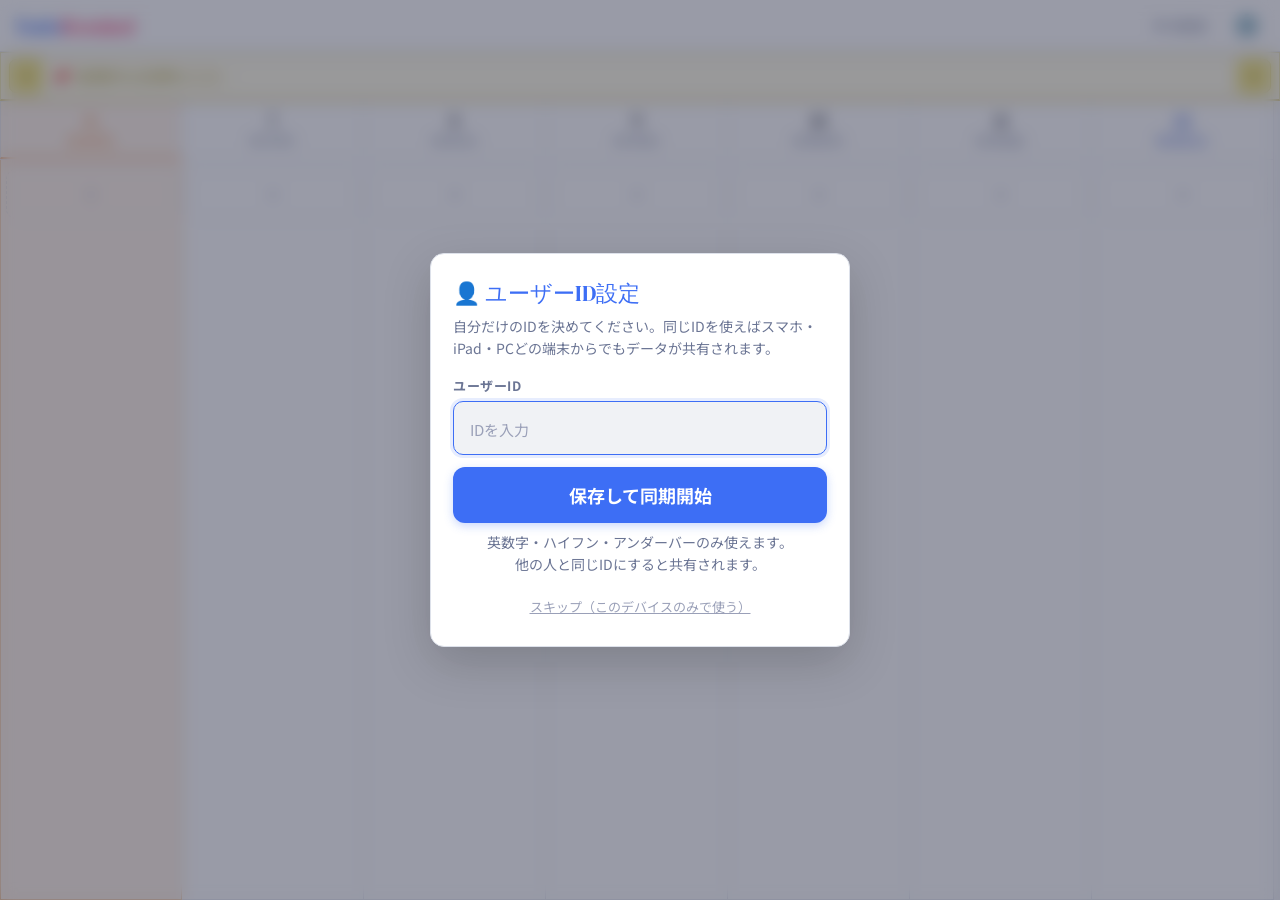
==== commit f07fb6fe: "Update index.html" ====
--- a/index.html
+++ b/index.html
@@ -32,7 +32,13 @@
       <div id="settings-menu">
         <button class="settings-item" id="settings-notif">🔔 通知設定</button>
         <hr class="settings-divider">
+        <button class="settings-item" id="settings-default">🏠 デフォルト設定</button>
+        <hr class="settings-divider">
         <button class="settings-item" id="settings-fav">⭐ お気に入り設定</button>
+        <hr class="settings-divider">
+        <button class="settings-item" id="settings-subject-color">🎨 科目と色</button>
+        <hr class="settings-divider">
+        <button class="settings-item" id="settings-history">📋 バージョン履歴</button>
         <hr class="settings-divider">
         <button class="settings-item" id="settings-cache">🔄 キャッシュをクリアして再読み込み</button>
       </div>
@@ -145,10 +151,6 @@
       <label class="form-label">書式</label>
       <div class="format-section">
         <div class="format-row">
-          <button type="button" class="fmt-btn" id="fmt-bold"
-                  onclick="toggleFmt('bold')" title="太字">
-            <strong>B</strong>
-          </button>
           <button type="button" class="fmt-btn" id="fmt-underline"
                   onclick="toggleFmt('underline')" title="下線">
             <span style="text-decoration:underline;">U</span>
@@ -195,8 +197,8 @@
     </div>
 
     <div class="setup-field">
-      <label>ユーザーID（変更する場合）</label>
-      <input type="text" id="setup-uid" placeholder="例: GIGAJI"
+      <label>ユーザーID</label>
+      <input type="text" id="setup-uid" placeholder="IDを入力"
         autocomplete="off" autocapitalize="off" spellcheck="false" tabindex="1">
     </div>
 
@@ -307,7 +309,6 @@
         <label class="form-label">書式</label>
         <div class="format-section">
           <div class="format-row">
-            <button type="button" class="fmt-btn" id="fav-fmt-bold" onclick="toggleFavFmt('bold')" title="太字"><strong>B</strong></button>
             <button type="button" class="fmt-btn" id="fav-fmt-underline" onclick="toggleFavFmt('underline')" title="下線"><span style="text-decoration:underline;">U</span></button>
             <button type="button" class="fmt-btn" id="fav-fmt-double-underline" onclick="toggleFavFmt('double-underline')" title="二重下線"><span style="text-decoration:underline double;">U</span></button>
           </div>
@@ -346,6 +347,65 @@
   </div>
 </div>
 
+<!-- ── デフォルト設定モーダル ── -->
+<div class="modal-overlay" id="default-modal-overlay">
+  <div class="modal">
+    <div class="modal-title">
+      <span>🏠 デフォルト設定</span>
+      <button class="modal-close" id="default-modal-close">✕</button>
+    </div>
+    <p style="font-size:13px;color:var(--text2);margin-bottom:14px;">追加画面を開いたときの初期値を設定します。</p>
+    <div class="form-group">
+      <label class="event-checkbox-label">
+        <input type="checkbox" id="def-is-event">
+        <span>予定にする（チェックボックスなし）</span>
+      </label>
+    </div>
+    <div class="form-group">
+      <label class="form-label">教科</label>
+      <select class="form-select" id="def-subject" onchange="handleDefSubjectChange(this.value)">
+        <option value="なし" selected>なし</option>
+        <option value="国語">国語</option>
+        <option value="数学">数学</option>
+        <option value="英語">英語</option>
+        <option value="化学">化学</option>
+        <option value="物理">物理</option>
+        <option value="生物">生物</option>
+        <option value="地理">地理</option>
+        <option value="日本史">日本史</option>
+        <option value="世界史">世界史</option>
+        <option value="情報">情報</option>
+        <option value="カスタム">カスタム（自由入力）</option>
+      </select>
+    </div>
+    <div class="form-group" id="def-custom-subject-group" style="display:none;">
+      <label class="form-label">カスタム教科名</label>
+      <input class="form-input" id="def-custom-subject" type="text" placeholder="例: 体育、音楽…">
+    </div>
+    <div class="form-group" id="def-notif-time-group"></div>
+    <div class="modal-actions">
+      <button class="btn-primary" id="default-save-btn">保存する</button>
+      <button class="btn-secondary" id="default-cancel-btn">キャンセル</button>
+    </div>
+  </div>
+</div>
+
+<!-- ── 科目と色モーダル ── -->
+<div class="modal-overlay" id="subject-color-modal-overlay">
+  <div class="modal">
+    <div class="modal-title">
+      <span>🎨 科目と色</span>
+      <button class="modal-close" id="subject-color-modal-close">✕</button>
+    </div>
+    <p style="font-size:13px;color:var(--text2);margin-bottom:14px;">各科目の文字色・背景色を設定します。書式設定のパレットにも追加されます。</p>
+    <div id="subject-color-list"></div>
+    <div class="modal-actions">
+      <button class="btn-primary" id="subject-color-save-btn">保存する</button>
+      <button class="btn-secondary" id="subject-color-cancel-btn">キャンセル</button>
+    </div>
+  </div>
+</div>
+
 <!-- ── TOAST ── -->
 <div id="toast"></div>
 
--- a/style.css
+++ b/style.css
@@ -605,6 +605,38 @@
 .update-entry-changes { font-size: 13px; color: var(--text); line-height: 1.7; }
 .update-entry-changes li { margin-left: 16px; }
 
+/* 日付指定モードの通知行 */
+.notif-time-row .notif-date-input {
+  display: none; font-size: 13px; padding: 8px 6px;
+  min-width: 0;
+}
+.notif-time-row--date {
+  grid-template-columns: 0.75fr 0.75fr 1fr 44px;
+}
+.notif-time-row--date .notif-date-input { display: block; }
+
+/* ── 科目と色リスト ── */
+.subject-color-row {
+  display: grid; grid-template-columns: 80px 1fr 1fr; gap: 8px;
+  align-items: center; margin-bottom: 10px;
+}
+.subject-color-name {
+  font-size: 14px; font-weight: 600; color: var(--text);
+}
+.subject-color-preview {
+  display: inline-block; padding: 3px 10px; border-radius: 6px;
+  font-size: 12px; border: 1px solid var(--border);
+}
+.subject-color-inputs { display: flex; gap: 6px; align-items: center; }
+.subject-color-inputs label { font-size: 12px; color: var(--text2); }
+.subject-color-inputs input[type="color"] {
+  width: 36px; height: 36px; border-radius: 6px; border: 1.5px solid var(--border);
+  cursor: pointer; padding: 2px;
+}
+
+/* ── デフォルト設定 ── */
+/* 既存のモーダルスタイルを流用するため追加CSS不要 */
+
 /* ── テキスト選択禁止 ── */
 #app, .task-item, .col-body, .date-col-header, header {
   -webkit-user-select: none;
